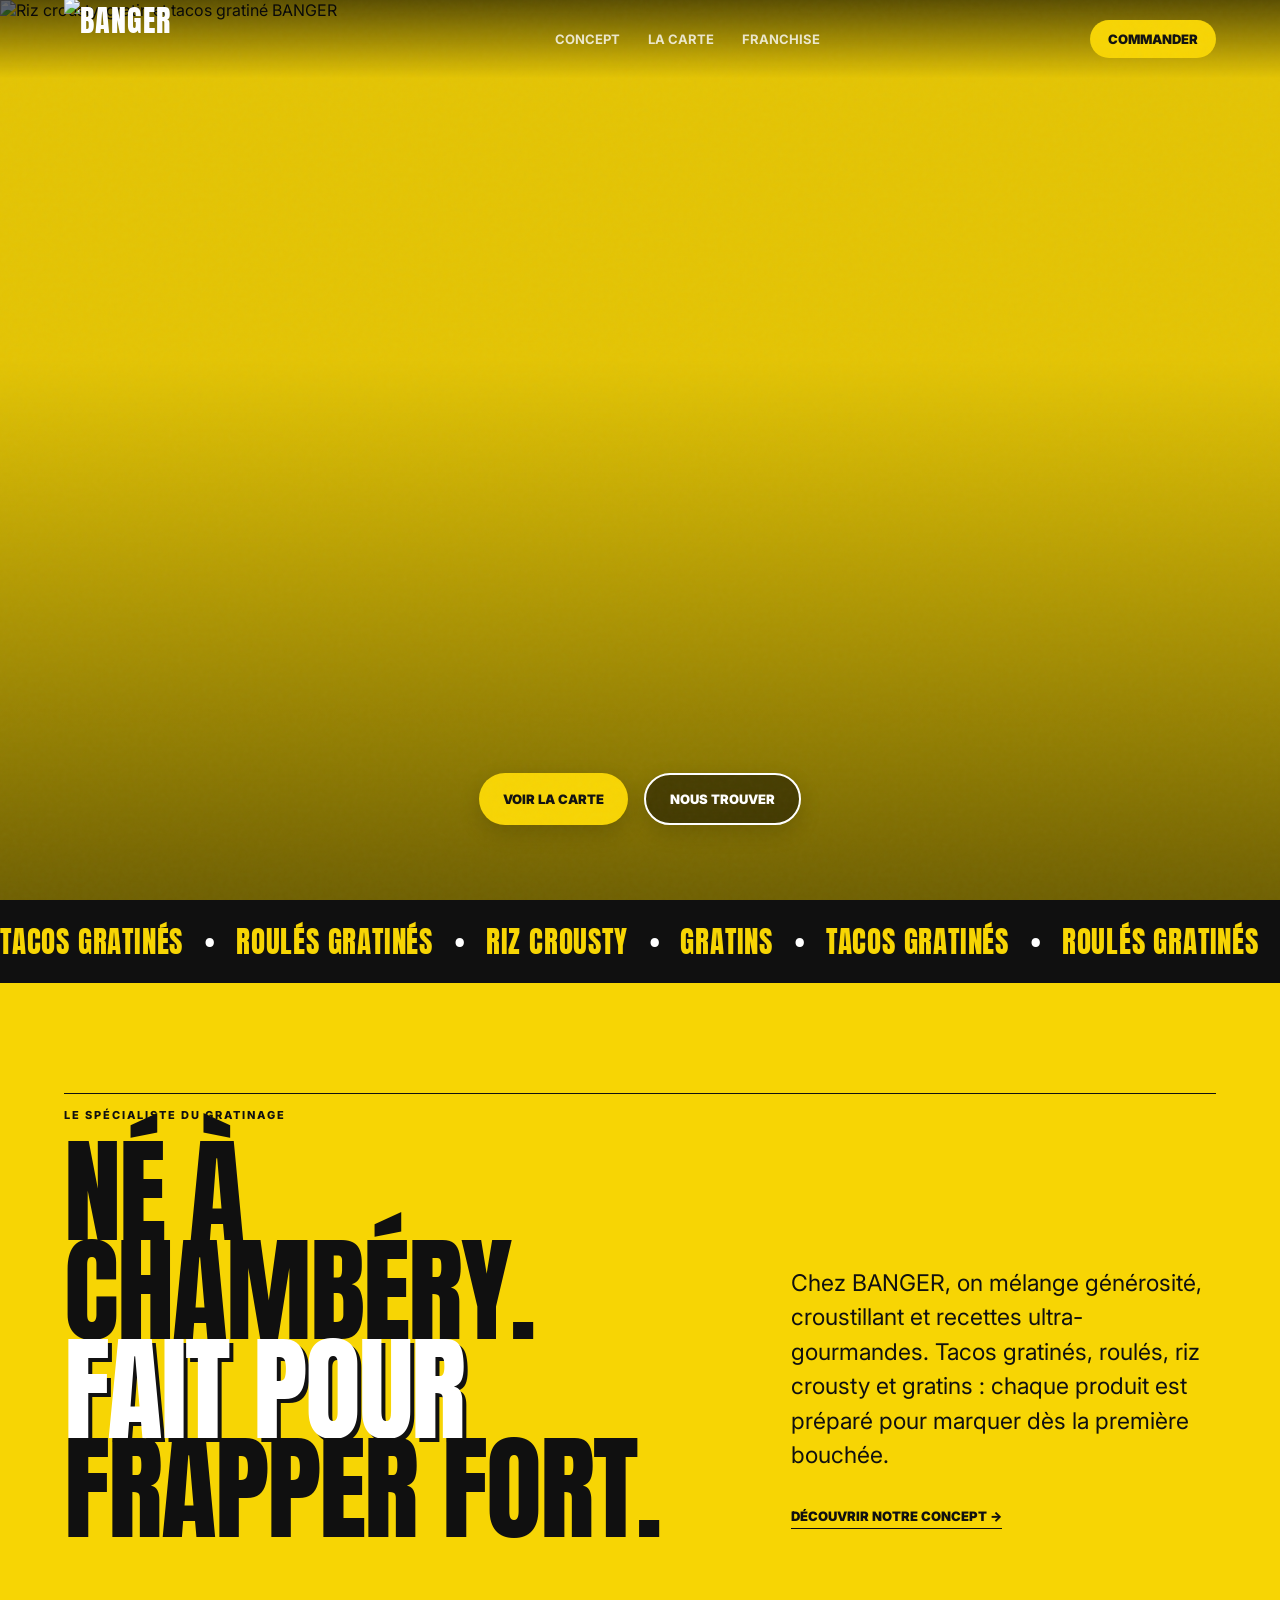
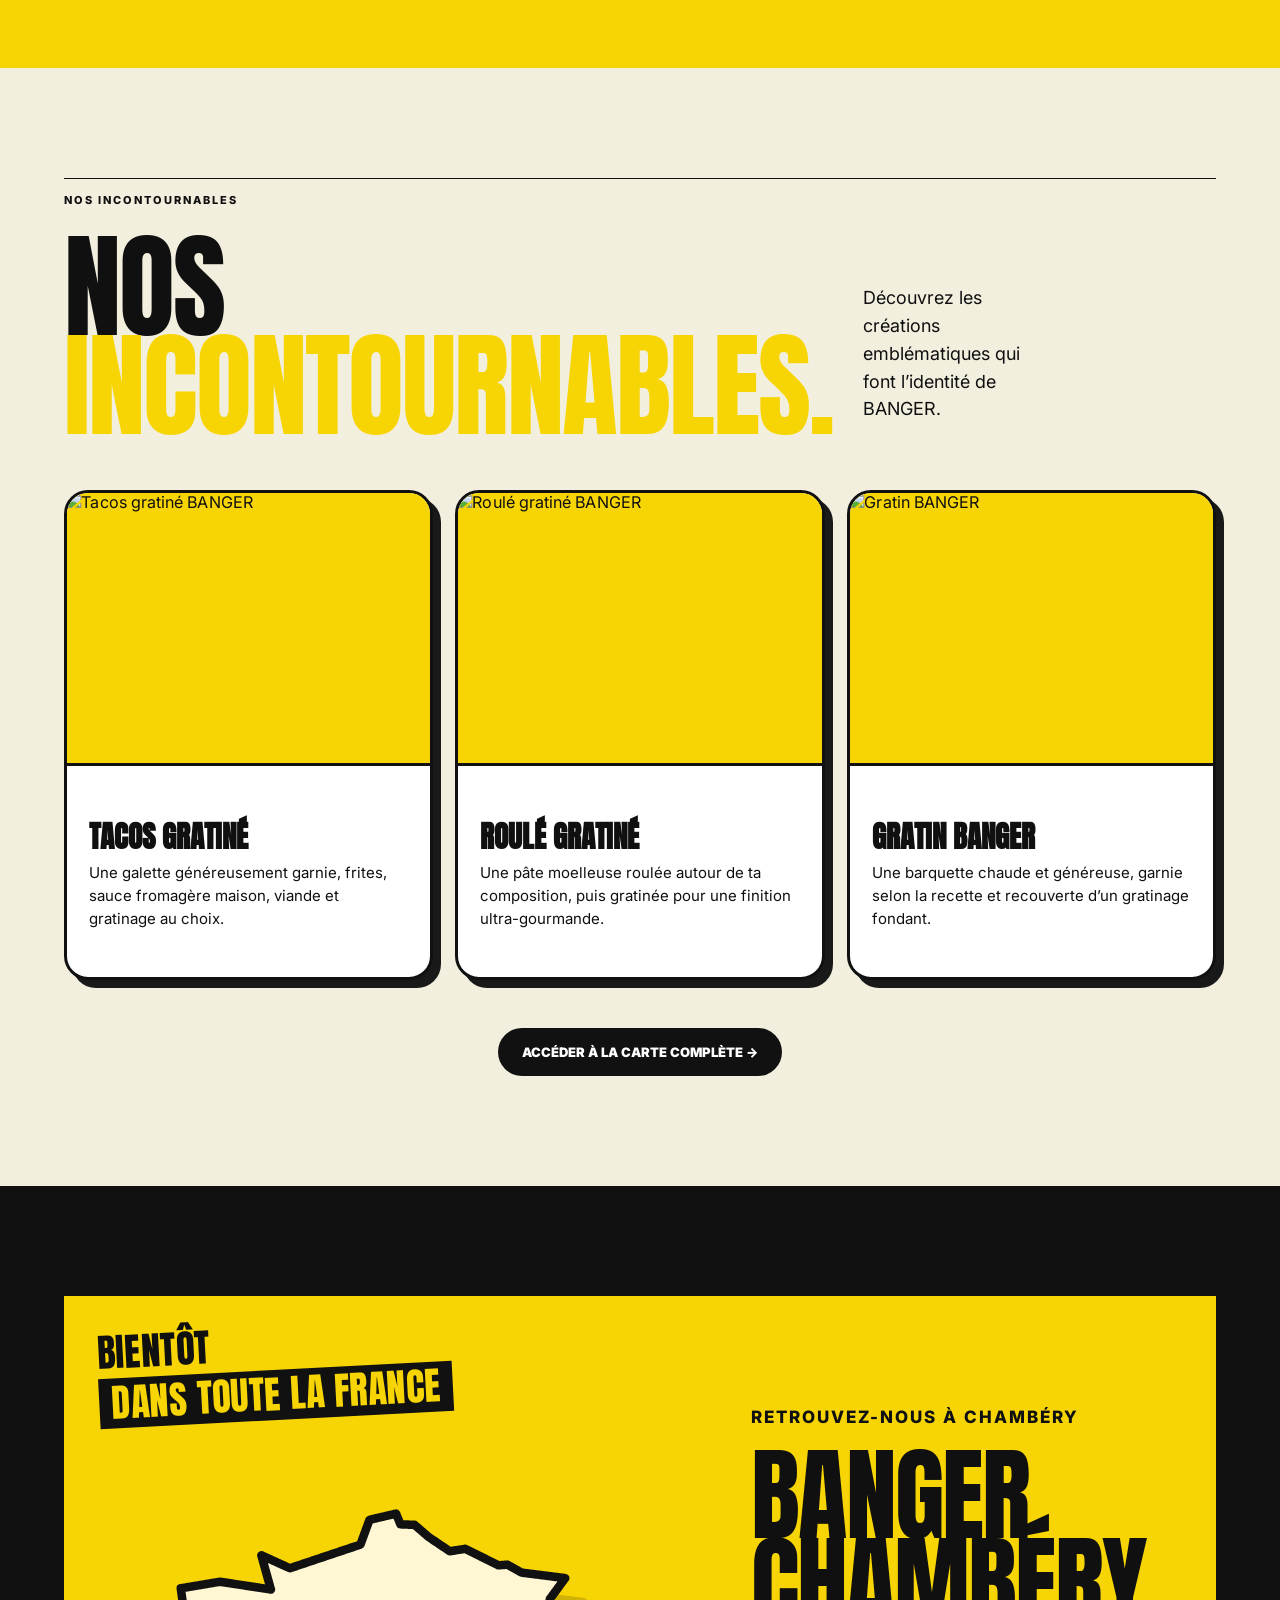
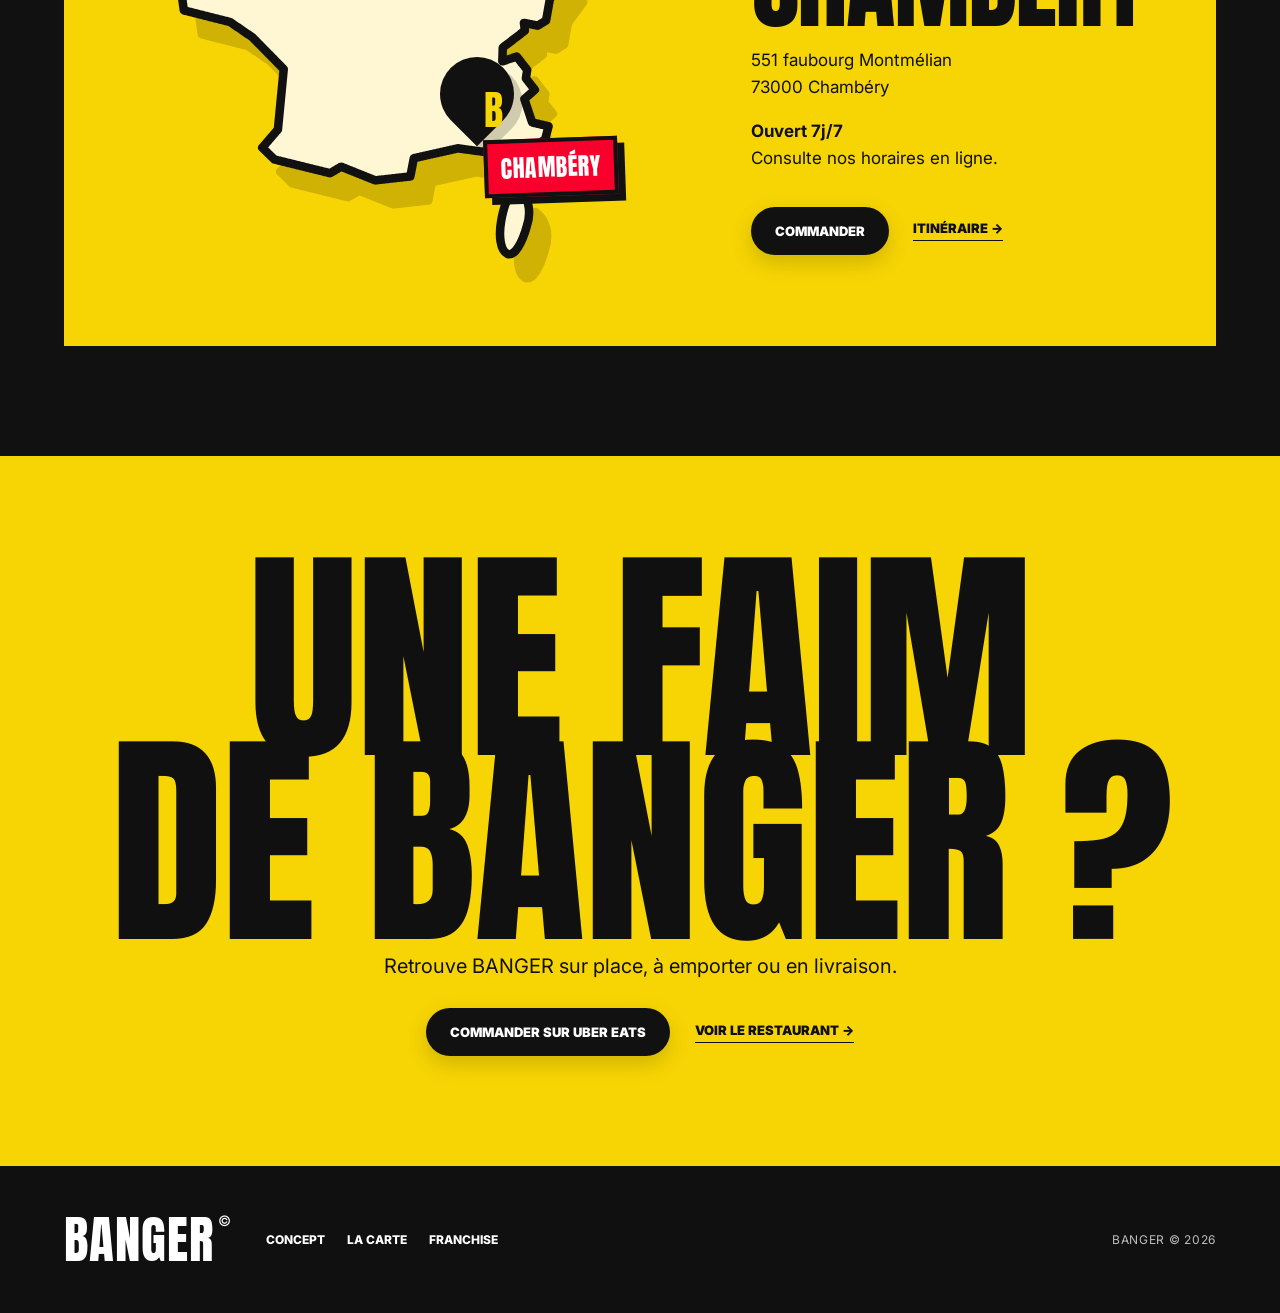
==== index.html @ 06ab51a7 "Add files via upload" ====
<!doctype html>
<html lang="fr">

<!-- Mirrored from https://banger-site-v7-3.vercel.app/ by HTTrack Website Copier/3.x [XR&CO], Sun, 22 Nov 2026 17:21:28 GMT -->
<!-- Added by HTTrack --><meta http-equiv="content-type" content="text/html;charset=utf-8" /><!-- /Added by HTTrack -->
<head>
  <meta charset="utf-8" />
  <meta name="viewport" content="width=device-width, initial-scale=1" />
  <meta name="description" content="BANGER Chambéry — tacos gratinés, roulés, riz crousty et gratins." />
  <title>BANGER — Ça va être Banger</title>
  <link rel="preconnect" href="https://fonts.googleapis.com/">
  <link rel="preconnect" href="https://fonts.gstatic.com/" crossorigin>
  <link href="https://fonts.googleapis.com/css2?family=Anton&amp;family=Inter:wght@400;500;600;700;800;900&amp;display=swap" rel="stylesheet">
  <link rel="stylesheet" href="styles.css" />
</head>
<body>
  <div class="noise" aria-hidden="true"></div>
  <header class="site-header">
    <a class="brand brand-logo" href="index.html" aria-label="Accueil BANGER"><img src="assets/logo-banger.png" alt="BANGER"></a>
    <nav class="desktop-nav" aria-label="Navigation principale">
      <a href="concept">Concept</a>
      <a href="carte">La carte</a>
      <a href="franchise">Franchise</a>
    </nav>
    <a class="pill pill-small" target="_blank" rel="noreferrer" href="https://www.ubereats.com/fr/store/banger/QmKdcxdpXiG3UM4ic0lPdQ">Commander</a>
  </header>

  <main>
    <section class="home-banner" aria-label="Les produits BANGER">
      <img src="assets/hero-banger.png" alt="Riz crousty, gratin et tacos gratiné BANGER">
      <div class="home-banner-shade"></div>
      <div class="home-banner-actions reveal">
        <a class="pill" href="carte">Voir la carte</a>
        <a class="pill pill-outline" href="#restaurant">Nous trouver</a>
      </div>
    </section>

    <div class="brand-marquee" aria-label="Les spécialités BANGER">
      <div class="brand-marquee-track">
        <span>TACOS GRATINÉS</span><b>•</b><span>ROULÉS GRATINÉS</span><b>•</b><span>RIZ CROUSTY</span><b>•</b><span>GRATINS</span><b>•</b>
        <span>TACOS GRATINÉS</span><b>•</b><span>ROULÉS GRATINÉS</span><b>•</b><span>RIZ CROUSTY</span><b>•</b><span>GRATINS</span><b>•</b>
      </div>
    </div>

    <section class="concept section" id="concept">
      <div class="section-label">Le spécialiste du gratinage</div>
      <div class="concept-grid">
        <h2 class="reveal">NÉ À<br>CHAMBÉRY.<br><span>FAIT POUR</span><br>FRAPPER FORT.</h2>
        <div class="concept-copy reveal delay-1">
          <p>Chez BANGER, on mélange générosité, croustillant et recettes ultra-gourmandes. Tacos gratinés, roulés, riz crousty et gratins : chaque produit est préparé pour marquer dès la première bouchée.</p>
          <a class="text-link dark" href="concept">Découvrir notre concept →</a>
        </div>
      </div>
    </section>

    <section class="home-products section" id="incontournables">
      <div class="section-label">Nos incontournables</div>
      <header class="home-products-heading reveal">
        
        <h2>NOS<br><span>INCONTOURNABLES.</span></h2>
        <p>Découvrez les créations emblématiques qui font l’identité de BANGER.</p>
      </header>

      <div class="menu-products-grid home-products-grid">
        <article class="menu-product reveal">
          <div class="menu-product-image"><img src="assets/home-tacos.png" alt="Tacos gratiné BANGER"></div>
          <div class="menu-product-copy"><h3>Tacos gratiné</h3><p>Une galette généreusement garnie, frites, sauce fromagère maison, viande et gratinage au choix.</p></div>
        </article>
        <article class="menu-product reveal">
          <div class="menu-product-image"><img src="assets/home-roule.png" alt="Roulé gratiné BANGER"></div>
          <div class="menu-product-copy"><h3>Roulé gratiné</h3><p>Une pâte moelleuse roulée autour de ta composition, puis gratinée pour une finition ultra-gourmande.</p></div>
        </article>
        <article class="menu-product reveal">
          <div class="menu-product-image"><img src="assets/home-gratin.png" alt="Gratin BANGER"></div>
          <div class="menu-product-copy"><h3>Gratin BANGER</h3><p>Une barquette chaude et généreuse, garnie selon la recette et recouverte d’un gratinage fondant.</p></div>
        </article>
      </div>
      <div class="home-products-cta reveal"><a class="pill pill-black" href="carte">Accéder à la carte complète →</a></div>
    </section>

    <section class="restaurant section" id="restaurant">
      <div class="restaurant-panel reveal">
        <div class="map-art france-map" aria-label="Carte de France avec BANGER situé à Chambéry">
          <div class="france-availability">BIENTÔT<br><strong>DANS TOUTE LA FRANCE</strong></div>
          <svg class="france-shape" viewBox="0 0 520 560" role="img" aria-labelledby="france-map-title france-map-desc">
            <title id="france-map-title">Implantation BANGER en France</title>
            <desc id="france-map-desc">Carte stylisée de la France avec un repère B sur Chambéry.</desc>
            <path class="france-main" d="M 417.2 183.6 L 433.9 192.9 L 485.0 199.4 L 467.1 223.7 L 462.6 249.0 L 452.8 255.0 L 436.7 251.8 L 437.8 260.8 L 411.9 280.7 L 411.4 296.8 L 428.3 291.2 L 440.5 306.8 L 439.0 316.8 L 449.5 330.1 L 437.2 340.9 L 446.3 368.3 L 465.5 372.8 L 461.5 388.2 L 429.3 408.2 L 359.4 398.6 L 307.8 410.2 L 303.7 431.5 L 262.6 436.1 L 222.7 420.1 L 209.8 427.7 L 144.5 411.6 L 130.4 397.8 L 148.7 376.6 L 155.5 305.9 L 118.9 268.7 L 92.8 250.8 L 38.6 237.1 L 35.0 211.3 L 81.0 203.6 L 140.5 212.7 L 129.3 172.6 L 162.7 187.8 L 245.3 160.1 L 255.9 131.1 L 287.0 123.9 L 292.1 136.4 L 308.6 137.0 L 325.1 151.2 L 349.8 167.9 L 368.0 165.1 L 406.9 184.4 L 417.2 183.6 Z"/>
            <path class="france-corsica" d="M429 445 C442 454 446 472 440 490 C435 508 426 526 417 522 C409 518 407 501 410 484 C413 466 418 451 429 445 Z"/>
          </svg>
          <div class="chambery-marker" aria-hidden="true"><span>B</span></div>
          <div class="chambery-label">CHAMBÉRY</div>
        </div>
        <div class="restaurant-info">
          <p class="eyebrow dark">Retrouvez-nous à Chambéry</p>
          <h2>BANGER<br>CHAMBÉRY</h2>
          <p>551 faubourg Montmélian<br>73000 Chambéry</p>
          <p><b>Ouvert 7j/7</b><br>Consulte nos horaires en ligne.</p>
          <div class="restaurant-actions">
            <a class="pill pill-black" target="_blank" rel="noreferrer" href="https://www.ubereats.com/fr/store/banger/QmKdcxdpXiG3UM4ic0lPdQ">Commander</a>
            <a class="text-link dark" target="_blank" rel="noreferrer" href="https://maps.google.com/?q=551+faubourg+Montmelian+73000+Chambery">Itinéraire →</a>
          </div>
        </div>
      </div>
    </section>

    <section class="order section" id="commander">
      <h2>UNE FAIM<br>DE BANGER ?</h2>
      <p>Retrouve BANGER sur place, à emporter ou en livraison.</p>
      <div>
        <a class="pill pill-black" target="_blank" rel="noreferrer" href="https://www.ubereats.com/fr/store/banger/QmKdcxdpXiG3UM4ic0lPdQ">Commander sur Uber Eats</a>
        <a class="text-link dark" href="#restaurant">Voir le restaurant →</a>
      </div>
    </section>
  </main>

  <footer class="site-footer"><a class="footer-wordmark" href="index.html" aria-label="Accueil BANGER">BANGER<span>©</span></a><div><a href="concept">Concept</a><a href="carte">La carte</a><a href="franchise">Franchise</a></div><small>BANGER © 2026</small></footer>
  <script src="script.js"></script>
</body>

<!-- Mirrored from https://banger-site-v7-3.vercel.app/ by HTTrack Website Copier/3.x [XR&CO], Sun, 22 Nov 2026 17:21:33 GMT -->
</html>
---- styles.css ----
:root{--yellow:#f7d504;--black:#101010;--cream:#f3efdf;--red:#f8002b;--white:#fff;--pad:clamp(22px,5vw,80px)}
*{box-sizing:border-box}html{scroll-behavior:smooth}body{margin:0;background:var(--cream);color:var(--black);font-family:Inter,Arial,sans-serif;overflow-x:hidden}a{color:inherit;text-decoration:none}.noise{position:fixed;inset:0;pointer-events:none;opacity:.07;z-index:30;background-image:url("data:image/svg+xml,%3Csvg viewBox='0 0 200 200' xmlns='http://www.w3.org/2000/svg'%3E%3Cfilter id='n'%3E%3CfeTurbulence type='fractalNoise' baseFrequency='.9' numOctaves='3' stitchTiles='stitch'/%3E%3C/filter%3E%3Crect width='100%25' height='100%25' filter='url(%23n)' opacity='.5'/%3E%3C/svg%3E")}.site-header{position:fixed;z-index:20;top:0;left:0;right:0;height:78px;padding:0 var(--pad);display:flex;align-items:center;justify-content:space-between;color:white;background:linear-gradient(#0009,transparent)}.brand{font-family:Anton,sans-serif;font-size:30px;letter-spacing:1px}.brand span{font:700 10px Inter;vertical-align:top}.desktop-nav{display:flex;gap:28px;font-size:13px;font-weight:700;text-transform:uppercase}.desktop-nav a{opacity:.8}.desktop-nav a:hover{opacity:1}.pill{display:inline-flex;align-items:center;justify-content:center;background:var(--yellow);color:var(--black);padding:16px 24px;border-radius:100px;text-transform:uppercase;font-weight:900;font-size:13px;transition:.25s transform}.pill:hover{transform:translateY(-3px)}.pill-small{padding:11px 18px}.hero{min-height:100vh;background:var(--black);color:white;position:relative;display:grid;grid-template-columns:1.1fr .9fr;align-items:center;padding:110px var(--pad) 70px;overflow:hidden}.hero-rings{position:absolute;width:70vw;height:70vw;border:2px solid #ffffff18;border-radius:50%;right:-20vw;top:-22vw;box-shadow:0 0 0 8vw #ffffff08,0 0 0 16vw #ffffff05}.eyebrow{text-transform:uppercase;letter-spacing:2px;font-size:11px;font-weight:800}.hero h1,.section h2{font-family:Anton,sans-serif;font-weight:400;line-height:.86;margin:20px 0;font-size:clamp(70px,11vw,170px);letter-spacing:-2px}.hero h1 span,.section h2 span{color:var(--yellow)}.hero-text{max-width:520px;font-size:clamp(16px,2vw,22px);line-height:1.4}.hero-actions,.restaurant-actions{display:flex;align-items:center;gap:24px;margin-top:34px}.text-link{font-size:13px;text-transform:uppercase;font-weight:900;border-bottom:1px solid currentColor;padding-bottom:4px}.hero-product{height:min(66vw,720px);position:relative;display:grid;place-items:center;transform:rotate(-8deg)}.product-glow{position:absolute;width:70%;height:70%;border-radius:50%;background:var(--yellow);filter:blur(80px);opacity:.28}.taco-shell{position:relative;width:min(42vw,540px);height:min(26vw,340px);border-radius:50% 50% 18% 18%;background:linear-gradient(150deg,#f2c866,#c98b23);box-shadow:inset -30px -40px 60px #7b421e55,0 35px 80px #000;overflow:hidden;border:7px solid #e5ad42}.taco-shell:before{content:"";position:absolute;left:7%;right:7%;top:9%;height:35%;background:radial-gradient(circle at 20% 60%,#7c3f1e 0 8%,transparent 9%),radial-gradient(circle at 40% 40%,#ec3f2c 0 8%,transparent 9%),radial-gradient(circle at 65% 50%,#6b9d36 0 8%,transparent 9%),radial-gradient(circle at 82% 30%,#f6efc8 0 9%,transparent 10%),linear-gradient(#ffe36d,#d98626);border-radius:50%;box-shadow:0 12px 20px #0005}.taco-shell span{position:absolute;width:45%;height:10px;background:#9c652e44;transform:rotate(-18deg);left:30%;top:55%;border-radius:50%}.taco-shell span:nth-child(2){top:66%;left:10%}.taco-shell span:nth-child(3){top:75%;left:42%}.taco-shell span:nth-child(4){top:43%;left:50%}.badge{position:absolute;right:4%;bottom:12%;background:var(--red);width:115px;height:115px;border-radius:50%;display:grid;place-content:center;text-align:center;font-weight:800;transform:rotate(12deg);border:3px dashed white}.ticker{position:absolute;bottom:0;left:0;right:0;background:var(--yellow);color:var(--black);font-family:Anton;font-size:24px;white-space:nowrap;overflow:hidden;padding:10px 0;transform:rotate(-1deg) scale(1.02)}.ticker div{display:inline-block;animation:marquee 25s linear infinite}@keyframes marquee{to{transform:translateX(-50%)}}.section{padding:110px var(--pad)}.section-label{text-transform:uppercase;font-weight:800;font-size:11px;letter-spacing:2px;border-top:1px solid #111;padding-top:14px}.section-label.light{border-color:#fff6;color:white}.concept{background:var(--yellow)}.concept-grid{display:grid;grid-template-columns:1.2fr .8fr;gap:7vw;align-items:end}.concept h2{font-size:clamp(60px,9vw,130px)}.concept h2 span{color:white;text-shadow:4px 4px 0 #111}.concept-copy{font-size:clamp(17px,2vw,23px);line-height:1.5;padding-bottom:28px}.dark{color:var(--black)}.photo-strip{display:grid;grid-template-columns:repeat(4,1fr);gap:14px;margin-top:70px}.food-card{height:360px;position:relative;overflow:hidden;padding:20px;font-family:Anton;font-size:38px}.card-yellow{background:#ffd814}.card-black{background:#111;color:white}.card-red{background:var(--red);color:white}.card-cream{background:#f6f0d8}.mini-food{position:absolute;left:12%;right:12%;bottom:8%;height:58%;filter:drop-shadow(0 30px 22px #0005)}.taco-mini{background:#d99732;border-radius:50% 50% 16% 16%;transform:rotate(-9deg)}.bowl-mini{background:radial-gradient(circle at 30% 30%,#f7cf45 0 8%,transparent 9%),radial-gradient(circle at 60% 44%,#b65b25 0 10%,transparent 11%),radial-gradient(circle at 50% 50%,#f1b928,#d77820 70%);border-radius:50% 50% 25% 25%;border:12px solid #ddd}.burger-mini{background:linear-gradient(#f1b83e 0 25%,#74a52d 26% 32%,#612313 33% 53%,#f5c72d 54% 61%,#5a2415 62% 75%,#d9962f 76%);border-radius:45% 45% 20% 20%}.roll-mini{background:linear-gradient(150deg,#efc66a,#a76c26);border-radius:20px;transform:rotate(8deg)}.compo{background:#111;color:white}.compo-head{display:flex;justify-content:space-between;align-items:end}.compo-head h2{font-size:clamp(72px,10vw,145px)}.compo-head p{max-width:300px;font-size:18px}.steps{display:grid;grid-template-columns:repeat(4,1fr);border-top:1px solid #ffffff33;margin:50px 0 30px}.step{padding:22px 20px;border-right:1px solid #ffffff22;cursor:pointer;opacity:.45;transition:.25s}.step.active,.step:hover{opacity:1;background:#ffffff0b}.step b{color:var(--yellow)}.step h3{font-family:Anton;font-size:30px;margin:30px 0 4px}.step p{font-size:13px;line-height:1.4}.compo-stage{min-height:540px;background:var(--yellow);color:#111;display:grid;grid-template-columns:.8fr 1.2fr;align-items:center;padding:40px 6vw;overflow:hidden}.stage-copy span{font-size:12px;font-weight:800;letter-spacing:2px}.stage-copy h3{font-family:Anton;font-size:clamp(64px,8vw,120px);line-height:.9;margin:30px 0 15px}.stage-visual{height:100%;position:relative;display:grid;place-items:center}.orbit{width:420px;height:420px;border:2px dashed #1118;border-radius:50%;position:absolute;animation:spin 20s linear infinite}@keyframes spin{to{transform:rotate(360deg)}}.stack-food{width:min(42vw,480px);height:330px;position:relative;filter:drop-shadow(0 40px 35px #0005)}.stack-food i{position:absolute;left:12%;right:12%;height:70px;border-radius:50%;background:#d88e28}.stack-food i:nth-child(1){top:20%;background:#e6b04f}.stack-food i:nth-child(2){top:38%;left:8%;right:8%;background:#5f2517}.stack-food i:nth-child(3){top:52%;left:10%;right:10%;background:#f4d441}.stack-food i:nth-child(4){top:66%;background:#d79935}.menu{background:var(--cream)}.menu-title{display:grid;grid-template-columns:.35fr .65fr;align-items:start}.menu-title h2{font-size:clamp(68px,9vw,135px)}.featured{background:var(--yellow);display:grid;grid-template-columns:1.1fr .9fr;min-height:600px}.featured-visual{position:relative;display:grid;place-items:center;overflow:hidden}.featured-copy{padding:70px;align-self:center}.featured-copy h3{font-family:Anton;font-size:70px;margin:20px 0}.featured-copy>p{font-size:18px;line-height:1.55}.pill-black{background:#111;color:white}.bowl-big{width:min(42vw,520px);height:310px;background:linear-gradient(145deg,#eee,#aaa);border-radius:50% 50% 22% 22%;border:12px solid #ddd;position:relative;overflow:hidden;box-shadow:0 40px 50px #0005}.bowl-big:before{content:"";position:absolute;inset:4% 5% 28%;border-radius:50%;background:radial-gradient(circle at 20% 40%,#fff0a0 0 3%,transparent 4%),radial-gradient(circle at 70% 60%,#d05c21 0 8%,transparent 9%),radial-gradient(circle at 48% 28%,#7a381c 0 9%,transparent 10%),radial-gradient(circle at 35% 65%,#f0c540 0 4%,transparent 5%),#e4b331}.bowl-big i{position:absolute;width:24%;height:17%;background:#a84b1f;border-radius:40%;top:20%;left:15%;transform:rotate(20deg)}.bowl-big i:nth-child(2){left:42%;top:30%;transform:rotate(-12deg)}.bowl-big i:nth-child(3){left:65%;top:18%}.stamp{position:absolute;right:10%;top:12%;font-family:Anton;font-size:25px;border:3px solid #111;border-radius:50%;width:115px;height:115px;display:grid;place-content:center;text-align:center;transform:rotate(12deg)}.menu-cards{display:grid;grid-template-columns:repeat(3,1fr);margin-top:20px}.menu-cards article{padding:35px;border:1px solid #1112;min-height:270px;position:relative}.menu-cards h3{font-family:Anton;font-size:38px}.menu-cards b{position:absolute;right:30px;bottom:25px;font-size:30px}.signatures{background:var(--red);color:white}.signatures>h2{font-size:clamp(72px,10vw,145px)}.signature-list article{display:flex;justify-content:space-between;align-items:center;border-top:1px solid #ffffff55;padding:30px 0}.signature-list h3{font-family:Anton;font-size:clamp(40px,5vw,72px);margin:7px 0}.signature-list p{max-width:650px}.signature-list strong{border:2px solid white;border-radius:50%;width:150px;height:150px;display:grid;place-content:center;transform:rotate(-8deg);font-size:14px}.restaurant{background:#111}.restaurant-panel{background:var(--yellow);display:grid;grid-template-columns:1.1fr .9fr;min-height:650px}.map-art{position:relative;display:grid;place-content:center;background:repeating-linear-gradient(35deg,#111 0 2px,transparent 2px 35px),repeating-linear-gradient(125deg,#111 0 2px,transparent 2px 45px);overflow:hidden}.map-art:after{content:"";position:absolute;inset:0;background:var(--yellow);opacity:.75}.pin{z-index:1;background:#111;color:var(--yellow);width:95px;height:95px;border-radius:50% 50% 50% 0;transform:rotate(-45deg);display:grid;place-content:center;font-family:Anton;font-size:50px}.pin::first-letter{transform:rotate(45deg)}.map-art span{z-index:1;font-family:Anton;font-size:50px;margin-top:30px}.restaurant-info{padding:70px;align-self:center}.restaurant-info h2{font-size:clamp(70px,8vw,115px)}.restaurant-info p{font-size:17px;line-height:1.6}.franchise{text-align:center;background:#111;color:white}.franchise h2{font-size:clamp(85px,13vw,190px)}.franchise>p{max-width:700px;margin:20px auto 35px;font-size:18px;line-height:1.5}.order{text-align:center;background:var(--yellow)}.order h2{font-family:Anton;font-size:clamp(110px,18vw,270px);margin:0;line-height:.8}.order p{font-size:20px}.order>div{display:flex;justify-content:center;align-items:center;gap:25px;margin-top:30px}footer{background:#111;color:white;padding:45px var(--pad);display:flex;justify-content:space-between;align-items:center}footer div{display:flex;gap:20px;font-size:13px}.reveal{opacity:0;transform:translateY(30px);transition:.8s ease}.reveal.visible{opacity:1;transform:none}.delay-1{transition-delay:.15s}
@media(max-width:900px){.desktop-nav{display:none}.hero{grid-template-columns:1fr;padding-top:130px}.hero-product{height:430px}.taco-shell{width:82vw;height:50vw}.hero h1{font-size:25vw}.concept-grid,.featured,.restaurant-panel,.compo-stage{grid-template-columns:1fr}.photo-strip{grid-template-columns:1fr 1fr}.food-card{height:300px}.compo-head{display:block}.steps{grid-template-columns:1fr 1fr}.featured-copy{padding:45px 28px}.bowl-big{width:75vw}.menu-title{grid-template-columns:1fr}.menu-cards{grid-template-columns:1fr}.signature-list strong{display:none}.map-art{min-height:380px}.restaurant-info{padding:45px 28px}.order>div,footer{flex-direction:column}.hero-product{order:-1;margin-top:20px}.site-header{height:66px}.badge{width:85px;height:85px;font-size:12px}}
@media(max-width:560px){.section{padding:80px 20px}.site-header{padding:0 18px}.photo-strip,.steps{grid-template-columns:1fr}.food-card{height:250px}.compo-stage{padding:35px 20px}.orbit{width:270px;height:270px}.stack-food{width:80vw}.featured{min-height:auto}.featured-visual{min-height:420px}.signature-list article{align-items:flex-start}.restaurant-actions{align-items:flex-start;flex-direction:column}.hero-actions{align-items:flex-start;flex-direction:column}.hero{padding-left:20px;padding-right:20px}}
.menu-source{margin:30px 0 18px;display:flex;justify-content:space-between;gap:20px;padding:18px 0;border-top:1px solid #111;border-bottom:1px solid #111;font-size:12px;font-weight:900;letter-spacing:1px}.menu-source a{text-decoration:underline}.menu-grid{display:grid;grid-template-columns:repeat(4,1fr);margin-top:22px}.menu-grid article{min-height:280px;padding:28px;border:1px solid #1112;display:flex;flex-direction:column}.menu-grid article>span{font-weight:900;color:var(--red)}.menu-grid h3{font-family:Anton;font-size:36px;margin:25px 0 10px}.menu-grid p{line-height:1.5;flex:1}.menu-grid strong{font-size:13px;text-transform:uppercase}.price-note{font-size:11px;opacity:.65;margin-top:18px}.franchise{text-align:left}.franchise-intro{text-align:center;max-width:1100px;margin:0 auto}.franchise-intro h2{font-size:clamp(85px,13vw,190px)}.franchise-intro>p:last-child{max-width:760px;margin:20px auto 55px;font-size:18px;line-height:1.6}.franchise-benefits{display:grid;grid-template-columns:repeat(4,1fr);border-top:1px solid #ffffff44;border-bottom:1px solid #ffffff44}.franchise-benefits article{padding:35px 25px;border-right:1px solid #ffffff33;min-height:270px}.franchise-benefits article:last-child{border-right:0}.franchise-benefits b{color:var(--yellow)}.franchise-benefits h3,.franchise-process h3{font-family:Anton;font-size:34px}.franchise-benefits p{line-height:1.55;opacity:.8}.franchise-process{padding:70px 0;display:grid;grid-template-columns:1.2fr repeat(3,1fr);gap:28px;align-items:start}.franchise-process>h3{font-size:55px;margin:0}.franchise-process>div{display:flex;gap:14px}.franchise-process span{background:var(--yellow);color:#111;border-radius:50%;width:38px;height:38px;display:grid;place-content:center;font-weight:900;flex:0 0 auto}.franchise-process p{margin:0;line-height:1.55}.franchise-form{background:var(--yellow);color:#111;display:grid;grid-template-columns:.8fr 1.2fr;gap:60px;padding:clamp(35px,6vw,80px)}.form-heading h3{font-family:Anton;font-size:clamp(55px,7vw,100px);line-height:.9;margin:25px 0}.form-heading>p:last-child{line-height:1.6}.form-fields{display:grid;grid-template-columns:1fr 1fr;gap:20px}.form-fields label{font-size:12px;font-weight:900;text-transform:uppercase;letter-spacing:.5px}.form-fields input,.form-fields select,.form-fields textarea{width:100%;margin-top:8px;border:0;border-bottom:2px solid #111;background:#fff;padding:15px;font:inherit;outline:none}.form-fields textarea{resize:vertical}.form-fields .full{grid-column:1/-1}.consent{display:flex;align-items:center;gap:10px;text-transform:none!important;font-weight:600!important}.consent input{width:auto;margin:0}.form-fields button{border:0;cursor:pointer}.form-status{margin:0;font-weight:800}.form-status.success{color:#156b36}
@media(max-width:1000px){.menu-grid,.franchise-benefits{grid-template-columns:1fr 1fr}.franchise-process{grid-template-columns:1fr}.franchise-form{grid-template-columns:1fr}}
@media(max-width:560px){.menu-grid,.franchise-benefits,.form-fields{grid-template-columns:1fr}.menu-source{flex-direction:column}.franchise-benefits article{border-right:0;border-bottom:1px solid #ffffff33}.form-fields .full{grid-column:auto}.franchise-form{padding:35px 20px}.franchise-process>h3{font-size:42px}}

/* Multi-page menu */
.inner-page{padding-top:76px}.page-hero{padding:clamp(90px,12vw,170px) var(--pad);min-height:72vh;display:flex;flex-direction:column;justify-content:flex-end}.page-hero.yellow{background:var(--yellow)}.page-hero.cream{background:var(--cream)}.page-hero h1{font-family:Anton;font-size:clamp(72px,12vw,180px);line-height:.82;margin:25px 0}.page-hero h1 span{color:var(--red)}.page-hero>p:last-child{max-width:720px;font-size:20px;line-height:1.55}.story-grid{background:#111;color:#fff;display:grid;grid-template-columns:repeat(3,1fr)}.story-grid article{padding:55px 35px;border-right:1px solid #ffffff33}.story-grid span{color:var(--yellow);font-weight:900}.story-grid h2{font-family:Anton;font-size:58px}.story-grid p{line-height:1.6;opacity:.8}.category-grid{background:var(--cream);display:grid;grid-template-columns:1fr 1fr;gap:20px}.category-card{background:#fff;border:2px solid #111;display:grid;grid-template-columns:.9fr 1.1fr;min-height:360px;overflow:hidden;transition:.25s}.category-card:hover{transform:translateY(-6px);box-shadow:12px 12px 0 #111}.category-art{background:var(--card-bg);display:grid;place-items:center;position:relative;overflow:hidden}.category-art:before,.category-art:after{content:"";position:absolute;border-radius:50%;background:#fff4;width:260px;height:260px}.category-art:before{left:-90px;top:-90px}.category-art:after{right:-110px;bottom:-110px;background:#1112}.category-art span{font-family:Anton;font-size:58px;transform:rotate(-10deg);z-index:1}.category-card>div:last-child{padding:38px;display:flex;flex-direction:column;justify-content:center}.category-card small{font-weight:900;text-transform:uppercase;letter-spacing:1px}.category-card h2{font-family:Anton;font-size:50px;margin:12px 0}.category-card p{line-height:1.5}.category-card b{margin-top:auto;text-transform:uppercase;font-size:13px}.category-hero{min-height:64vh;background:var(--hero-bg);padding:120px var(--pad) 70px;display:flex;flex-direction:column;justify-content:flex-end;position:relative;overflow:hidden}.category-hero:after{content:"BANGER";position:absolute;right:-2vw;top:5vw;font-family:Anton;font-size:20vw;opacity:.06}.category-hero>a{position:absolute;top:120px;font-weight:900}.category-hero>p{font-weight:900;letter-spacing:3px}.category-hero h1{font-family:Anton;font-size:clamp(82px,14vw,210px);line-height:.85;margin:20px 0;max-width:1200px}.category-hero>span{font-size:20px;max-width:700px;line-height:1.5}.products-list{background:var(--cream);display:grid;gap:26px}.product-card{background:#fff;border:2px solid #111;display:grid;grid-template-columns:1fr 1fr;min-height:470px}.product-card:nth-child(even){direction:rtl}.product-card:nth-child(even)>*{direction:ltr}.product-image{background:var(--yellow);overflow:hidden}.product-image img{width:100%;height:100%;object-fit:cover;display:block;transition:.4s}.product-card:hover img{transform:scale(1.035)}.product-info{padding:clamp(35px,6vw,80px);display:flex;flex-direction:column;justify-content:center}.product-info small{font-weight:900;color:var(--red)}.product-info h2{font-family:Anton;font-size:clamp(54px,7vw,100px);line-height:.9;margin:20px 0}.product-info p{font-size:18px;line-height:1.6;max-width:630px}.product-info>div{display:flex;justify-content:space-between;gap:20px;border-top:2px solid #111;padding-top:20px;margin-top:28px}.product-info strong{font-size:22px}.product-info a{font-weight:900;text-transform:uppercase}.inner-page .franchise{min-height:auto}
@media(max-width:900px){.category-grid,.story-grid{grid-template-columns:1fr}.category-card{grid-template-columns:1fr}.category-art{min-height:240px}.product-card,.product-card:nth-child(even){grid-template-columns:1fr;direction:ltr}.product-image{min-height:330px}.category-hero>a{top:90px}.story-grid article{border-right:0;border-bottom:1px solid #ffffff33}}
@media(max-width:560px){.category-grid{padding-left:20px;padding-right:20px}.category-card h2{font-size:40px}.category-art span{font-size:46px}.product-info{padding:35px 22px}.product-info>div{flex-direction:column}.page-hero{padding-left:20px;padding-right:20px}.category-hero{padding-left:20px;padding-right:20px}}

/* Single-page showcase menu */
.menu-page-hero{min-height:68vh}.menu-anchor-nav{position:sticky;top:76px;z-index:20;display:grid;grid-template-columns:repeat(8,minmax(92px,1fr));gap:12px;overflow-x:auto;padding:18px var(--pad);background:#111;border-bottom:1px solid #ffffff22;scrollbar-width:none}.menu-anchor-nav::-webkit-scrollbar{display:none}.menu-anchor-nav a{min-width:92px;color:#fff;border:1px solid #ffffff35;border-radius:16px;padding:12px 8px 10px;display:flex;flex-direction:column;align-items:center;justify-content:center;gap:8px;font-size:10px;font-weight:900;letter-spacing:.5px;text-align:center;text-transform:uppercase;transition:.2s}.menu-anchor-nav a:hover{background:var(--yellow);color:#111;border-color:var(--yellow);transform:translateY(-3px)}.menu-icon{width:48px;height:48px;display:grid;place-items:center;border-radius:50%;background:#fff;color:#111;font-size:26px;line-height:1;box-shadow:0 0 0 3px #ffffff18}.menu-anchor-nav a:hover .menu-icon{background:#111;color:#fff}.menu-category{background:var(--cream);scroll-margin-top:190px}.menu-category:nth-of-type(even){background:#f7d504}.menu-category-heading{display:grid;grid-template-columns:1.2fr .8fr;align-items:end;gap:30px;border-bottom:3px solid #111;padding-bottom:28px;margin-bottom:34px}.menu-category-heading .eyebrow{grid-column:1/-1;margin:0}.menu-category-heading h2{font-family:Anton;font-size:clamp(62px,9vw,132px);line-height:.82;margin:0}.menu-category-heading>p:last-child{font-size:17px;line-height:1.55;max-width:520px;margin:0}.menu-products-grid{display:grid;grid-template-columns:repeat(3,minmax(0,1fr));gap:22px}.menu-product{background:#fff;border:2px solid #111;overflow:hidden;display:grid;grid-template-rows:clamp(230px,24vw,390px) auto;min-width:0}.menu-product-image{background:#111;overflow:hidden}.menu-product-image img{width:100%;height:100%;display:block;object-fit:cover;transition:transform .45s ease}.menu-product:hover .menu-product-image img{transform:scale(1.035)}.menu-product-copy{padding:24px 24px 30px}.menu-product-copy h3{font-family:Anton;font-size:clamp(34px,3vw,54px);line-height:.95;margin:0 0 14px}.menu-product-copy p{font-size:15px;line-height:1.6;margin:0;max-width:620px}.menu-category:nth-of-type(even) .menu-product{box-shadow:8px 8px 0 #111}.single-menu-page .order{border-top:3px solid #111}
@media(max-width:1100px){.menu-anchor-nav{grid-template-columns:repeat(8,110px)}.menu-products-grid{grid-template-columns:repeat(2,minmax(0,1fr))}.menu-product{grid-template-rows:minmax(260px,38vw) auto}}
@media(max-width:800px){.menu-anchor-nav{top:66px;grid-template-columns:repeat(8,96px);padding-left:18px;padding-right:18px}.menu-category-heading{grid-template-columns:1fr}.menu-category-heading .eyebrow{grid-column:auto}.menu-category{scroll-margin-top:175px}.menu-products-grid{grid-template-columns:1fr}.menu-product{grid-template-rows:minmax(260px,75vw) auto}}
@media(max-width:560px){.menu-product-copy{padding:24px 22px 28px}.menu-category{scroll-margin-top:165px}.menu-icon{width:44px;height:44px;font-size:23px}.menu-anchor-nav a{font-size:9px}}


/* Accueil épuré — bannière fournie par BANGER */
.home-banner{position:relative;min-height:100vh;background:#f7d504;overflow:hidden;display:flex;align-items:flex-end;justify-content:center}
.home-banner>img{position:absolute;inset:0;width:100%;height:100%;object-fit:cover;object-position:center}
.home-banner-shade{position:absolute;inset:0;background:linear-gradient(to bottom,rgba(0,0,0,.08) 40%,rgba(0,0,0,.55) 100%)}
.home-banner-actions{position:relative;z-index:2;display:flex;gap:16px;padding:0 24px 75px}
.pill-outline{background:rgba(0,0,0,.48);color:#fff;border:2px solid #fff;backdrop-filter:blur(8px)}
.home-products{background:var(--cream)}
.home-products-heading{display:grid;grid-template-columns:.28fr .52fr .2fr;gap:30px;align-items:end;margin:30px 0 55px}
.home-products-heading h2{font-size:clamp(68px,9vw,135px);margin:0}
.home-products-heading>p:last-child{font-size:18px;line-height:1.55;margin:0 0 12px}
.home-products-grid{margin-top:0}
.home-products-cta{display:flex;justify-content:center;margin-top:48px}
@media(max-width:900px){
  .home-banner{min-height:78vh}
  .home-banner>img{object-position:center center}
  .home-products-heading{grid-template-columns:1fr}
  .home-products-heading>p:last-child{max-width:560px}
}
@media(max-width:560px){
  .home-banner{min-height:68vh;margin-top:0}
  .home-banner-actions{width:100%;flex-direction:column;padding:0 20px 34px}
  .home-banner-actions .pill{width:100%}
}

/* Carte de France — bloc restaurant */
.france-map{background:var(--yellow);isolation:isolate;min-height:650px;place-content:initial}
.france-map:after{display:none}
.france-shape{position:absolute;left:50%;top:54%;width:min(72%,470px);height:auto;transform:translate(-50%,-50%);overflow:visible;z-index:1;filter:drop-shadow(18px 24px 0 rgba(0,0,0,.16))}
.france-main,.france-corsica{fill:#fff7d4;stroke:#111;stroke-width:10;stroke-linejoin:round}
.france-main{stroke-dasharray:1 0}
.france-availability{position:absolute;left:34px;top:32px;z-index:4;font-family:Anton,sans-serif;font-size:clamp(25px,3vw,46px);line-height:.88;letter-spacing:.5px;transform:rotate(-3deg)}
.france-availability strong{display:inline-block;background:#111;color:var(--yellow);padding:8px 12px;margin-top:8px;font-weight:400}
.chambery-marker{position:absolute;left:67%;top:67%;z-index:5;width:74px;height:74px;border-radius:50% 50% 50% 0;background:#111;transform:translate(-50%,-100%) rotate(-45deg);display:grid;place-items:center;box-shadow:0 12px 0 rgba(0,0,0,.18);animation:markerPulse 2.2s ease-in-out infinite}
.chambery-marker span{font-family:Anton,sans-serif;font-size:40px;color:var(--yellow);transform:rotate(45deg)}
.chambery-label{position:absolute;left:68%;top:68%;z-index:5;background:var(--red);color:white;border:4px solid #111;padding:7px 13px;font-family:Anton,sans-serif;font-size:24px;letter-spacing:.5px;transform:rotate(-2deg);box-shadow:7px 7px 0 #111}
@keyframes markerPulse{0%,100%{scale:1}50%{scale:1.08}}
@media(max-width:900px){.france-map{min-height:520px}.france-shape{width:min(78%,390px);top:58%}.france-availability{left:22px;top:24px}.chambery-marker{left:68%;top:71%;width:62px;height:62px}.chambery-marker span{font-size:34px}.chambery-label{left:65%;top:72%;font-size:19px}}
@media(max-width:520px){.france-map{min-height:450px}.france-shape{width:82%;top:61%}.france-availability{font-size:27px}.chambery-marker{left:69%;top:73%;width:54px;height:54px}.chambery-marker span{font-size:29px}.chambery-label{left:56%;top:75%;font-size:17px;padding:5px 9px}}

/* Carte BANGER — grille produit type catalogue */
.menu-anchor-clean {
  display:grid;
  grid-template-columns:repeat(4,minmax(0,1fr));
  gap:14px;
  padding:28px clamp(18px,5vw,74px);
  background:#f7d504;
  border-top:4px solid #111;
  border-bottom:4px solid #111;
}
.menu-anchor-clean a {
  min-height:112px;
  display:flex;
  flex-direction:column;
  align-items:center;
  justify-content:center;
  gap:8px;
  background:#fff7df;
  color:#111;
  border:3px solid #111;
  border-radius:22px;
  text-decoration:none;
  font-family:'Anton',sans-serif;
  text-transform:uppercase;
  letter-spacing:.4px;
  box-shadow:6px 6px 0 #111;
  transition:transform .22s ease,box-shadow .22s ease,background .22s ease;
}
.menu-anchor-clean a:hover { transform:translate(-2px,-4px); box-shadow:9px 10px 0 #111; background:#fff; }
.menu-anchor-clean .menu-icon { font-size:34px; line-height:1; }
.menu-products-three { grid-template-columns:repeat(3,minmax(0,1fr)) !important; gap:26px !important; }
.menu-product {
  overflow:hidden;
  border-radius:24px;
  border:3px solid #111;
  background:#fff;
  box-shadow:8px 8px 0 rgba(17,17,17,.96);
  transition:transform .28s ease,box-shadow .28s ease;
}
.menu-product:hover { transform:translateY(-8px); box-shadow:12px 15px 0 rgba(17,17,17,.96); }
.menu-product-image {
  aspect-ratio:4/3;
  overflow:hidden;
  background:#f7d504;
  border-bottom:3px solid #111;
}
.menu-product-image img {
  width:100%; height:100%; object-fit:cover; display:block;
  transform:scale(1.01) rotate(0deg);
  transition:transform .55s cubic-bezier(.2,.8,.2,1),filter .35s ease;
}
.menu-product:hover .menu-product-image img { transform:scale(1.09) rotate(-1deg); filter:saturate(1.08) contrast(1.03); }
.menu-product-copy { padding:22px 22px 25px; min-height:176px; }
.menu-product-copy h3 { margin:0 0 10px; font-family:'Anton',sans-serif; font-size:clamp(28px,2.3vw,40px); line-height:.95; text-transform:uppercase; }
.menu-product-copy p { margin:0; font-size:15px; line-height:1.55; }
.menu-category { scroll-margin-top:92px; }
.menu-category:nth-of-type(even) { background:#fff7df; }
@media (max-width:980px){
  .menu-anchor-clean{grid-template-columns:repeat(2,minmax(0,1fr));}
  .menu-products-three{grid-template-columns:repeat(2,minmax(0,1fr)) !important;}
}
@media (max-width:620px){
  .menu-anchor-clean{grid-template-columns:repeat(2,minmax(0,1fr));gap:10px;padding:18px 14px;}
  .menu-anchor-clean a{min-height:94px;font-size:13px;box-shadow:4px 4px 0 #111;border-radius:16px;}
  .menu-anchor-clean .menu-icon{font-size:27px;}
  .menu-products-three{grid-template-columns:1fr !important;gap:22px !important;}
  .menu-product-copy{min-height:auto;}
}

/* Refonte carte — navigation type Chamas + cartes plus compactes */
.single-menu-page .menu-anchor-clean{
  position:sticky;
  top:76px;
  z-index:19;
  display:flex;
  align-items:center;
  justify-content:center;
  gap:8px;
  overflow-x:auto;
  padding:14px clamp(18px,4vw,56px);
  background:#fff;
  border-top:1px solid rgba(17,17,17,.12);
  border-bottom:1px solid rgba(17,17,17,.16);
  box-shadow:0 8px 24px rgba(0,0,0,.06);
  scrollbar-width:none;
}
.single-menu-page .menu-anchor-clean::-webkit-scrollbar{display:none}
.single-menu-page .menu-anchor-clean a{
  flex:0 0 auto;
  min-width:auto;
  min-height:auto;
  padding:10px 15px;
  border:0;
  border-radius:999px;
  background:transparent;
  box-shadow:none;
  color:#111;
  font-family:Inter,Arial,sans-serif;
  font-size:12px;
  font-weight:800;
  letter-spacing:.25px;
  line-height:1;
  white-space:nowrap;
  text-transform:uppercase;
  transition:background .2s ease,color .2s ease,transform .2s ease;
}
.single-menu-page .menu-anchor-clean a:hover,
.single-menu-page .menu-anchor-clean a.is-active{
  background:var(--yellow);
  color:#111;
  box-shadow:none;
  transform:none;
}
.single-menu-page .menu-category{
  padding-top:82px;
  padding-bottom:82px;
  scroll-margin-top:142px;
}
.single-menu-page .menu-category:nth-of-type(even){background:#fff7df}
.single-menu-page .menu-category-heading{
  display:block;
  max-width:900px;
  margin:0 auto 38px;
  padding:0 0 22px;
  text-align:center;
  border-bottom:2px solid #111;
}
.single-menu-page .menu-category-heading .eyebrow{margin:0 0 12px}
.single-menu-page .menu-category-heading h2{
  margin:0 0 14px;
  font-size:clamp(48px,6vw,82px);
  line-height:.92;
}
.single-menu-page .menu-category-heading>p:last-child{
  max-width:620px;
  margin:0 auto;
  font-size:15px;
  line-height:1.55;
}
.single-menu-page .menu-products-three{
  grid-template-columns:repeat(4,minmax(0,1fr)) !important;
  gap:20px !important;
}
.single-menu-page .menu-product{
  display:block;
  border:1px solid rgba(17,17,17,.22);
  border-radius:18px;
  box-shadow:none;
  background:#fff;
  transition:transform .25s ease,box-shadow .25s ease,border-color .25s ease;
}
.single-menu-page .menu-product:hover{
  transform:translateY(-6px);
  border-color:#111;
  box-shadow:0 16px 34px rgba(0,0,0,.12);
}
.single-menu-page .menu-product-image{
  aspect-ratio:1/1;
  border-bottom:1px solid rgba(17,17,17,.16);
  background:#f7d504;
}
.single-menu-page .menu-product-image img{
  object-fit:cover;
  transform:scale(1);
  transition:transform .42s cubic-bezier(.2,.8,.2,1),filter .3s ease;
}
.single-menu-page .menu-product:hover .menu-product-image img{
  transform:scale(1.055);
  filter:saturate(1.05) contrast(1.02);
}
.single-menu-page .menu-product-copy{
  min-height:154px;
  padding:18px 18px 20px;
}
.single-menu-page .menu-product-copy h3{
  margin:0 0 9px;
  font-size:clamp(24px,2vw,32px);
  line-height:1;
}
.single-menu-page .menu-product-copy p{
  font-size:13px;
  line-height:1.48;
}
@media(max-width:1180px){
  .single-menu-page .menu-products-three{grid-template-columns:repeat(3,minmax(0,1fr)) !important}
}
@media(max-width:860px){
  .single-menu-page .menu-anchor-clean{top:66px;justify-content:flex-start;padding-left:16px;padding-right:16px}
  .single-menu-page .menu-products-three{grid-template-columns:repeat(2,minmax(0,1fr)) !important}
  .single-menu-page .menu-category{scroll-margin-top:130px}
}
@media(max-width:560px){
  .single-menu-page .menu-anchor-clean{gap:5px;padding-top:10px;padding-bottom:10px}
  .single-menu-page .menu-anchor-clean a{font-size:10px;padding:9px 12px}
  .single-menu-page .menu-category{padding-top:64px;padding-bottom:64px}
  .single-menu-page .menu-products-three{grid-template-columns:repeat(2,minmax(0,1fr)) !important;gap:12px !important}
  .single-menu-page .menu-product{border-radius:14px}
  .single-menu-page .menu-product-copy{min-height:142px;padding:14px 13px 16px}
  .single-menu-page .menu-product-copy h3{font-size:22px}
  .single-menu-page .menu-product-copy p{font-size:12px;line-height:1.42}
}
@media(max-width:390px){
  .single-menu-page .menu-products-three{grid-template-columns:1fr !important}
  .single-menu-page .menu-product-copy{min-height:auto}
}


/* Logo officiel dans le menu principal */
.site-header .brand-logo{display:flex;align-items:center;width:170px;height:66px;overflow:visible;text-decoration:none}
.site-header .brand-logo img{display:block;width:100%;height:100%;object-fit:contain;object-position:left center;filter:none}
@media(max-width:760px){.site-header .brand-logo{width:128px;height:56px}}
@media(max-width:460px){.site-header .brand-logo{width:108px;height:48px}}


/* Finitions premium globales */
.site-header{transition:background .3s ease,box-shadow .3s ease,color .3s ease,backdrop-filter .3s ease}
.site-header.is-scrolled{background:rgba(16,16,16,.94);box-shadow:0 10px 30px rgba(0,0,0,.16);backdrop-filter:blur(12px)}
.site-header .brand-logo{width:220px;height:82px;flex:0 0 auto}
.site-header .brand-logo img{width:100%;height:100%;object-fit:contain;object-position:left center}
.desktop-nav a{position:relative}
.desktop-nav a:after{content:"";position:absolute;left:0;right:100%;bottom:-7px;height:2px;background:var(--yellow);transition:right .25s ease}
.desktop-nav a:hover:after{right:0}
.home-banner-actions .pill,.restaurant-actions .pill,.order .pill{box-shadow:0 8px 22px rgba(0,0,0,.16)}
.home-banner-actions .pill:hover,.restaurant-actions .pill:hover,.order .pill:hover{transform:translateY(-4px) scale(1.02)}
.brand-marquee{overflow:hidden;background:var(--black);color:var(--yellow);border-top:3px solid var(--black);border-bottom:3px solid var(--black)}
.brand-marquee-track{display:flex;width:max-content;align-items:center;gap:22px;padding:16px 0;font-family:Anton,sans-serif;font-size:clamp(22px,2.3vw,38px);letter-spacing:.8px;white-space:nowrap;animation:bangerMarquee 26s linear infinite}
.brand-marquee-track b{color:white;font-size:.8em}
@keyframes bangerMarquee{to{transform:translateX(-50%)}}
.site-footer{background:var(--black);color:white;padding:48px var(--pad);display:grid;grid-template-columns:auto 1fr auto;gap:18px 34px;align-items:center}
.footer-wordmark{font-family:Anton,sans-serif;font-size:clamp(34px,4vw,58px);letter-spacing:1px;line-height:1}
.footer-wordmark span{font-family:Inter,sans-serif;font-size:.28em;vertical-align:top;margin-left:4px}
.site-footer p,.site-footer small{margin:0;opacity:.72;font-size:12px;text-transform:uppercase;letter-spacing:.7px}
.site-footer div{display:flex;gap:22px;font-size:12px;font-weight:800;text-transform:uppercase}
.site-footer div a:hover{color:var(--yellow)}
@media(max-width:760px){.site-header .brand-logo{width:168px;height:68px}.desktop-nav{display:none}.site-footer{grid-template-columns:1fr;align-items:start}.site-footer div{flex-wrap:wrap}.brand-marquee-track{padding:13px 0;gap:16px;animation-duration:20s}}
@media(max-width:460px){.site-header .brand-logo{width:142px;height:60px}.site-header{padding-left:14px;padding-right:14px}.pill-small{padding:10px 13px;font-size:11px}}

/* Page Concept — histoire BANGER */
.concept-page{background:#fff;color:#111}
.concept-hero{min-height:88vh;padding:150px var(--pad) 72px;background:var(--yellow);display:grid;grid-template-columns:.9fr 1.1fr;gap:54px;align-items:center;overflow:hidden}
.concept-hero-copy h1{font-family:Anton,sans-serif;font-size:clamp(68px,9vw,148px);line-height:.84;margin:14px 0 28px;letter-spacing:-1px}
.concept-hero-copy h1 span{color:#fff;-webkit-text-stroke:3px #111;text-shadow:8px 8px 0 #111}
.concept-hero-copy>p:last-child{max-width:610px;font-size:clamp(17px,1.5vw,22px);line-height:1.55;font-weight:600}
.concept-hero-products{position:relative;min-height:540px}
.concept-hero-products img{position:absolute;width:min(55%,430px);filter:drop-shadow(0 28px 28px rgba(0,0,0,.25));transition:transform .4s ease}
.concept-hero-products img:nth-child(1){left:0;top:75px;transform:rotate(-8deg)}
.concept-hero-products img:nth-child(2){right:0;top:10px;transform:rotate(7deg)}
.concept-hero-products img:nth-child(3){left:27%;bottom:0;transform:rotate(2deg)}
.concept-hero-products:hover img:nth-child(1){transform:translateY(-8px) rotate(-8deg)}
.concept-hero-products:hover img:nth-child(2){transform:translateY(-12px) rotate(7deg)}
.concept-hero-products:hover img:nth-child(3){transform:translateY(-10px) rotate(2deg)}
.concept-manifesto{background:#111;color:#fff}
.manifesto-grid{display:grid;grid-template-columns:1fr 1fr;gap:70px;align-items:end}
.manifesto-grid h2{font-size:clamp(56px,7vw,112px);line-height:.9;margin:0}
.manifesto-grid h2 span{color:var(--yellow)}
.manifesto-copy{font-size:clamp(17px,1.4vw,21px);line-height:1.7;max-width:660px}
.manifesto-copy p+p{margin-top:26px}
.history{background:#f7d504}
.history-heading{text-align:center;max-width:900px;margin:0 auto 80px}
.history-heading h2{font-size:clamp(64px,8vw,130px);line-height:.9;margin:12px 0 22px}
.history-heading>p:last-child{font-size:18px;font-weight:600}
.timeline{position:relative;max-width:1180px;margin:0 auto}
.timeline:before{content:"";position:absolute;top:0;bottom:0;left:50%;width:4px;background:#111;transform:translateX(-50%)}
.timeline-item{display:grid;grid-template-columns:1fr 80px 1fr;align-items:center;min-height:430px;margin-bottom:54px}
.timeline-dot{width:24px;height:24px;border-radius:50%;background:#111;border:7px solid var(--yellow);box-shadow:0 0 0 4px #111;justify-self:center;z-index:2}
.timeline-copy{padding:38px;background:#fff;border:3px solid #111;border-radius:24px;box-shadow:12px 12px 0 #111}
.timeline-copy h3{font-family:Anton,sans-serif;font-size:clamp(40px,4vw,66px);line-height:.95;margin:8px 0 18px}
.timeline-copy p{font-size:15px;line-height:1.7;margin:0}
.timeline-date{font-size:13px;font-weight:900;letter-spacing:1.3px;color:#8a6e00}
.timeline-visual{height:360px;border:3px solid #111;border-radius:24px;overflow:hidden;background:#111;box-shadow:12px 12px 0 rgba(17,17,17,.22)}
.timeline-visual img{width:100%;height:100%;object-fit:cover}
.timeline-visual-graphic{display:flex;flex-direction:column;justify-content:center;align-items:center;background:#111;color:var(--yellow);text-align:center}
.timeline-visual-graphic span{font-family:Anton,sans-serif;font-size:clamp(90px,10vw,150px);line-height:.8}
.timeline-visual-graphic strong{font-family:Anton,sans-serif;font-size:36px;color:#fff;margin-top:30px}
.timeline-products{display:grid;grid-template-columns:1fr 1fr;background:#fff;padding:24px;gap:12px}
.timeline-products img{object-fit:contain;background:var(--yellow);border-radius:16px}
.timeline-products-four{grid-template-columns:1fr 1fr}
.timeline-photo img{object-position:center}
.timeline-france{position:relative;background:#111;display:flex;align-items:center;justify-content:center;padding:28px}
.timeline-france svg{height:100%;width:100%}
.timeline-france path{fill:var(--yellow);stroke:#fff;stroke-width:5}
.timeline-pin{position:absolute;right:25%;bottom:27%;width:54px;height:54px;border-radius:50%;display:grid;place-items:center;background:#fff;color:#111;font-family:Anton,sans-serif;font-size:30px;border:5px solid #111;box-shadow:0 0 0 8px rgba(247,213,4,.45)}
.next-chapter{padding:110px var(--pad);text-align:center;background:#fff}
.next-chapter h2{font-size:clamp(70px,10vw,160px);line-height:.82;margin:18px 0 26px}
.next-chapter>p:not(.eyebrow){font-size:24px;font-weight:800;margin-bottom:32px}
@media(max-width:900px){
  .concept-hero{grid-template-columns:1fr;padding-top:120px}.concept-hero-products{min-height:470px}.manifesto-grid{grid-template-columns:1fr;gap:40px}
  .timeline:before{left:24px}.timeline-item{grid-template-columns:48px 1fr;gap:20px;margin-bottom:60px}.timeline-dot{grid-column:1;grid-row:1;align-self:start;margin-top:42px}.timeline-copy{grid-column:2;grid-row:1}.timeline-visual{grid-column:2;grid-row:2;height:320px;margin-top:20px}.timeline-right .timeline-copy{grid-column:2}.timeline-right .timeline-dot{grid-column:1}.timeline-right .timeline-visual{grid-column:2}
}
@media(max-width:560px){
  .concept-hero{padding-left:18px;padding-right:18px}.concept-hero-copy h1 span{-webkit-text-stroke:2px #111;text-shadow:5px 5px 0 #111}.concept-hero-products{min-height:340px}.concept-hero-products img{width:58%}.concept-hero-products img:nth-child(1){top:55px}.concept-hero-products img:nth-child(2){top:0}.concept-hero-products img:nth-child(3){left:23%}.timeline-copy{padding:24px;border-radius:18px;box-shadow:7px 7px 0 #111}.timeline-visual{height:250px;border-radius:18px;box-shadow:7px 7px 0 rgba(17,17,17,.22)}.timeline-item{grid-template-columns:34px 1fr;gap:10px}.timeline:before{left:17px}.timeline-dot{width:18px;height:18px;border-width:5px}.next-chapter{padding-left:18px;padding-right:18px}
}


/* Page Franchise V2 */
.franchise-page{background:#f6f0dc}
.franchise-page .site-header{background:linear-gradient(#000b,transparent)}
.franchise-hero{position:relative;min-height:100vh;display:flex;align-items:flex-end;padding:150px var(--pad) 90px;color:#fff;overflow:hidden}
.franchise-hero-photo,.franchise-closing>img{position:absolute;inset:0;width:100%;height:100%;object-fit:cover}
.franchise-hero-overlay,.franchise-closing-overlay{position:absolute;inset:0;background:linear-gradient(90deg,rgba(0,0,0,.9) 0%,rgba(0,0,0,.62) 50%,rgba(0,0,0,.18) 100%),linear-gradient(0deg,rgba(0,0,0,.6),transparent 55%)}
.franchise-hero-content{position:relative;z-index:1;max-width:850px}
.franchise-hero h1{font-family:Anton,sans-serif;font-size:clamp(84px,12vw,185px);line-height:.82;margin:16px 0 30px;letter-spacing:-2px}
.franchise-hero h1 span,.franchise-section-heading h2 span,.franchise-story h2 span,.franchise-france h2 span,.application-intro h2 span,.franchise-closing h2 span{color:var(--yellow)}
.franchise-hero-content>p:not(.eyebrow){font-size:clamp(18px,2vw,26px);line-height:1.45;max-width:720px;margin-bottom:34px}
.franchise-story{background:var(--yellow)}
.franchise-story-grid{display:grid;grid-template-columns:1fr 1fr;gap:7vw;align-items:end}
.franchise-story h2,.franchise-section-heading h2,.application-intro h2{font-family:Anton,sans-serif;font-size:clamp(62px,8vw,128px);line-height:.86;margin:16px 0 0;letter-spacing:-1px}
.franchise-story h2 span{color:#fff;text-shadow:5px 5px 0 #111}
.franchise-story-copy{font-size:clamp(17px,1.45vw,22px);line-height:1.65}
.franchise-story-copy p{margin:0 0 22px}
.franchise-advantages{display:grid;grid-template-columns:repeat(3,1fr);gap:16px;margin-top:78px}
.franchise-advantages article{background:#fff;border:3px solid #111;padding:32px;min-height:290px;box-shadow:8px 8px 0 #111;transition:.25s transform}
.franchise-advantages article:hover{transform:translate(-4px,-4px)}
.franchise-advantages span{font-size:38px}
.franchise-advantages h3{font-family:Anton,sans-serif;font-size:31px;line-height:1;margin:24px 0 14px}
.franchise-advantages p{font-size:14px;line-height:1.6;margin:0}
.franchise-journey{background:#111;color:#fff}
.franchise-section-heading{max-width:850px;margin-bottom:65px}
.franchise-section-heading h2{color:inherit}
.journey-line{display:grid;grid-template-columns:repeat(6,1fr);position:relative;gap:16px}
.journey-line:before{content:"";position:absolute;left:5%;right:5%;top:38px;height:4px;background:var(--yellow)}
.journey-line article{position:relative;padding-top:85px}
.journey-line i{position:absolute;top:0;left:0;width:76px;height:76px;border-radius:50%;display:grid;place-items:center;background:var(--yellow);color:#111;border:5px solid #111;box-shadow:0 0 0 3px var(--yellow);font-style:normal;font-size:28px;font-weight:900;z-index:1}
.journey-line h3{font-family:Anton,sans-serif;font-size:27px;line-height:1;margin:18px 0 12px}
.journey-line p{font-size:13px;line-height:1.55;color:#ffffffb5;margin:0}
.franchise-numbers{background:#fff}
.numbers-grid{display:grid;grid-template-columns:repeat(4,1fr);border:3px solid #111}
.numbers-grid article{padding:42px 24px;text-align:center;border-right:3px solid #111;background:var(--yellow)}
.numbers-grid article:last-child{border-right:0}
.numbers-grid strong{display:block;font-family:Anton,sans-serif;font-size:clamp(64px,7vw,110px);line-height:1}
.numbers-grid p{font-weight:900;text-transform:uppercase;font-size:12px;letter-spacing:1px;margin:15px 0 0}
.franchise-france{background:var(--yellow);display:grid;grid-template-columns:1fr 1fr;gap:7vw;align-items:center}
.franchise-france-map{position:relative;min-height:600px;display:grid;place-items:center;background:#111;border-radius:30px;overflow:hidden}
.franchise-france-map svg{width:82%;height:82%}
.franchise-france-map path{fill:var(--yellow);stroke:#fff;stroke-width:6;stroke-linejoin:round}
.france-b-pin{position:absolute;right:23%;bottom:27%;width:66px;height:66px;border-radius:50%;display:grid;place-items:center;background:#fff;color:#111;border:6px solid #111;font-family:Anton,sans-serif;font-size:35px;box-shadow:0 0 0 10px rgba(247,213,4,.4);animation:franchisePulse 2s infinite}
.france-city{position:absolute;right:8%;bottom:20%;background:#fff;color:#111;padding:9px 15px;font-weight:900;text-transform:uppercase;font-size:12px;border:3px solid #111}
@keyframes franchisePulse{50%{box-shadow:0 0 0 18px rgba(247,213,4,.12)}}
.franchise-france h2{font-family:Anton,sans-serif;font-size:clamp(64px,8vw,128px);line-height:.85;margin:18px 0 28px}
.franchise-france h2 span{color:#fff;text-shadow:5px 5px 0 #111}
.franchise-france-copy>p:not(.eyebrow){font-size:20px;line-height:1.6;max-width:620px;margin-bottom:30px}
.franchise-faq{background:#f6f0dc}
.faq-list{max-width:1000px;margin-left:auto}
.faq-list details{border-top:2px solid #111;padding:24px 0}
.faq-list details:last-child{border-bottom:2px solid #111}
.faq-list summary{font-family:Anton,sans-serif;font-size:clamp(25px,3vw,40px);cursor:pointer;list-style:none;display:flex;justify-content:space-between;gap:20px}
.faq-list summary:after{content:"+";color:#111}
.faq-list details[open] summary:after{content:"–"}
.faq-list details p{max-width:800px;font-size:16px;line-height:1.65;margin:18px 0 0}
.franchise-application{background:#111;color:#fff;display:grid;grid-template-columns:.75fr 1.25fr;gap:6vw;align-items:start}
.application-intro{position:sticky;top:120px}
.application-intro>p:not(.eyebrow){font-size:18px;line-height:1.6;max-width:500px}
.franchise-form-v2{margin:0;background:var(--yellow);color:#111;padding:44px;border-radius:28px}
.franchise-form-v2 .form-fields{display:grid;grid-template-columns:1fr 1fr;gap:18px}
.franchise-form-v2 label{display:flex;flex-direction:column;gap:8px;font-size:12px;font-weight:900;text-transform:uppercase;letter-spacing:.7px}
.franchise-form-v2 input,.franchise-form-v2 select,.franchise-form-v2 textarea{width:100%;border:2px solid #111;background:#fff;padding:15px 16px;font:inherit;border-radius:10px;color:#111}
.franchise-form-v2 textarea{resize:vertical}
.franchise-form-v2 .full{grid-column:1/-1}
.franchise-form-v2 .consent{flex-direction:row;align-items:flex-start;text-transform:none;letter-spacing:0;font-weight:600;line-height:1.4}
.franchise-form-v2 .consent input{width:auto;margin-top:2px}
.franchise-closing{position:relative;min-height:78vh;color:#fff;display:flex;align-items:center;justify-content:center;text-align:center;padding:100px var(--pad);overflow:hidden}
.franchise-closing-overlay{background:rgba(0,0,0,.72)}
.franchise-closing-copy{position:relative;z-index:1;max-width:1100px}
.franchise-closing-copy>p{font-size:18px;font-weight:800;text-transform:uppercase;letter-spacing:1.5px}
.franchise-closing h2{font-family:Anton,sans-serif;font-size:clamp(66px,9vw,145px);line-height:.86;margin:22px 0 38px}
@media(max-width:1050px){.franchise-advantages{grid-template-columns:repeat(2,1fr)}.journey-line{grid-template-columns:repeat(3,1fr);row-gap:50px}.journey-line:before{display:none}.franchise-application{grid-template-columns:1fr}.application-intro{position:static}.franchise-france{grid-template-columns:1fr}.franchise-france-map{min-height:500px}}
@media(max-width:700px){.franchise-hero{padding-left:18px;padding-right:18px}.franchise-story-grid{grid-template-columns:1fr;gap:36px}.franchise-advantages{grid-template-columns:1fr}.journey-line{grid-template-columns:1fr 1fr}.numbers-grid{grid-template-columns:1fr 1fr}.numbers-grid article:nth-child(2){border-right:0}.numbers-grid article:nth-child(-n+2){border-bottom:3px solid #111}.franchise-france-map{min-height:390px}.franchise-form-v2{padding:24px}.franchise-form-v2 .form-fields{grid-template-columns:1fr}.franchise-form-v2 .full{grid-column:1}.franchise-closing{min-height:70vh}}
@media(max-width:450px){.journey-line{grid-template-columns:1fr}.numbers-grid{grid-template-columns:1fr}.numbers-grid article{border-right:0;border-bottom:3px solid #111!important}.numbers-grid article:last-child{border-bottom:0!important}.franchise-france-map{min-height:320px}.france-b-pin{width:52px;height:52px;font-size:27px;right:20%;bottom:26%}.france-city{right:4%;bottom:15%}}


/* Franchise V3 — équipe et accompagnement */
.franchise-hero-photo{object-position:center 42%}
.franchise-story-copy .franchise-lead{font-size:clamp(22px,2.2vw,34px);line-height:1.25}
.franchise-toolkit{background:#f6f0dc}
.franchise-toolkit .franchise-section-heading h2 span{color:var(--yellow);text-shadow:3px 3px 0 #111}
.toolkit-grid{display:grid;grid-template-columns:repeat(3,1fr);gap:22px}
.toolkit-grid article{background:#111;color:#fff;border:3px solid #111;overflow:hidden;box-shadow:8px 8px 0 var(--yellow);transition:transform .25s ease,box-shadow .25s ease}
.toolkit-grid article:hover{transform:translateY(-7px);box-shadow:12px 14px 0 var(--yellow)}
.toolkit-photo{height:230px;background:var(--yellow);overflow:hidden}
.toolkit-photo img{width:100%;height:100%;object-fit:cover;transition:transform .45s ease}
.toolkit-grid article:hover .toolkit-photo img{transform:scale(1.06)}
.toolkit-grid h3{font-family:Anton,sans-serif;color:var(--yellow);font-size:31px;line-height:1;margin:24px 24px 12px}
.toolkit-grid p{font-size:14px;line-height:1.65;color:#ffffffc2;margin:0;padding:0 24px 28px}
.franchise-closing .closing-subtitle{font-size:clamp(17px,2vw,24px);line-height:1.5;text-transform:none;letter-spacing:0;max-width:850px;margin:0 auto 34px}
@media(max-width:1000px){.toolkit-grid{grid-template-columns:repeat(2,1fr)}}
@media(max-width:650px){.toolkit-grid{grid-template-columns:1fr}.toolkit-photo{height:220px}.franchise-hero-photo{object-position:center center}}

/* Franchise V5 corrections */
.franchise-application{background:var(--yellow);display:block;padding:clamp(48px,7vw,100px) var(--pad)}
.franchise-form-v2{width:100%;max-width:1320px;margin:0 auto;background:transparent;border-radius:0;padding:0;color:#111}
.form-heading-full{max-width:980px;margin-bottom:48px}
.form-heading-full h2{font-family:Anton,sans-serif;font-size:clamp(66px,9vw,138px);line-height:.86;margin:14px 0 24px}
.form-heading-full h2 span{color:#fff;text-shadow:5px 5px 0 #111}
.form-heading-full>p:last-child{max-width:720px;font-size:18px;line-height:1.6}
.franchise-form-v2 .form-fields{grid-template-columns:repeat(2,minmax(0,1fr));gap:22px}
.franchise-form-v2 input,.franchise-form-v2 select,.franchise-form-v2 textarea{min-height:58px;border:3px solid #111;border-radius:0;box-shadow:6px 6px 0 #111}
.franchise-form-v2 textarea{min-height:180px}
.franchise-form-v2 .pill-black{min-height:64px;font-size:16px}
.franchise-france-map svg{width:88%;height:88%;overflow:visible}
.franchise-france-map path{fill:var(--yellow);stroke:#fff;stroke-width:5;stroke-linejoin:round}
.france-map-marker text{font-family:Anton,sans-serif;font-size:24px;fill:#111;pointer-events:none}
.france-marker-halo{fill:rgba(247,213,4,.25);stroke:none;animation:franchiseMapPulse 2s ease-in-out infinite;transform-origin:center}
.france-marker-dot{fill:#fff;stroke:#111;stroke-width:5}
.france-city{position:absolute;right:auto;bottom:auto;transform:translateY(-50%);background:#fff;color:#111;padding:8px 13px;font-weight:900;text-transform:uppercase;font-size:12px;border:3px solid #111}
@keyframes franchiseMapPulse{50%{r:38;opacity:.15}}
@media(max-width:700px){.franchise-form-v2 .form-fields{grid-template-columns:1fr}.form-heading-full{margin-bottom:34px}.franchise-application{padding-left:18px;padding-right:18px}.france-city{font-size:10px;padding:6px 9px}}

/* Carte hero photo */
.menu-photo-hero{position:relative;isolation:isolate;background:#111 url("assets/carte-hero.jpg") center 43%/cover no-repeat;color:#fff;overflow:hidden}
.menu-photo-hero:before{content:"";position:absolute;inset:0;background:linear-gradient(90deg,rgba(0,0,0,.78) 0%,rgba(0,0,0,.52) 48%,rgba(0,0,0,.28) 100%);z-index:-1}
.menu-photo-hero:after{content:"";position:absolute;inset:-4%;background:inherit;z-index:-2;animation:menuHeroZoom 14s ease-in-out infinite alternate}
.menu-photo-hero h1 span{color:var(--yellow)}
.menu-photo-hero>p:last-child{color:#fff;max-width:760px}
@keyframes menuHeroZoom{from{transform:scale(1)}to{transform:scale(1.045)}}
@media(max-width:700px){.menu-photo-hero{background-position:center 30%}.menu-photo-hero:before{background:rgba(0,0,0,.6)}}
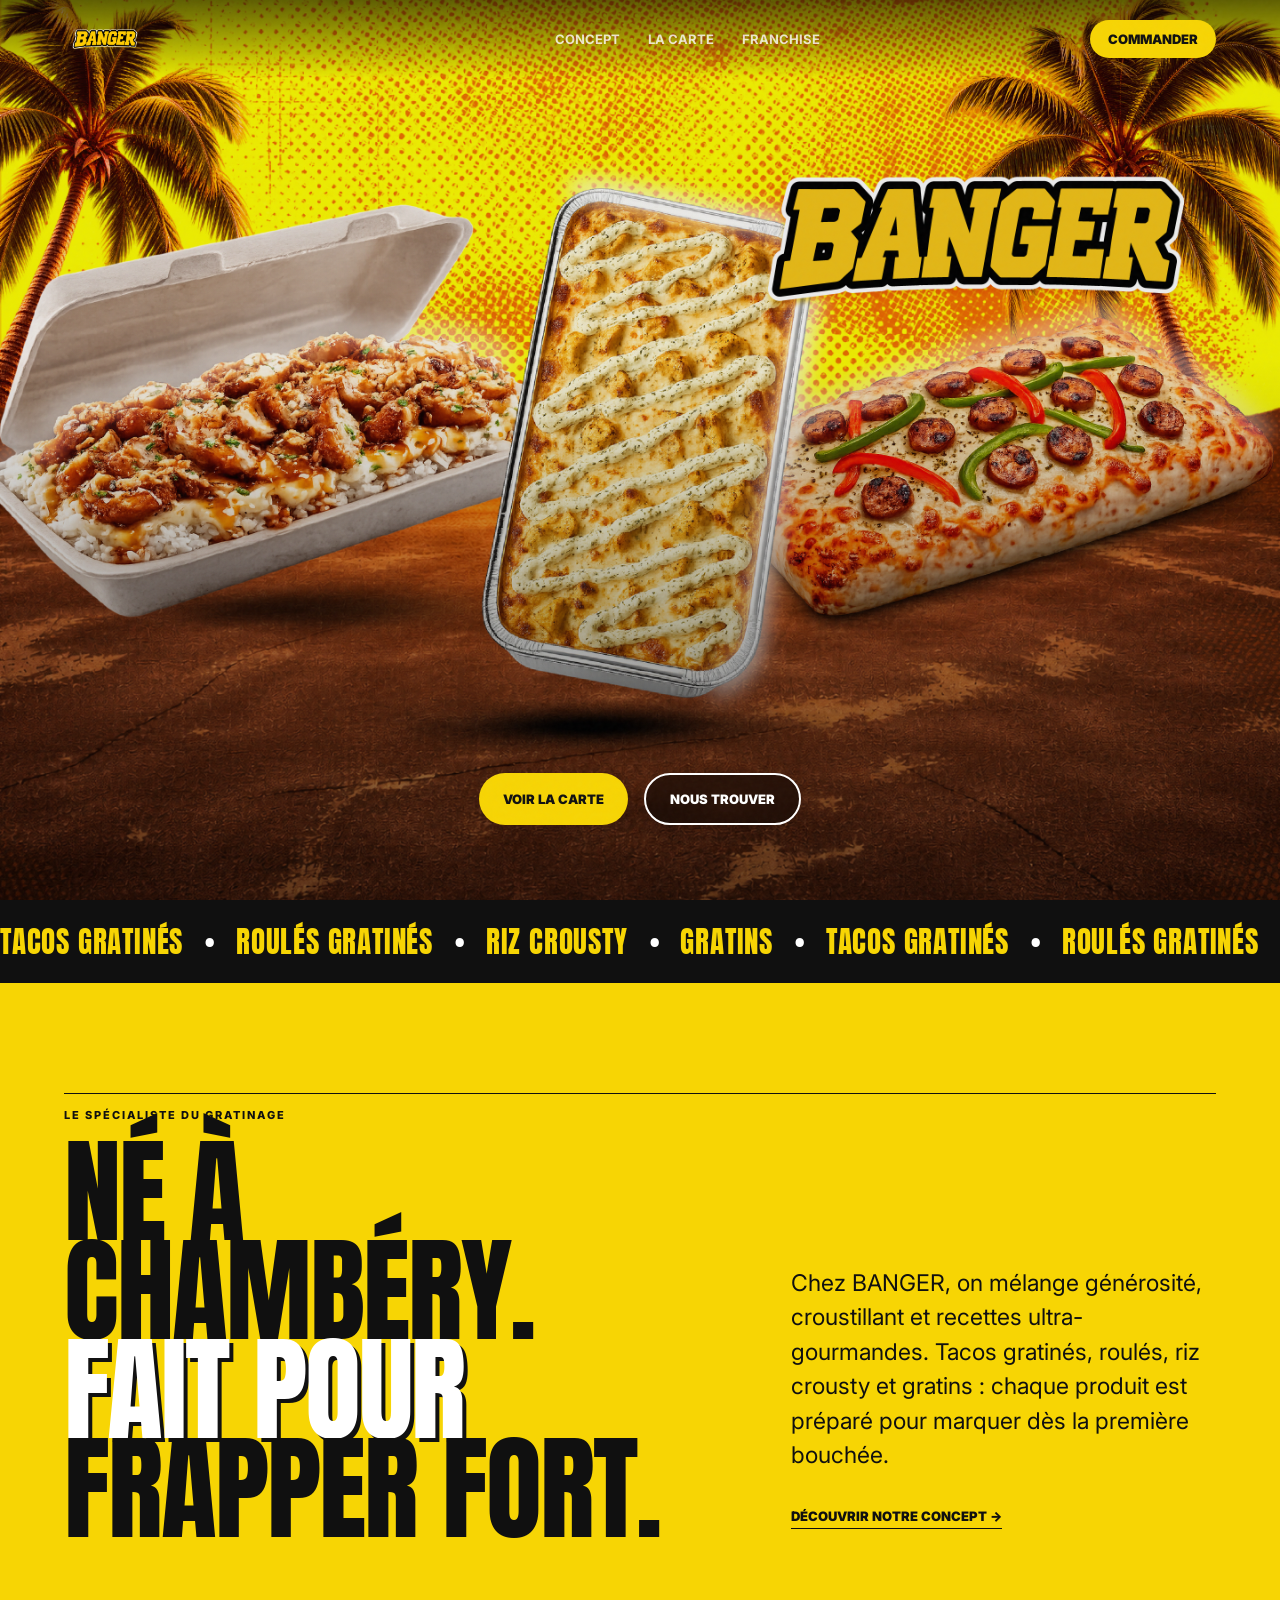
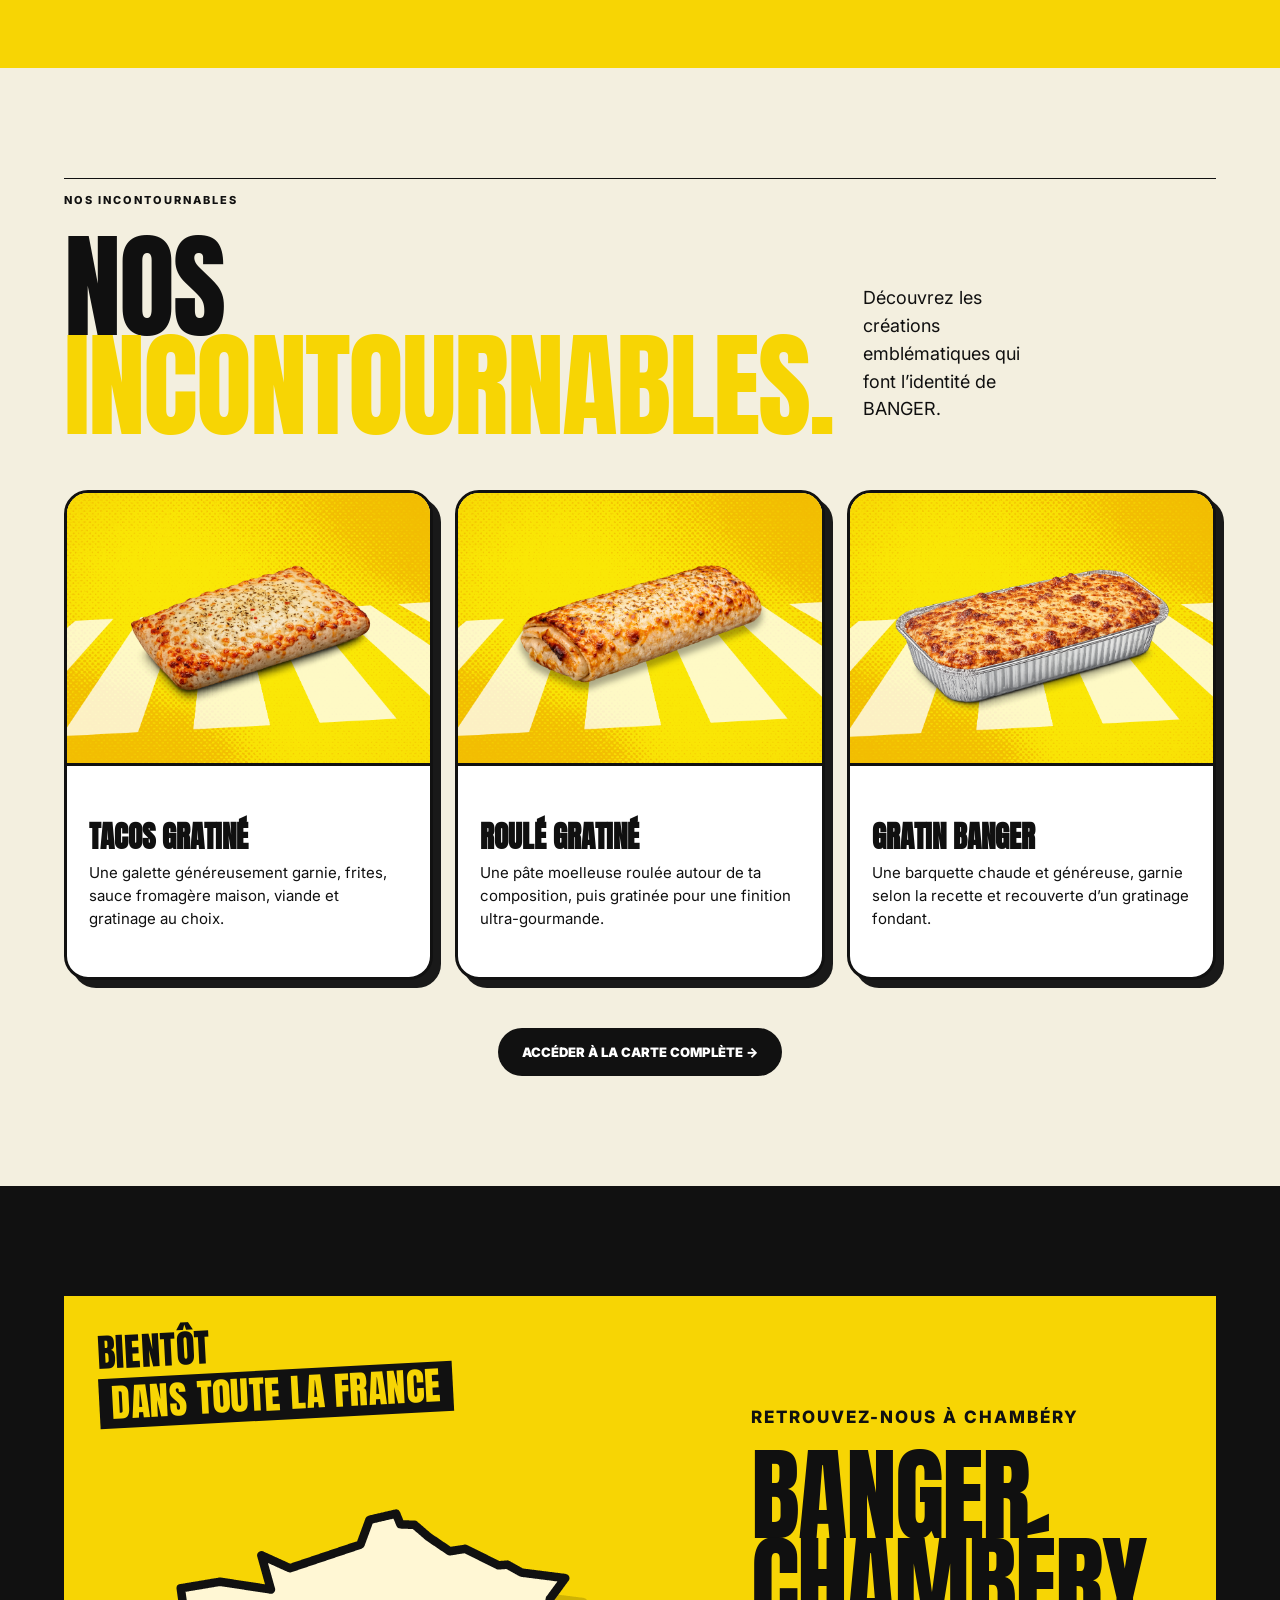
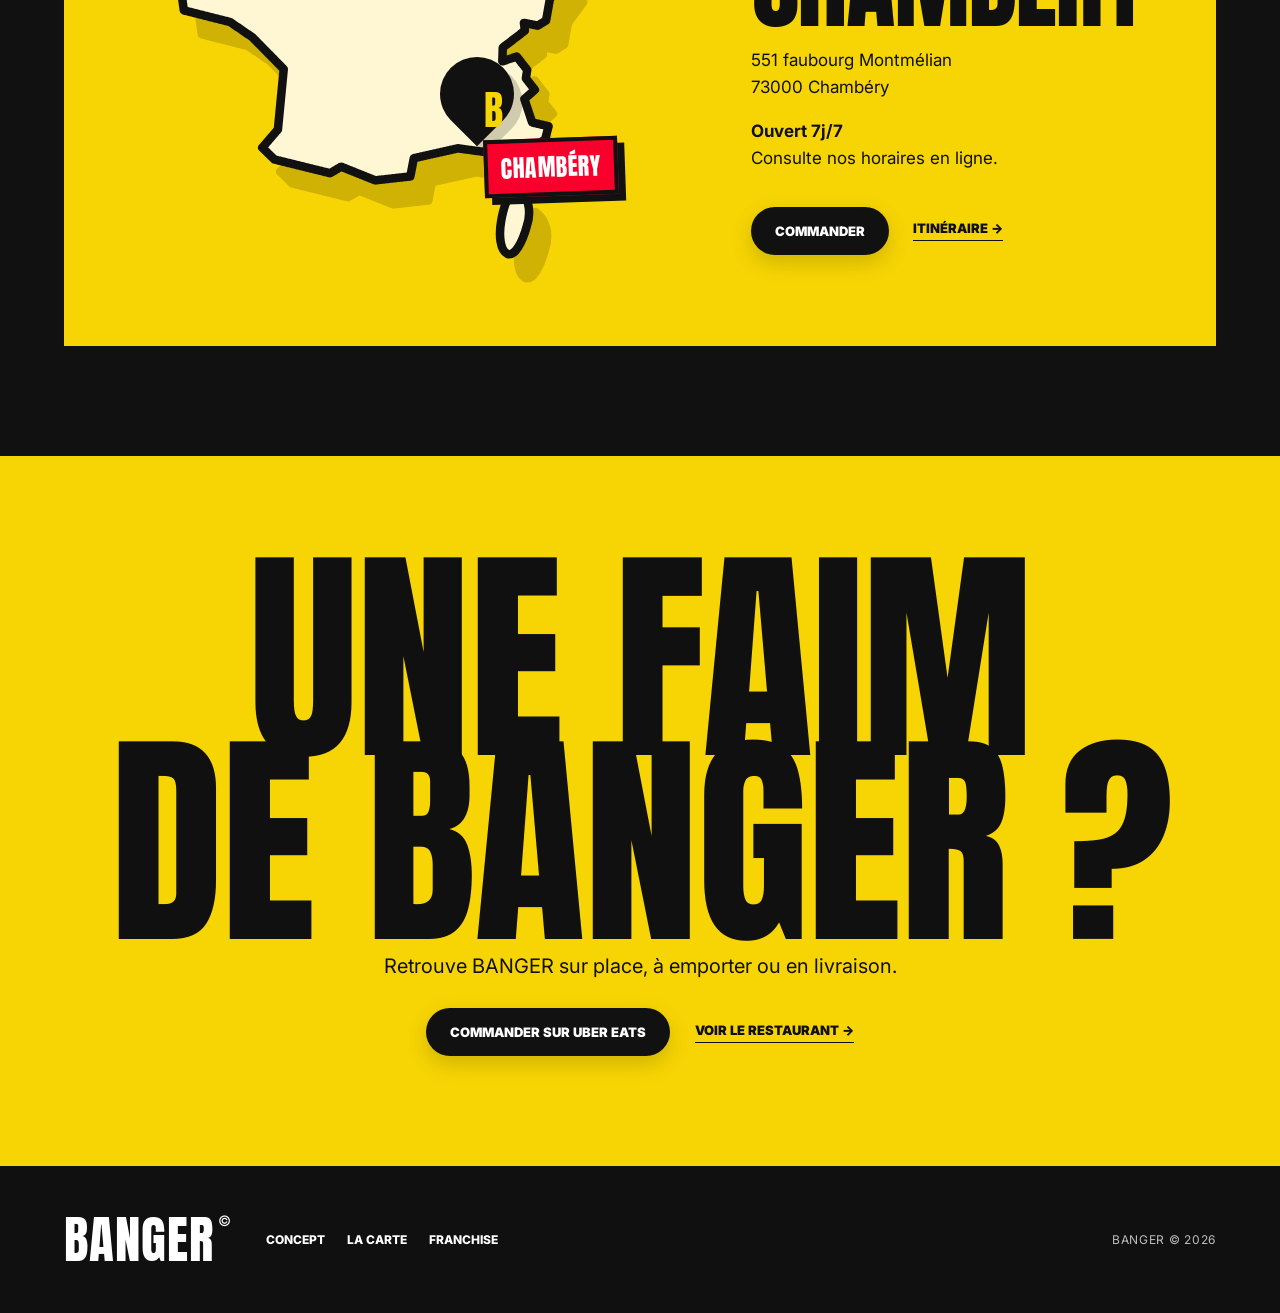
==== commit 1d4451fe: "Update index.html" ====
--- a/index.html
+++ b/index.html
@@ -120,3 +120,4 @@
 
 <!-- Mirrored from https://banger-site-v7-3.vercel.app/ by HTTrack Website Copier/3.x [XR&CO], Sun, 22 Nov 2026 17:21:33 GMT -->
 </html>
+
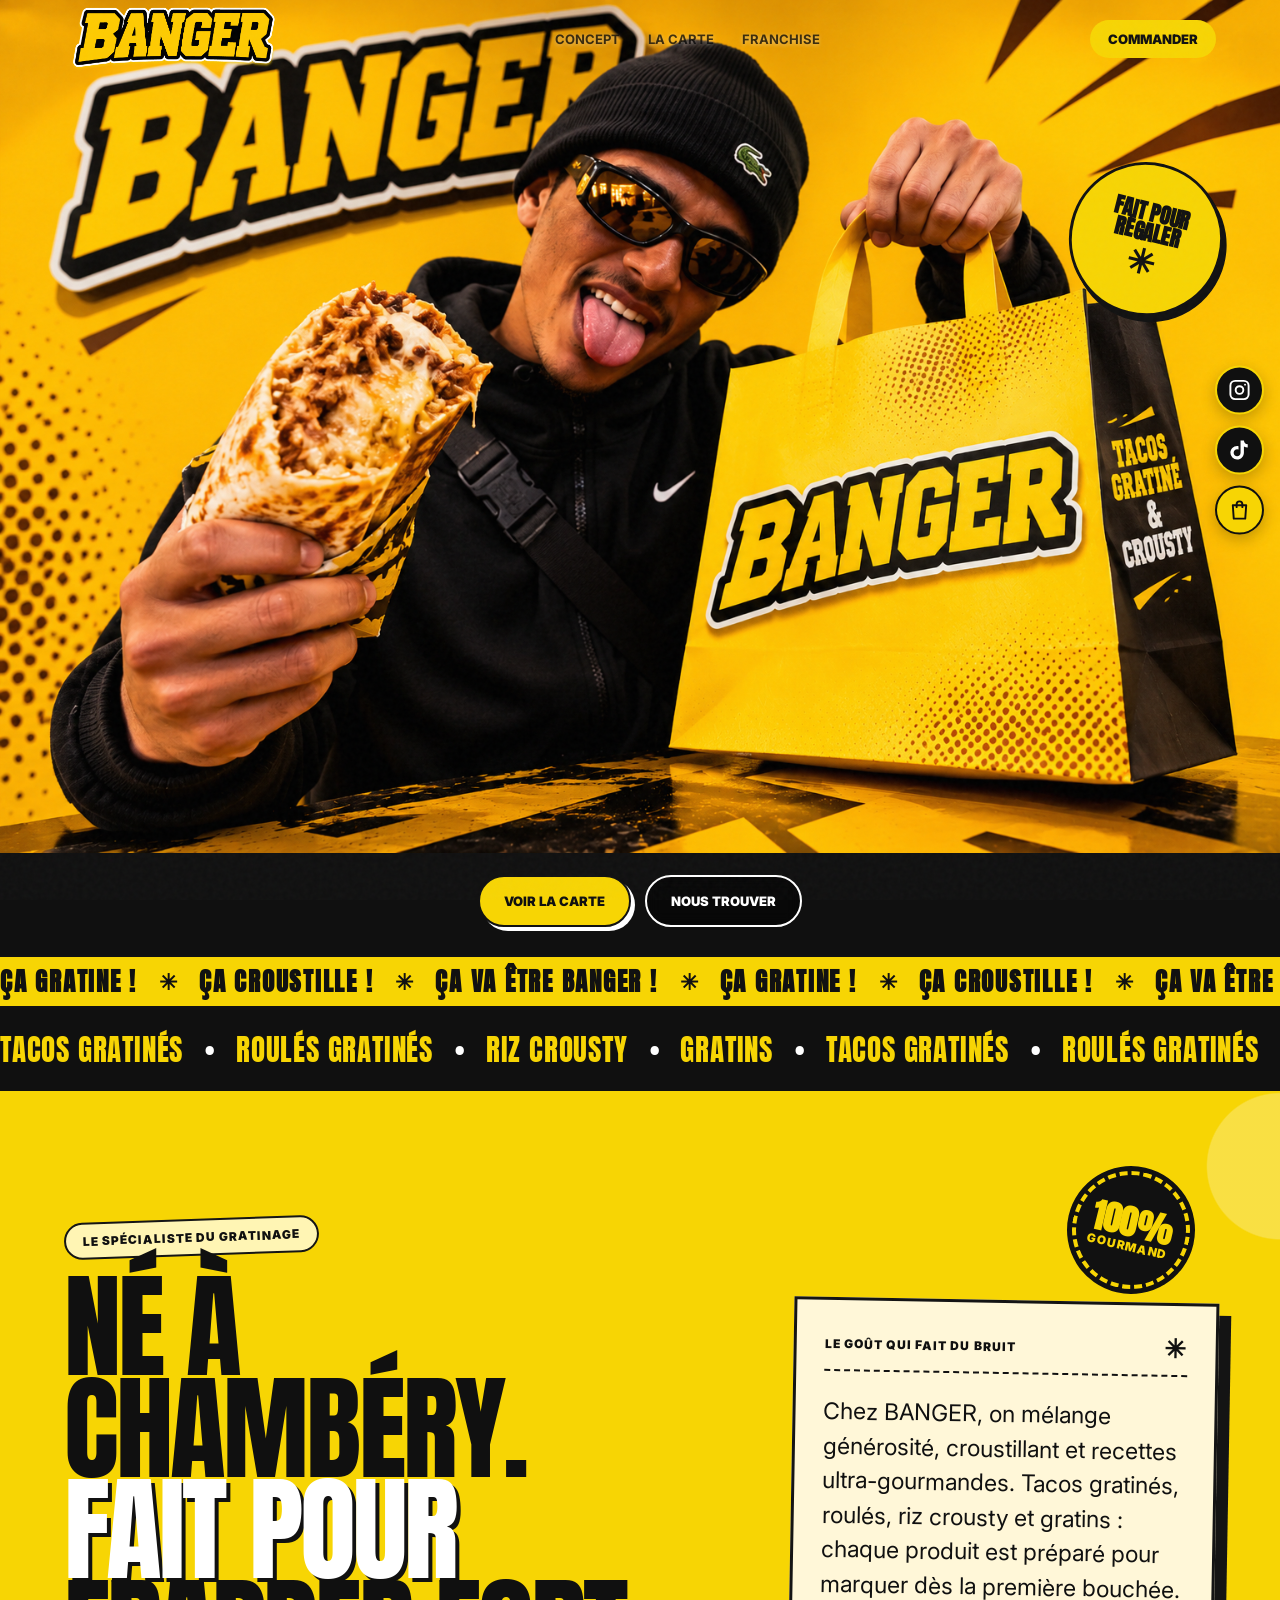
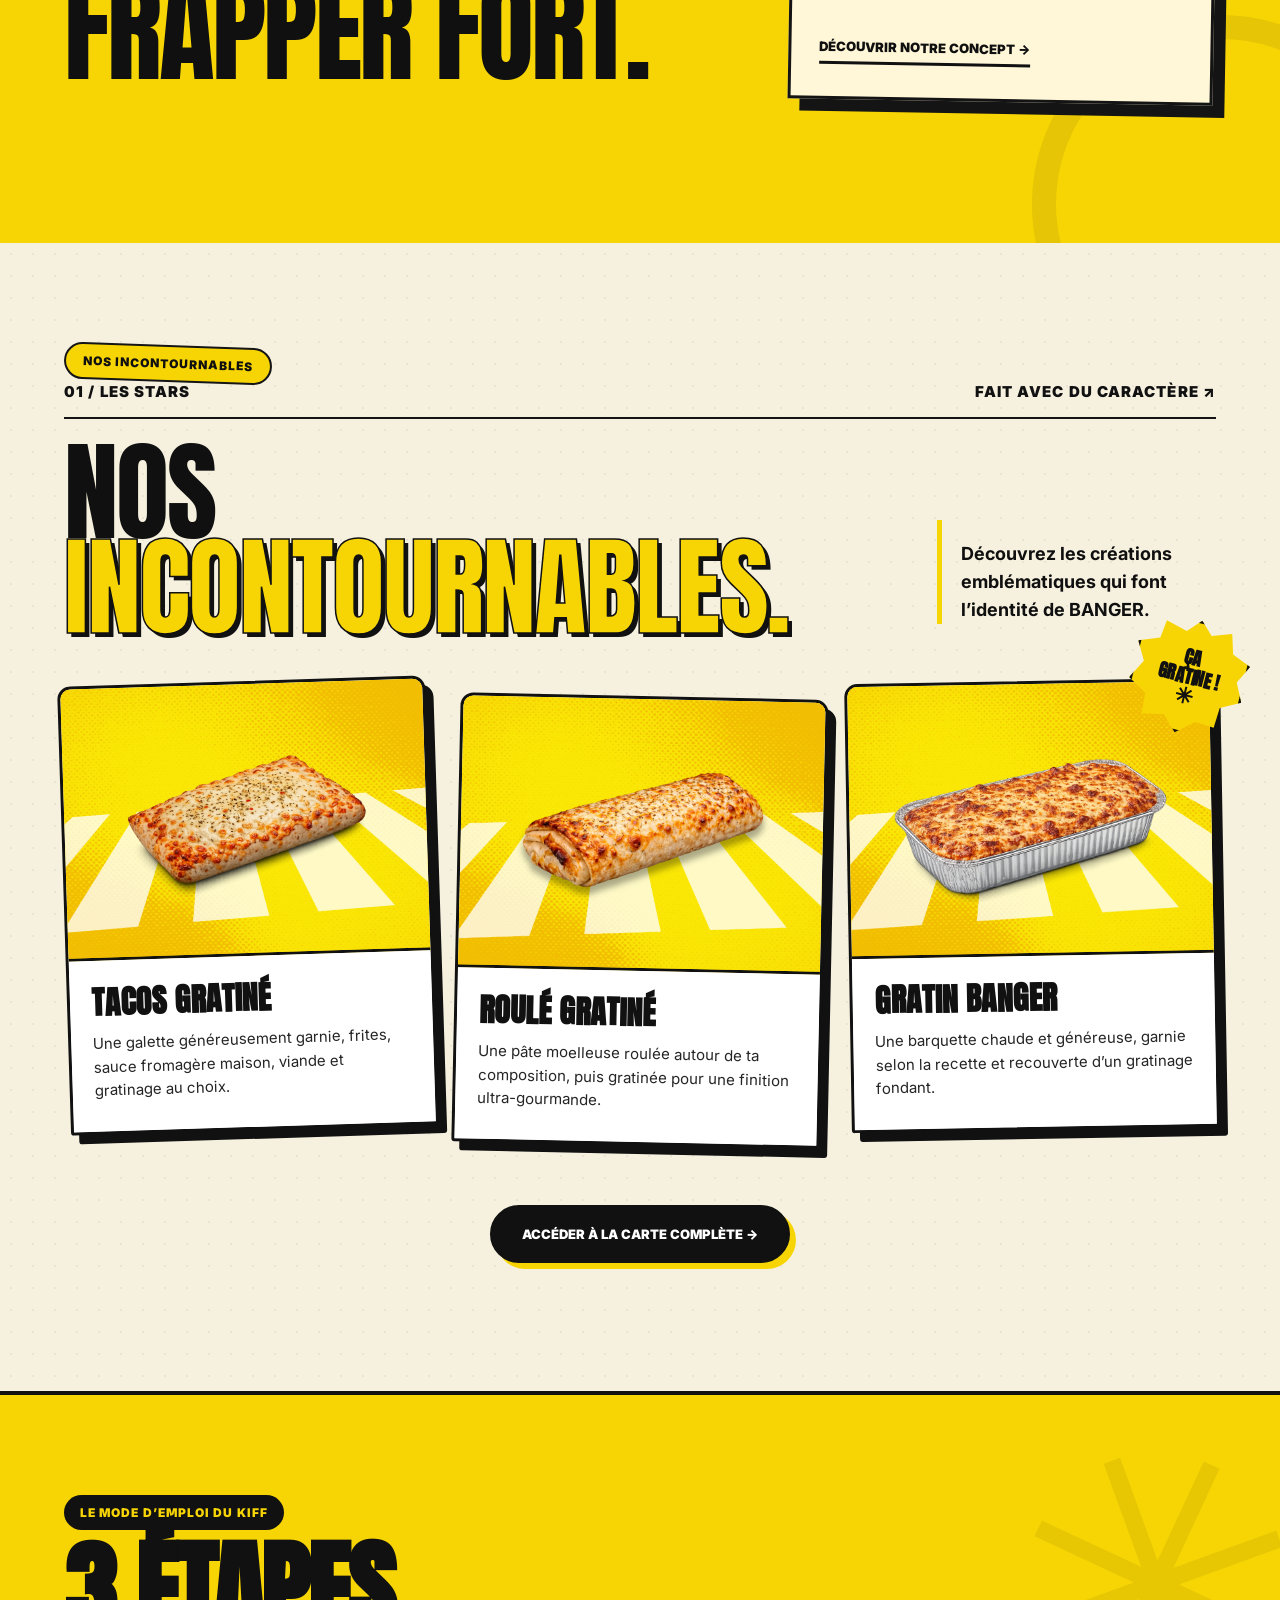
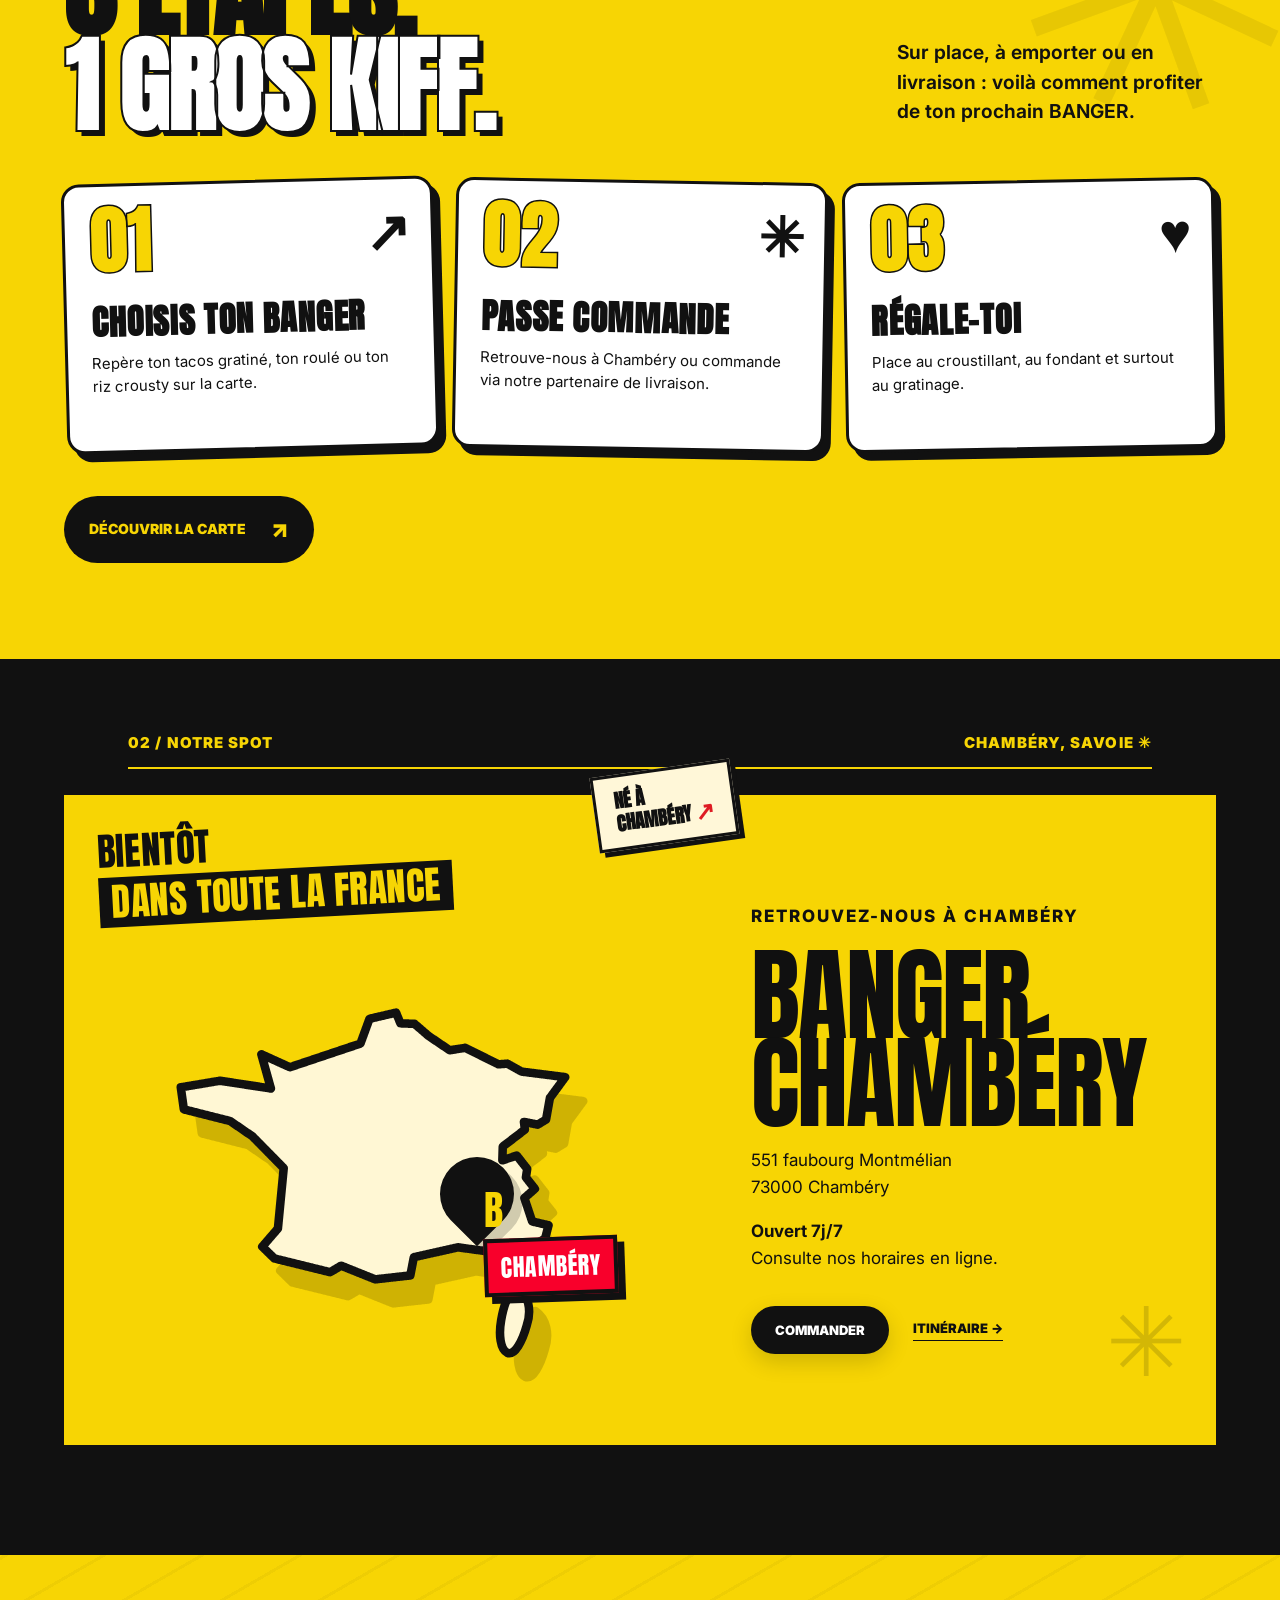
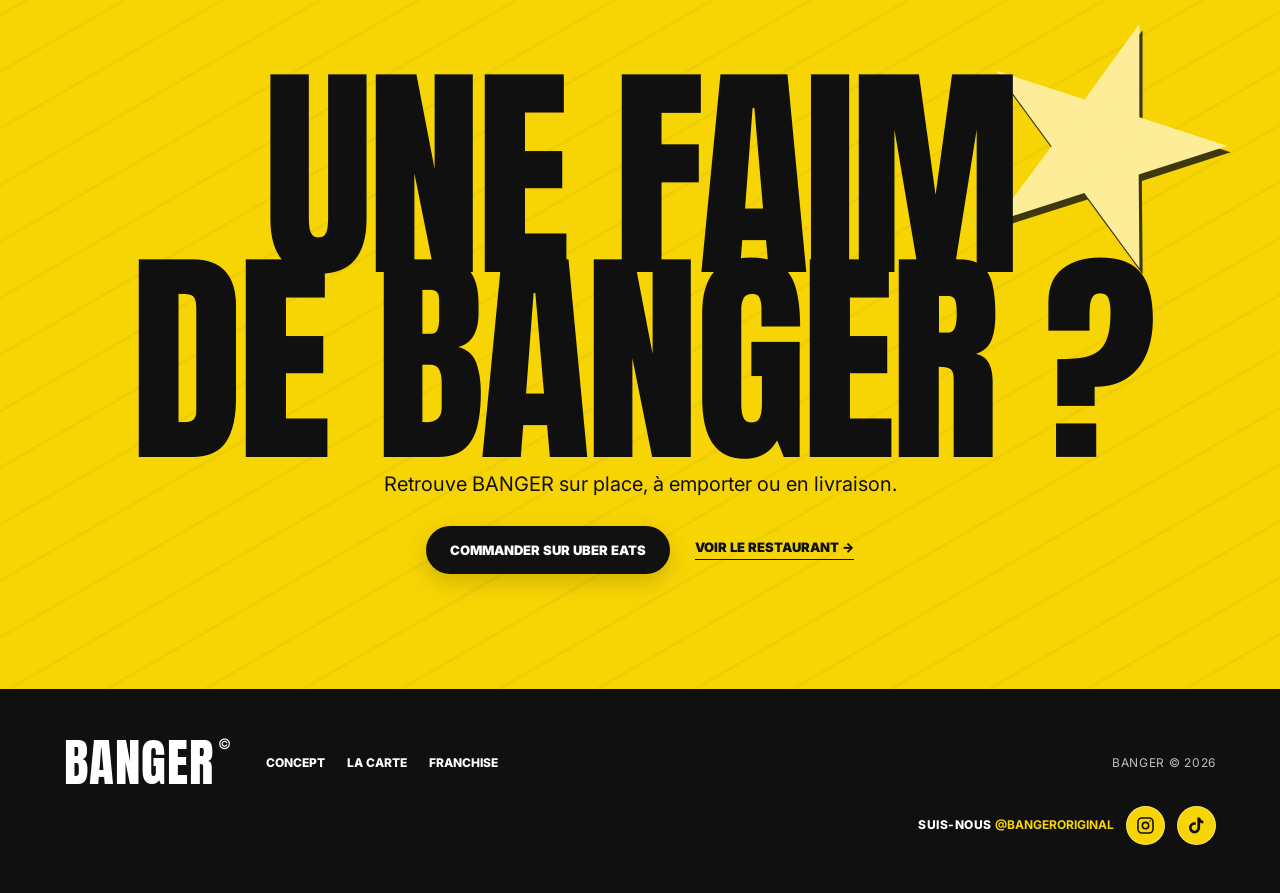
==== commit 2f0d197e: "Add files via upload" ====
--- a/index.html
+++ b/index.html
@@ -13,27 +13,43 @@
   <link href="https://fonts.googleapis.com/css2?family=Anton&amp;family=Inter:wght@400;500;600;700;800;900&amp;display=swap" rel="stylesheet">
   <link rel="stylesheet" href="styles.css" />
 </head>
-<body>
+<body class="banger-home-refresh">
   <div class="noise" aria-hidden="true"></div>
   <header class="site-header">
     <a class="brand brand-logo" href="index.html" aria-label="Accueil BANGER"><img src="assets/logo-banger.png" alt="BANGER"></a>
     <nav class="desktop-nav" aria-label="Navigation principale">
-      <a href="concept">Concept</a>
-      <a href="carte">La carte</a>
-      <a href="franchise">Franchise</a>
+      <a href="concept.html">Concept</a>
+      <a href="carte.html">La carte</a>
+      <a href="franchise.html">Franchise</a>
     </nav>
     <a class="pill pill-small" target="_blank" rel="noreferrer" href="https://www.ubereats.com/fr/store/banger/QmKdcxdpXiG3UM4ic0lPdQ">Commander</a>
-  </header>
+  
+  <button class="mobile-menu-toggle" type="button" aria-label="Ouvrir le menu" aria-controls="mobile-navigation" aria-expanded="false">
+    <span></span><span></span><span></span>
+  </button>
+  <div class="mobile-menu-backdrop" aria-hidden="true"></div>
+  <nav class="mobile-nav" id="mobile-navigation" aria-label="Navigation mobile" inert>
+    <a href="index.html">Accueil</a>
+    <a href="concept.html">Concept</a>
+    <a href="carte.html">La carte</a>
+    <a href="franchise.html">Franchise</a>
+    <a class="mobile-order-link" href="https://www.ubereats.com/fr/store/banger/QmKdcxdpXiG3UM4ic0lPdQ" target="_blank" rel="noopener noreferrer">Commander</a>
+  </nav>
+</header>
+  <aside class="banger-floating-social" aria-label="Suivre BANGER et commander"><a href="https://www.instagram.com/bangeroriginal/" aria-label="Instagram BANGER" title="Instagram @bangeroriginal" target="_blank" rel="noopener noreferrer"><svg viewBox="0 0 24 24" aria-hidden="true" fill="none" stroke="currentColor" stroke-width="2" stroke-linecap="round" stroke-linejoin="round"><rect x="2.5" y="2.5" width="19" height="19" rx="5"/><circle cx="12" cy="12" r="4"/><circle cx="17.8" cy="6.4" r="1" fill="currentColor" stroke="none"/></svg></a><a href="https://www.tiktok.com/@bangeroriginal" aria-label="TikTok BANGER" title="TikTok @bangeroriginal" target="_blank" rel="noopener noreferrer"><svg viewBox="0 0 24 24" aria-hidden="true" fill="currentColor"><path d="M16.6 2c.25 2.35 1.57 3.84 4 4.1v3.4a9.3 9.3 0 0 1-4-1.06v6.21c0 4.2-3.05 7.35-7.1 7.35A7.12 7.12 0 0 1 2.5 14.9c0-3.9 3.1-7.1 7.05-7.1.47 0 .94.05 1.42.16v3.53a3.5 3.5 0 0 0-1.42-.3c-2.04 0-3.65 1.63-3.65 3.7 0 2.08 1.6 3.67 3.63 3.67 2 0 3.58-1.52 3.58-3.66V2h3.5Z"/></svg></a><a class="banger-floating-order" href="https://www.ubereats.com/fr/store/banger/QmKdcxdpXiG3UM4ic0lPdQ" aria-label="Commander chez BANGER" title="Commander sur Uber Eats" target="_blank" rel="noopener noreferrer"><svg viewBox="0 0 24 24" aria-hidden="true" fill="none" stroke="currentColor" stroke-width="2" stroke-linecap="round" stroke-linejoin="round"><path d="M5 7h14l-1 14H6L5 7Z"/><path d="M9 9V6a3 3 0 0 1 6 0v3"/></svg></a></aside>
 
   <main>
     <section class="home-banner" aria-label="Les produits BANGER">
-      <img src="assets/hero-banger.png" alt="Riz crousty, gratin et tacos gratiné BANGER">
+      <img src="assets/hero-banger-fun.png" alt="Un client présente un tacos gratiné et un sac BANGER jaune et noir" fetchpriority="high">
       <div class="home-banner-shade"></div>
+      <div class="fun-hero-stamp" aria-hidden="true">FAIT POUR<br>RÉGALER <span>✳</span></div>
       <div class="home-banner-actions reveal">
-        <a class="pill" href="carte">Voir la carte</a>
+        <a class="pill" href="carte.html">Voir la carte</a>
         <a class="pill pill-outline" href="#restaurant">Nous trouver</a>
       </div>
     </section>
+
+    <div class="fun-ticker" aria-label="Le gratinage, notre spécialité"><div class="fun-ticker-track" aria-hidden="true"><span>ÇA GRATINE !</span><b>✳</b><span>ÇA CROUSTILLE !</span><b>✳</b><span>ÇA VA ÊTRE BANGER !</span><b>✳</b><span>ÇA GRATINE !</span><b>✳</b><span>ÇA CROUSTILLE !</span><b>✳</b><span>ÇA VA ÊTRE BANGER !</span><b>✳</b><span>ÇA GRATINE !</span><b>✳</b><span>ÇA CROUSTILLE !</span><b>✳</b><span>ÇA VA ÊTRE BANGER !</span><b>✳</b><span>ÇA GRATINE !</span><b>✳</b><span>ÇA CROUSTILLE !</span><b>✳</b><span>ÇA VA ÊTRE BANGER !</span><b>✳</b></div></div>
 
     <div class="brand-marquee" aria-label="Les spécialités BANGER">
       <div class="brand-marquee-track">
@@ -43,24 +59,29 @@
     </div>
 
     <section class="concept section" id="concept">
+      <div class="banger-deco banger-deco-concept" aria-hidden="true">100%<small>GOURMAND</small></div>
       <div class="section-label">Le spécialiste du gratinage</div>
       <div class="concept-grid">
         <h2 class="reveal">NÉ À<br>CHAMBÉRY.<br><span>FAIT POUR</span><br>FRAPPER FORT.</h2>
         <div class="concept-copy reveal delay-1">
+          <div class="banger-side-note" aria-hidden="true">LE GOÛT QUI FAIT DU BRUIT <span>✳</span></div>
           <p>Chez BANGER, on mélange générosité, croustillant et recettes ultra-gourmandes. Tacos gratinés, roulés, riz crousty et gratins : chaque produit est préparé pour marquer dès la première bouchée.</p>
-          <a class="text-link dark" href="concept">Découvrir notre concept →</a>
+          <a class="text-link dark" href="concept.html">Découvrir notre concept →</a>
         </div>
       </div>
     </section>
 
     <section class="home-products section" id="incontournables">
       <div class="section-label">Nos incontournables</div>
+      <div class="banger-section-eyebrow" aria-hidden="true"><span>01 / LES STARS</span><span>FAIT AVEC DU CARACTÈRE ↗</span></div>
       <header class="home-products-heading reveal">
         
         <h2>NOS<br><span>INCONTOURNABLES.</span></h2>
         <p>Découvrez les créations emblématiques qui font l’identité de BANGER.</p>
       </header>
 
+      <div class="banger-products-wrap">
+        <div class="banger-sticker banger-sticker-products" aria-hidden="true">ÇA<br>GRATINE ! <span>✳</span></div>
       <div class="menu-products-grid home-products-grid">
         <article class="menu-product reveal">
           <div class="menu-product-image"><img src="assets/home-tacos.png" alt="Tacos gratiné BANGER"></div>
@@ -75,11 +96,28 @@
           <div class="menu-product-copy"><h3>Gratin BANGER</h3><p>Une barquette chaude et généreuse, garnie selon la recette et recouverte d’un gratinage fondant.</p></div>
         </article>
       </div>
-      <div class="home-products-cta reveal"><a class="pill pill-black" href="carte">Accéder à la carte complète →</a></div>
+      </div>
+      <div class="home-products-cta reveal"><a class="pill pill-black" href="carte.html">Accéder à la carte complète →</a></div>
+    </section>
+
+    <section class="fun-how section" aria-labelledby="fun-how-title">
+      <div class="fun-how-intro">
+        <span class="fun-eyebrow">LE MODE D’EMPLOI DU KIFF</span>
+        <h2 id="fun-how-title">3 ÉTAPES.<br><em>1 GROS KIFF.</em></h2>
+        <p>Sur place, à emporter ou en livraison : voilà comment profiter de ton prochain BANGER.</p>
+      </div>
+      <div class="fun-how-cards">
+        <article><span class="fun-how-number">01</span><span class="fun-how-icon" aria-hidden="true">↗</span><h3>CHOISIS TON BANGER</h3><p>Repère ton tacos gratiné, ton roulé ou ton riz crousty sur la carte.</p></article>
+        <article><span class="fun-how-number">02</span><span class="fun-how-icon" aria-hidden="true">✳</span><h3>PASSE COMMANDE</h3><p>Retrouve-nous à Chambéry ou commande via notre partenaire de livraison.</p></article>
+        <article><span class="fun-how-number">03</span><span class="fun-how-icon" aria-hidden="true">♥</span><h3>RÉGALE-TOI</h3><p>Place au croustillant, au fondant et surtout au gratinage.</p></article>
+      </div>
+      <a class="fun-how-cta" href="carte.html">DÉCOUVRIR LA CARTE <span aria-hidden="true">↗</span></a>
     </section>
 
     <section class="restaurant section" id="restaurant">
+      <div class="banger-section-eyebrow banger-on-dark" aria-hidden="true"><span>02 / NOTRE SPOT</span><span>CHAMBÉRY, SAVOIE ✳</span></div>
       <div class="restaurant-panel reveal">
+        <div class="banger-spot-stamp" aria-hidden="true">NÉ À<br>CHAMBÉRY <span>↗</span></div>
         <div class="map-art france-map" aria-label="Carte de France avec BANGER situé à Chambéry">
           <div class="france-availability">BIENTÔT<br><strong>DANS TOUTE LA FRANCE</strong></div>
           <svg class="france-shape" viewBox="0 0 520 560" role="img" aria-labelledby="france-map-title france-map-desc">
@@ -105,6 +143,7 @@
     </section>
 
     <section class="order section" id="commander">
+      <div class="banger-order-star" aria-hidden="true">★</div>
       <h2>UNE FAIM<br>DE BANGER ?</h2>
       <p>Retrouve BANGER sur place, à emporter ou en livraison.</p>
       <div>
@@ -114,10 +153,9 @@
     </section>
   </main>
 
-  <footer class="site-footer"><a class="footer-wordmark" href="index.html" aria-label="Accueil BANGER">BANGER<span>©</span></a><div><a href="concept">Concept</a><a href="carte">La carte</a><a href="franchise">Franchise</a></div><small>BANGER © 2026</small></footer>
+  <footer class="site-footer"><a class="footer-wordmark" href="index.html" aria-label="Accueil BANGER">BANGER<span>©</span></a><div><a href="concept.html">Concept</a><a href="carte.html">La carte</a><a href="franchise.html">Franchise</a></div><small>BANGER © 2026</small><div class="banger-footer-social" aria-label="Réseaux sociaux BANGER"><span>SUIS-NOUS <strong>@bangeroriginal</strong></span><a href="https://www.instagram.com/bangeroriginal/" aria-label="Instagram BANGER : bangeroriginal" target="_blank" rel="noopener noreferrer"><svg viewBox="0 0 24 24" aria-hidden="true" fill="none" stroke="currentColor" stroke-width="2" stroke-linecap="round" stroke-linejoin="round"><rect x="2.5" y="2.5" width="19" height="19" rx="5"/><circle cx="12" cy="12" r="4"/><circle cx="17.8" cy="6.4" r="1" fill="currentColor" stroke="none"/></svg><span>Instagram</span></a><a href="https://www.tiktok.com/@bangeroriginal" aria-label="TikTok BANGER : bangeroriginal" target="_blank" rel="noopener noreferrer"><svg viewBox="0 0 24 24" aria-hidden="true" fill="currentColor"><path d="M16.6 2c.25 2.35 1.57 3.84 4 4.1v3.4a9.3 9.3 0 0 1-4-1.06v6.21c0 4.2-3.05 7.35-7.1 7.35A7.12 7.12 0 0 1 2.5 14.9c0-3.9 3.1-7.1 7.05-7.1.47 0 .94.05 1.42.16v3.53a3.5 3.5 0 0 0-1.42-.3c-2.04 0-3.65 1.63-3.65 3.7 0 2.08 1.6 3.67 3.63 3.67 2 0 3.58-1.52 3.58-3.66V2h3.5Z"/></svg><span>TikTok</span></a></div></footer>
   <script src="script.js"></script>
 </body>
 
 <!-- Mirrored from https://banger-site-v7-3.vercel.app/ by HTTrack Website Copier/3.x [XR&CO], Sun, 22 Nov 2026 17:21:33 GMT -->
 </html>
-
--- a/styles.css
+++ b/styles.css
@@ -472,3 +472,601 @@
 .menu-photo-hero>p:last-child{color:#fff;max-width:760px}
 @keyframes menuHeroZoom{from{transform:scale(1)}to{transform:scale(1.045)}}
 @media(max-width:700px){.menu-photo-hero{background-position:center 30%}.menu-photo-hero:before{background:rgba(0,0,0,.6)}}
+
+
+/* BANGER V7.3 — menu mobile accessible */
+.mobile-menu-toggle,.mobile-nav,.mobile-menu-backdrop{display:none}
+@media(max-width:900px){
+  .site-header{z-index:100}
+  .site-header>.pill-small{display:none}
+  .mobile-menu-toggle{
+    display:flex;flex-direction:column;align-items:center;justify-content:center;gap:6px;
+    margin-left:auto;width:48px;height:48px;padding:10px;border:1px solid rgba(255,255,255,.45);
+    border-radius:12px;background:rgba(16,16,16,.68);color:#fff;cursor:pointer;
+    position:relative;z-index:103;flex-shrink:0
+  }
+  .mobile-menu-toggle span{
+    width:25px;height:2.5px;display:block;border-radius:4px;background:currentColor;
+    transition:transform .2s ease,opacity .2s ease
+  }
+  .mobile-menu-backdrop{
+    display:block;position:fixed;inset:0;background:rgba(0,0,0,.72);
+    opacity:0;visibility:hidden;pointer-events:none;z-index:101;
+    transition:opacity .25s ease,visibility .25s ease
+  }
+  .mobile-nav{
+    display:flex;position:fixed;top:0;right:0;width:min(86vw,370px);
+    height:100vh;height:100dvh;box-sizing:border-box;
+    padding:100px 30px 36px;flex-direction:column;align-items:stretch;gap:8px;
+    overflow-y:auto;background:#101010;color:#fff;z-index:102;
+    transform:translateX(105%);visibility:hidden;pointer-events:none;
+    transition:transform .28s ease,visibility .28s ease;box-shadow:-14px 0 44px rgba(0,0,0,.25)
+  }
+  .mobile-nav a{
+    display:block;padding:16px 8px;border-bottom:1px solid rgba(255,255,255,.16);
+    font-size:22px;line-height:1.25;font-family:Anton,Impact,sans-serif;letter-spacing:.4px;
+    text-transform:uppercase;color:#fff;text-decoration:none
+  }
+  .mobile-nav a[aria-current="page"]{color:#f7d504}
+  .mobile-nav a.mobile-order-link{
+    text-align:center;background:#f7d504;color:#101010;border:0;
+    border-radius:100px;margin-top:25px;padding:16px 20px;font-size:19px
+  }
+  body.mobile-menu-open{overflow:hidden}
+  body.mobile-menu-open .mobile-menu-backdrop{opacity:1;visibility:visible;pointer-events:auto}
+  body.mobile-menu-open .mobile-nav{transform:translateX(0);visibility:visible;pointer-events:auto}
+  body.mobile-menu-open .mobile-menu-toggle span:nth-child(1){transform:translateY(8.5px) rotate(45deg)}
+  body.mobile-menu-open .mobile-menu-toggle span:nth-child(2){opacity:0}
+  body.mobile-menu-open .mobile-menu-toggle span:nth-child(3){transform:translateY(-8.5px) rotate(-45deg)}
+}
+@media(min-width:901px){body.mobile-menu-open{overflow:auto}}
+@media(prefers-reduced-motion:reduce){
+ .mobile-menu-toggle span,.mobile-nav,.mobile-menu-backdrop{transition:none}
+}
+
+/* Logo BANGER bien visible dans l'en-tête mobile */
+@media (max-width:900px){
+  .site-header .brand-logo{display:flex !important;visibility:visible !important;opacity:1 !important;position:relative;z-index:103;width:clamp(118px,34vw,165px);height:54px;min-width:0;flex:0 0 auto;align-items:center;justify-content:flex-start;margin-right:auto}
+  .site-header .brand-logo img{display:block !important;visibility:visible !important;opacity:1 !important;width:100%;height:auto;max-height:54px;object-fit:contain;object-position:left center}
+  .site-header .mobile-menu-toggle{margin-left:auto}
+}
+
+
+/* BANGER V7.3 — ajustements mobile logo et bannière (23 novembre 2026) */
+@media (max-width: 900px) {
+  .site-header {
+    height: 74px;
+    padding: 0 14px;
+    background: rgba(16,16,16,.94);
+    -webkit-backdrop-filter: blur(8px);
+    backdrop-filter: blur(8px);
+  }
+  .site-header .brand-logo {
+    display: flex !important;
+    width: clamp(150px, 46vw, 205px) !important;
+    min-width: 0;
+    height: 65px !important;
+    flex: 0 1 auto;
+    align-items: center;
+    margin-right: 10px;
+    overflow: visible;
+    opacity: 1 !important;
+    visibility: visible !important;
+  }
+  .site-header .brand-logo img {
+    display: block !important;
+    width: 100% !important;
+    height: auto !important;
+    max-height: 65px !important;
+    object-fit: contain;
+    object-position: left center;
+    opacity: 1 !important;
+    visibility: visible !important;
+  }
+  .site-header .mobile-menu-toggle {
+    flex: 0 0 46px;
+    width: 46px;
+    height: 46px;
+  }
+  /* Afficher toute la composition d'origine : plus de recadrage object-fit:cover. */
+  .home-banner {
+    min-height: 0 !important;
+    height: auto !important;
+    margin-top: 74px !important;
+    display: flex;
+    flex-direction: column;
+    align-items: stretch;
+    justify-content: flex-start;
+    overflow: hidden;
+    background: #101010;
+  }
+  .home-banner > img {
+    position: relative !important;
+    inset: auto !important;
+    display: block;
+    width: 100% !important;
+    height: auto !important;
+    object-fit: contain !important;
+    object-position: center center;
+  }
+  .home-banner-shade { display: none !important; }
+  .home-banner-actions {
+    position: relative;
+    display: flex;
+    flex-direction: row;
+    flex-wrap: wrap;
+    align-items: center;
+    justify-content: center;
+    gap: 10px;
+    width: 100%;
+    padding: 15px 14px 18px;
+    background: #101010;
+  }
+  .home-banner-actions .pill {
+    flex: 1 1 130px;
+    min-width: 0;
+    width: auto !important;
+    max-width: 250px;
+    padding: 14px 12px;
+    font-size: 12px;
+    text-align: center;
+  }
+}
+@media (max-width: 360px) {
+  .site-header {padding: 0 10px;}
+  .site-header .brand-logo {width: 145px !important;}
+}
+
+
+/* BANGER — mise en page street-food originale 2026.
+   Portée sur l'accueil exclusivement. Aucun élément du contenu supprimé. */
+.banger-home-refresh{--banger-ink:#16140f;--banger-sun:#f7d504}
+.banger-home-refresh .concept,.banger-home-refresh .home-products,.banger-home-refresh .restaurant,.banger-home-refresh .order{position:relative;isolation:isolate}
+.banger-home-refresh .concept{overflow:hidden;padding-top:clamp(90px,10vw,145px);padding-bottom:clamp(100px,11vw,160px);background:radial-gradient(circle at 100% 10%,rgba(255,255,255,.25) 0 5%,transparent 5.1%),var(--yellow)}
+.banger-home-refresh .concept::before{content:"";position:absolute;width:330px;height:330px;right:-130px;bottom:-150px;border:24px solid #151515;border-radius:50%;opacity:.08;z-index:-1}
+.banger-home-refresh .concept .section-label,.banger-home-refresh .home-products .section-label{display:inline-flex;align-items:center;gap:8px;padding:9px 17px;border:2px solid #151515;border-radius:60px;font-size:12px;font-weight:900;letter-spacing:1px;background:#fff5b4;transform:rotate(-2deg)}
+.banger-home-refresh .concept h2{line-height:.88;letter-spacing:-.025em;position:relative;z-index:1}
+.banger-home-refresh .concept-copy{position:relative;max-width:590px;padding:30px 28px 32px;background:#fff7d8;border:3px solid #141414;box-shadow:12px 12px 0 #141414;transform:rotate(1deg)}
+.banger-home-refresh .concept-copy .text-link{display:inline-flex;margin-top:13px;border-bottom:3px solid #111;font-weight:900}
+.banger-deco-concept{position:absolute;top:80px;right:7vw;width:118px;height:118px;border-radius:50%;display:flex;align-items:center;justify-content:center;flex-direction:column;background:#111;color:#f7d504;border:4px dashed #f7d504;box-shadow:0 0 0 5px #111;transform:rotate(13deg);font:900 34px/1 Anton,Impact,sans-serif;z-index:2;pointer-events:none}
+.banger-deco-concept small{font:900 12px/1.2 Inter,Arial,sans-serif;letter-spacing:1px}
+.banger-side-note{display:flex;justify-content:space-between;align-items:center;gap:12px;border-bottom:2px dashed #111;padding:0 0 13px;margin-bottom:22px;font:900 12px Inter,Arial,sans-serif;letter-spacing:1.1px}
+.banger-side-note span{font-size:26px;line-height:1}
+.banger-home-refresh .home-products{padding-top:clamp(70px,8vw,125px);padding-bottom:clamp(95px,10vw,155px);background-color:#f6f1df;background-image:radial-gradient(#18181810 1px,transparent 1px);background-size:22px 22px}
+.banger-section-eyebrow{display:flex;align-items:center;justify-content:space-between;gap:16px;margin:0 0 26px;border-bottom:2px solid #141414;padding-bottom:15px;color:#111;font:900 clamp(11px,1.2vw,15px)/1.3 Inter,Arial,sans-serif;letter-spacing:1.1px}
+.banger-home-refresh .home-products .section-label{background:#f7d504;transform:rotate(2deg)}
+.banger-home-refresh .home-products-heading{grid-template-columns:minmax(0,1.5fr) minmax(240px,.5fr);gap:35px;align-items:end;margin:24px 0 45px}
+.banger-home-refresh .home-products-heading h2{font-size:clamp(60px,8.5vw,126px);letter-spacing:-.02em;line-height:.88}
+.banger-home-refresh .home-products-heading h2 span{color:#f7d504;-webkit-text-stroke:1.5px #111;text-shadow:4px 4px 0 #111}
+.banger-home-refresh .home-products-heading>p:last-child{max-width:350px;padding:20px 0 0 19px;border-left:5px solid #f7d504;font-weight:700}
+.banger-products-wrap{position:relative}
+.banger-home-refresh .home-products-grid{display:grid;grid-template-columns:repeat(3,minmax(0,1fr));gap:24px;align-items:stretch}
+.banger-home-refresh .home-products-grid .menu-product{border:3px solid #111;border-radius:13px 13px 3px 3px;overflow:hidden;box-shadow:8px 9px 0 #111;transition:transform .2s ease,box-shadow .2s ease;background:#fff;grid-template-rows:clamp(220px,22vw,360px) auto}
+.banger-home-refresh .home-products-grid .menu-product:nth-child(1){transform:rotate(-1.8deg)}
+.banger-home-refresh .home-products-grid .menu-product:nth-child(2){transform:translateY(15px) rotate(1.2deg)}
+.banger-home-refresh .home-products-grid .menu-product:nth-child(3){transform:rotate(-1deg)}
+.banger-home-refresh .home-products-grid .menu-product:hover{transform:translateY(-8px) rotate(0);box-shadow:12px 15px 0 #111}
+.banger-home-refresh .home-products-grid .menu-product-image{background:#f7d504}
+.banger-home-refresh .home-products-grid .menu-product-copy{padding:23px 23px 29px}
+.banger-home-refresh .home-products-grid .menu-product-copy h3{font-size:clamp(23px,2.4vw,33px)}
+.banger-sticker-products{position:absolute;right:-30px;top:-62px;width:115px;height:115px;display:flex;flex-direction:column;justify-content:center;align-items:center;background:#f7d504;color:#111;border:3px solid #111;clip-path:polygon(50% 0%,61% 11%,78% 5%,83% 22%,100% 29%,92% 45%,100% 61%,83% 70%,82% 88%,65% 87%,50% 100%,37% 87%,18% 91%,17% 73%,0% 63%,9% 46%,0% 30%,18% 23%,20% 7%,39% 12%);font:900 18px/1.02 Anton,Impact,sans-serif;transform:rotate(14deg);text-align:center;z-index:3;pointer-events:none}
+.banger-sticker-products span{font-size:22px;line-height:.8}
+.banger-home-refresh .home-products-cta{margin-top:75px}
+.banger-home-refresh .home-products-cta .pill{border:2px solid #111;box-shadow:6px 6px 0 #f7d504;padding:19px 30px}
+.banger-home-refresh .restaurant{padding-top:70px;background:#111;overflow:hidden}
+.banger-on-dark{color:#f7d504;border-color:#f7d504;margin-left:var(--pad);margin-right:var(--pad)}
+.banger-home-refresh .restaurant-panel{position:relative;max-width:1500px;margin:0 auto;box-shadow:0 0 0 2px #111}
+.banger-spot-stamp{position:absolute;top:-27px;left:46%;z-index:5;background:#fff7d8;color:#111;border:3px solid #111;box-shadow:5px 5px 0 #111;padding:14px 18px;font:900 19px/.98 Anton,Impact,sans-serif;transform:rotate(-8deg);pointer-events:none}
+.banger-spot-stamp span{color:#de1b23;font-size:24px}
+.banger-home-refresh .restaurant-info{position:relative}
+.banger-home-refresh .restaurant-info::after{content:"✳";position:absolute;right:30px;bottom:35px;color:#111;opacity:.15;font-size:96px;line-height:1;pointer-events:none}
+.banger-home-refresh .order{overflow:hidden;padding-top:clamp(85px,10vw,145px);padding-bottom:clamp(85px,9vw,130px);background:repeating-linear-gradient(-30deg,transparent 0 46px,rgba(0,0,0,.035) 46px 49px),var(--yellow)}
+.banger-home-refresh .order h2{position:relative;z-index:1;letter-spacing:-.025em}
+.banger-order-star{position:absolute;right:clamp(-40px,3vw,50px);top:20px;font-size:clamp(130px,22vw,320px);line-height:1;color:#fff4be;text-shadow:5px 5px 0 #111;transform:rotate(18deg);opacity:.8;pointer-events:none}
+.banger-home-refresh .order p,.banger-home-refresh .order>div:not(.banger-order-star){position:relative;z-index:2}
+@media(max-width:1100px){.banger-home-refresh .home-products-heading{grid-template-columns:1fr}.banger-home-refresh .home-products-heading>p:last-child{max-width:600px}.banger-deco-concept{right:20px;top:25px;width:94px;height:94px;font-size:27px}.banger-deco-concept small{font-size:10px}}
+@media(max-width:800px){
+ .banger-home-refresh .concept{padding-top:80px;padding-bottom:95px}
+ .banger-home-refresh .concept-grid{display:grid;grid-template-columns:1fr;gap:40px}
+ .banger-home-refresh .concept h2{font-size:clamp(52px,12vw,92px)}
+ .banger-home-refresh .concept-copy{transform:none;box-shadow:7px 8px 0 #111;padding:24px}
+ .banger-deco-concept{top:32px;right:24px;width:77px;height:77px;font-size:22px;border-width:2px;box-shadow:0 0 0 3px #111}
+ .banger-deco-concept small{font-size:8px}
+ .banger-home-refresh .home-products{padding-top:70px;padding-bottom:85px}
+ .banger-home-refresh .home-products-heading h2{font-size:clamp(49px,11vw,82px)}
+ .banger-home-refresh .home-products-grid{grid-template-columns:1fr;gap:25px}
+ .banger-home-refresh .home-products-grid .menu-product,.banger-home-refresh .home-products-grid .menu-product:nth-child(n){transform:none;grid-template-rows: minmax(250px,65vw) auto;box-shadow:5px 6px 0 #111}
+ .banger-home-refresh .home-products-grid .menu-product:hover{transform:none;box-shadow:5px 6px 0 #111}
+ .banger-sticker-products{right:-10px;top:-44px;width:84px;height:84px;font-size:14px}
+ .banger-home-refresh .home-products-cta{margin-top:43px}
+ .banger-home-refresh .restaurant{padding-top:48px}
+ .banger-spot-stamp{left:auto;right:22px;top:-35px;font-size:15px;padding:9px 13px}
+ .banger-section-eyebrow span:last-child{display:none}
+ .banger-home-refresh .order h2{font-size:clamp(75px,16vw,135px)}
+ .banger-order-star{font-size:155px;right:-38px;top:45px}
+}
+@media(max-width:420px){.banger-home-refresh .concept .section-label{max-width:240px;font-size:10px}.banger-deco-concept{right:12px;top:60px}.banger-home-refresh .home-products-heading h2{font-size:clamp(45px,12vw,58px)}.banger-home-refresh .home-products-grid .menu-product{grid-template-rows:250px auto}}
+@media(prefers-reduced-motion:reduce){.banger-home-refresh .home-products-grid .menu-product{transition:none}}
+
+
+/* BANGER V7.3 — correctif visibilité & cohérence pages 2026-11-23 */
+/* Les cartes se dimensionnent selon le contenu : le texte reste toujours en dessous des images. */
+.banger-home-refresh .home-products-grid .menu-product,
+.banger-menu-refresh .menu-products-grid .menu-product{
+ display:flex !important;flex-direction:column !important;grid-template-rows:none !important;
+ height:auto !important;min-height:0 !important;overflow:hidden !important;
+}
+.banger-home-refresh .home-products-grid .menu-product-image,
+.banger-menu-refresh .menu-products-grid .menu-product-image{
+ flex:0 0 auto !important;aspect-ratio:4/3 !important;height:auto !important;
+ min-height:0 !important;max-height:none !important;position:relative;
+ border-bottom:3px solid #111;overflow:hidden;
+}
+.banger-home-refresh .home-products-grid .menu-product-image img,
+.banger-menu-refresh .menu-products-grid .menu-product-image img{
+ display:block;width:100%;height:100%;position:absolute;inset:0;object-fit:cover;
+}
+.banger-home-refresh .home-products-grid .menu-product-copy,
+.banger-menu-refresh .menu-products-grid .menu-product-copy{
+ flex:1 0 auto !important;position:relative;z-index:1;display:block !important;
+ height:auto !important;min-height:135px !important;padding:24px 22px 30px !important;
+ background:#fff;color:#111;overflow:visible !important;
+}
+.banger-home-refresh .home-products-grid .menu-product-copy h3,
+.banger-menu-refresh .menu-products-grid .menu-product-copy h3{
+ display:block !important;position:static !important;line-height:1.12 !important;
+ margin:0 0 12px !important;font-size:clamp(25px,2.5vw,39px) !important;
+ color:#111 !important;overflow-wrap:break-word;
+}
+.banger-home-refresh .home-products-grid .menu-product-copy p,
+.banger-menu-refresh .menu-products-grid .menu-product-copy p{
+ position:static !important;margin:0 !important;line-height:1.55 !important;
+ color:#252525 !important;font-size:15px !important;
+}
+/* Nouvelle DA sur chacune des pages intérieures, sans supprimer textes, images, formulaires */
+.banger-inner-kicker{display:flex;justify-content:space-between;align-items:center;gap:16px;
+ border-bottom:2px solid currentColor;padding:0 0 14px;margin:0 0 32px;
+ font:900 12px/1.3 Inter,Arial,sans-serif;letter-spacing:1.3px;text-transform:uppercase}
+.banger-inner-stamp{position:absolute;z-index:4;pointer-events:none;display:flex;align-items:center;
+ justify-content:center;text-align:center;background:#f7d504;color:#111;
+ border:3px solid #111;box-shadow:6px 7px 0 #111;transform:rotate(9deg);
+ font:900 21px/1.02 Anton,Impact,sans-serif;letter-spacing:.5px;padding:18px}
+.banger-concept-refresh .concept-hero{position:relative}
+.banger-concept-stamp{right:var(--pad);top:110px;width:122px;height:122px;border-radius:50%;background:#111;color:#f7d504;border:3px dashed #f7d504;box-shadow:0 0 0 5px #111;font-size:18px}
+.banger-concept-refresh .concept-manifesto .banger-inner-kicker{color:#f7d504}
+.banger-concept-refresh .history .banger-inner-kicker{color:#111}
+.banger-concept-refresh .timeline-copy{border-radius:5px;transform:rotate(-.7deg)}
+.banger-concept-refresh .timeline-item:nth-child(even) .timeline-copy{transform:rotate(.8deg)}
+.banger-concept-refresh .next-chapter{background-image:radial-gradient(#11111112 1px,transparent 1px);background-size:22px 22px}
+.banger-menu-refresh .menu-page-hero{position:relative}
+.banger-menu-stamp{top:95px;right:var(--pad);width:116px;height:116px;border-radius:50%;background:#f7d504;font-size:20px}
+.banger-menu-refresh .menu-category{position:relative;overflow:hidden;background-image:radial-gradient(#1111110d 1px,transparent 1px);background-size:22px 22px}
+.banger-menu-refresh .menu-category:nth-of-type(even){background-color:#fff2b8}
+.banger-menu-refresh .menu-category-heading{position:relative;z-index:1;border-bottom:3px solid #111}
+.banger-menu-refresh .menu-category-heading h2{letter-spacing:-.018em}
+.banger-menu-refresh .menu-products-grid{position:relative;z-index:1}
+.banger-menu-refresh .menu-product{border-radius:7px;box-shadow:7px 8px 0 #111}
+.banger-menu-refresh .menu-product:hover{transform:translateY(-5px) rotate(.35deg)}
+.banger-menu-spark{position:absolute;right:4%;top:25px;font:110px/1 Anton,Impact,sans-serif;color:#111;opacity:.07;pointer-events:none}
+.banger-menu-refresh .menu-anchor-clean a{border-radius:8px;transform:rotate(-1deg)}
+.banger-menu-refresh .menu-anchor-clean a:nth-child(even){transform:rotate(1deg)}
+.banger-menu-refresh .menu-anchor-clean a:hover{transform:translateY(-3px) rotate(0deg)}
+.banger-franchise-refresh .franchise-hero{position:relative}
+.banger-franchise-stamp{top:130px;right:var(--pad);width:130px;height:130px;border-radius:50%;font-size:18px}
+.banger-franchise-refresh .franchise-story .banger-inner-kicker{color:#111}
+.banger-franchise-refresh .franchise-journey .banger-inner-kicker{color:#f7d504}
+.banger-franchise-refresh .franchise-advantages article{border-radius:6px;box-shadow:8px 9px 0 #111}
+.banger-franchise-refresh .franchise-advantages article:nth-child(2n){transform:rotate(.6deg)}
+.banger-franchise-refresh .franchise-advantages article:nth-child(2n+1){transform:rotate(-.6deg)}
+.banger-franchise-refresh .franchise-advantages article:hover{transform:translateY(-6px) rotate(0)}
+.banger-franchise-refresh .franchise-form-v2{border:3px solid #111;box-shadow:9px 10px 0 #f7d504;border-radius:9px}
+@media(max-width:900px){
+ .banger-concept-stamp,.banger-menu-stamp,.banger-franchise-stamp{top:91px;right:16px;width:85px;height:85px;font-size:13px;padding:9px}
+ .banger-inner-kicker{font-size:10px;letter-spacing:.5px;margin-bottom:24px}
+ .banger-inner-kicker span{display:none}
+ .banger-franchise-refresh .franchise-advantages article:nth-child(n){transform:none}
+ .banger-menu-refresh .menu-anchor-clean a:nth-child(n){transform:none}
+ .banger-home-refresh .home-products-grid .menu-product-image,
+ .banger-menu-refresh .menu-products-grid .menu-product-image{aspect-ratio:4/3 !important}
+}
+
+
+/* BANGER — Franchise: formulaire ouvert, sans cadre, édition 2026 */
+.banger-franchise-refresh .franchise-application{
+  position:relative;
+  background:#f3efdf;
+  color:#111;
+  padding:clamp(72px,8vw,136px) var(--pad);
+  overflow:hidden;
+}
+.banger-franchise-refresh .franchise-application::before{
+  content:"";
+  position:absolute;
+  inset:0;
+  pointer-events:none;
+  background-image:radial-gradient(rgba(17,17,17,.10) 1px, transparent 1px);
+  background-size:25px 25px;
+  opacity:.38;
+}
+.banger-franchise-refresh .franchise-form-v2{
+  position:relative;
+  z-index:1;
+  display:grid;
+  grid-template-columns:minmax(280px,.85fr) minmax(0,1.15fr);
+  gap:clamp(40px,6vw,110px);
+  align-items:start;
+  max-width:1330px;
+  padding:0;
+  margin:0 auto;
+  border:0;
+  box-shadow:none;
+  border-radius:0;
+  background:transparent;
+  color:#111;
+}
+.banger-franchise-refresh .form-heading-full{
+  margin:0;
+  max-width:520px;
+  position:sticky;
+  top:110px;
+}
+.banger-franchise-refresh .form-heading-full .eyebrow{
+  display:inline-block;
+  margin:0 0 26px;
+  padding:9px 14px;
+  background:#f7d504;
+  border:2px solid #111;
+  transform:rotate(-2deg);
+  font-size:12px;
+  font-weight:900;
+  letter-spacing:1.1px;
+  text-transform:uppercase;
+}
+.banger-franchise-refresh .form-heading-full h2{
+  font-family:Anton,Impact,sans-serif;
+  font-size:clamp(58px,6vw,100px);
+  line-height:.96;
+  letter-spacing:-.02em;
+  margin:0 0 28px;
+  overflow-wrap:normal;
+}
+.banger-franchise-refresh .form-heading-full h2 span{
+  color:#111;
+  text-shadow:none;
+  background:linear-gradient(transparent 62%,#f7d504 62%,#f7d504 94%,transparent 94%);
+}
+.banger-franchise-refresh .form-heading-full>p:last-child{
+  font-size:clamp(16px,1.55vw,19px);
+  line-height:1.65;
+  max-width:440px;
+  margin:0;
+}
+.banger-franchise-refresh .franchise-form-v2 .form-fields{
+  display:grid;
+  grid-template-columns:repeat(2,minmax(0,1fr));
+  column-gap:18px;
+  row-gap:25px;
+  align-items:start;
+}
+.banger-franchise-refresh .franchise-form-v2 .form-fields label:not(.consent){
+  display:flex;
+  flex-direction:column;
+  gap:9px;
+  color:#111;
+  font-size:12px;
+  font-weight:900;
+  letter-spacing:1.05px;
+  text-transform:uppercase;
+}
+.banger-franchise-refresh .franchise-form-v2 input:not([type="checkbox"]),
+.banger-franchise-refresh .franchise-form-v2 select,
+.banger-franchise-refresh .franchise-form-v2 textarea{
+  display:block;
+  width:100%;
+  height:auto;
+  min-height:58px;
+  margin:0;
+  padding:16px 18px;
+  border:2px solid #111;
+  border-radius:8px;
+  box-shadow:none;
+  background:#fff;
+  color:#111;
+  font:500 15px/1.4 Inter,Arial,sans-serif;
+  letter-spacing:0;
+  text-transform:none;
+  transition:border-color .2s ease,box-shadow .2s ease,background .2s ease;
+}
+.banger-franchise-refresh .franchise-form-v2 textarea{
+  min-height:152px;
+  resize:vertical;
+}
+.banger-franchise-refresh .franchise-form-v2 input::placeholder,
+.banger-franchise-refresh .franchise-form-v2 textarea::placeholder{color:#767676;opacity:1}
+.banger-franchise-refresh .franchise-form-v2 input:focus-visible,
+.banger-franchise-refresh .franchise-form-v2 textarea:focus-visible,
+.banger-franchise-refresh .franchise-form-v2 select:focus-visible{
+  outline:0;
+  border-color:#111;
+  box-shadow:0 0 0 4px #f7d504;
+}
+.banger-franchise-refresh .franchise-form-v2 .consent{
+  display:flex;
+  flex-direction:row;
+  gap:12px;
+  align-items:flex-start;
+  font-size:13px;
+  letter-spacing:0;
+  text-transform:none;
+  font-weight:600;
+  line-height:1.55;
+  margin-top:4px;
+}
+.banger-franchise-refresh .franchise-form-v2 .consent input{
+  appearance:auto;
+  flex:0 0 auto;
+  width:18px;
+  height:18px;
+  min-height:0;
+  margin:2px 0 0;
+  accent-color:#111;
+  box-shadow:none;
+}
+.banger-franchise-refresh .franchise-form-v2 button[type="submit"]{
+  justify-self:start;
+  width:100%;
+  min-height:66px;
+  margin-top:2px;
+  padding:18px 28px;
+  background:#111;
+  color:#f7d504;
+  border:2px solid #111;
+  border-radius:999px;
+  box-shadow:none;
+  font:900 15px/1.2 Inter,Arial,sans-serif;
+  letter-spacing:.7px;
+  transition:background .2s ease,color .2s ease,transform .2s ease;
+}
+.banger-franchise-refresh .franchise-form-v2 button[type="submit"]:hover{
+  background:#f7d504;
+  color:#111;
+  transform:translateY(-2px);
+}
+.banger-franchise-refresh .franchise-form-v2 .form-status{
+  min-height:1em;
+  margin:0;
+  font-size:14px;
+  line-height:1.5;
+}
+@media(max-width:1000px){
+  .banger-franchise-refresh .franchise-form-v2{
+    grid-template-columns:1fr;
+    gap:42px;
+  }
+  .banger-franchise-refresh .form-heading-full{position:static;max-width:750px}
+  .banger-franchise-refresh .form-heading-full h2{font-size:clamp(58px,10vw,92px)}
+}
+@media(max-width:600px){
+  .banger-franchise-refresh .franchise-application{padding:62px 20px 80px}
+  .banger-franchise-refresh .franchise-form-v2{gap:34px}
+  .banger-franchise-refresh .franchise-form-v2 .form-fields{grid-template-columns:1fr;row-gap:20px}
+  .banger-franchise-refresh .franchise-form-v2 .full{grid-column:1}
+  .banger-franchise-refresh .form-heading-full h2{font-size:clamp(55px,14vw,78px)}
+  .banger-franchise-refresh .form-heading-full>p:last-child{font-size:16px}
+  .banger-franchise-refresh .franchise-form-v2 button[type="submit"]{width:100%}
+}
+
+
+/* BANGER – FOLIE, graphisme maison : jaune/noir, pas de marque concurrente */
+:root{--banger-fun-yellow:#f7d504;--banger-fun-ink:#111}
+.fun-page-strip,.fun-ticker{overflow:hidden;background:#101010;color:#f7d504;border-top:2px solid #f7d504;border-bottom:2px solid #f7d504;position:relative;z-index:1}
+.fun-page-strip{margin-top:78px}
+.fun-page-strip>div,.fun-ticker-track{display:flex;width:max-content;align-items:center;gap:22px;padding:12px 0;white-space:nowrap;animation:fun-drift 34s linear infinite}
+.fun-page-strip span,.fun-ticker span{font:900 clamp(17px,2vw,25px)/1 Anton,Impact,sans-serif;letter-spacing:.07em}
+.fun-page-strip b,.fun-ticker b{font:900 22px/1 Inter,Arial,sans-serif;color:#fff}
+.fun-ticker{background:var(--banger-fun-yellow);color:#111;border-color:#111}
+.fun-ticker b{color:#111}
+.fun-ticker-track{animation-duration:26s}
+@keyframes fun-drift{to{transform:translateX(-50%)}}
+/* Le nouveau visuel de couverture doit rester entier, y compris sur téléphone. */
+.banger-home-refresh .home-banner{margin-top:78px;display:flex;flex-direction:column;align-items:stretch;min-height:0;height:auto;overflow:hidden;background:#f7d504}
+.banger-home-refresh .home-banner>img{position:relative;inset:auto;display:block;width:100%;height:auto;aspect-ratio:3/2;object-fit:contain;object-position:center center}
+.banger-home-refresh .home-banner-shade{display:none}
+.banger-home-refresh .home-banner-actions{position:relative;inset:auto;z-index:3;display:flex;justify-content:center;align-items:center;padding:22px 22px 28px;background:#101010;gap:14px}
+.banger-home-refresh .home-banner-actions .pill{box-shadow:4px 4px 0 #fff;border:2px solid #111}
+.banger-home-refresh .home-banner-actions .pill-outline{border-color:#fff;color:#fff;box-shadow:none}
+.fun-hero-stamp{position:absolute;z-index:2;right:4.5%;top:17%;width:clamp(90px,12vw,176px);height:clamp(90px,12vw,176px);background:#f7d504;border:3px solid #111;color:#111;border-radius:50%;display:flex;flex-direction:column;justify-content:center;align-items:center;text-align:center;transform:rotate(14deg);font:900 clamp(12px,1.65vw,23px)/.98 Anton,Impact,sans-serif;box-shadow:5px 5px 0 #111;pointer-events:none}
+.fun-hero-stamp span{font-size:1.6em}
+.fun-how{background:#f7d504;color:#111;position:relative;overflow:hidden;padding-top:100px;padding-bottom:96px;border-top:4px solid #111;border-bottom:4px solid #111}
+.fun-how:before{content:'✳';position:absolute;right:-2%;top:10px;font-size:clamp(160px,28vw,470px);line-height:1;color:rgba(0,0,0,.065);pointer-events:none;transform:rotate(25deg)}
+.fun-how-intro{position:relative;z-index:1;display:grid;grid-template-columns:1.5fr .6fr;gap:14px 36px;align-items:end;margin-bottom:45px}
+.fun-eyebrow{grid-column:1/-1;justify-self:start;display:inline-flex;padding:10px 16px;background:#111;color:#f7d504;border-radius:100px;letter-spacing:.09em;font-size:12px;font-weight:900}
+.fun-how-intro h2{font:900 clamp(64px,8.2vw,138px)/.91 Anton,Impact,sans-serif;margin:0;letter-spacing:-.03em}
+.fun-how-intro h2 em{font-style:normal;color:#fff;-webkit-text-stroke:2px #111;text-shadow:5px 5px 0 #111}
+.fun-how-intro p{margin:0 0 8px;font-size:clamp(16px,1.5vw,20px);line-height:1.55;font-weight:650;max-width:375px}
+.fun-how-cards{display:grid;grid-template-columns:repeat(3,minmax(0,1fr));gap:18px;position:relative;z-index:1}
+.fun-how-cards article{position:relative;background:#fff;border:3px solid #111;border-radius:18px;min-height:270px;padding:22px 24px 30px;box-shadow:7px 8px 0 #111;transition:transform .22s ease}
+.fun-how-cards article:nth-child(1){transform:rotate(-1.5deg)}
+.fun-how-cards article:nth-child(2){transform:rotate(1deg)}
+.fun-how-cards article:nth-child(3){transform:rotate(-1deg)}
+.fun-how-cards article:hover{transform:translateY(-8px) rotate(0)}
+.fun-how-number{font:900 74px/.9 Anton,Impact,sans-serif;color:#f7d504;-webkit-text-stroke:1.5px #111}
+.fun-how-icon{position:absolute;top:21px;right:20px;font:900 55px/1 Anton,Impact,sans-serif;color:#111}
+.fun-how-cards h3{font:900 clamp(27px,2.7vw,41px)/1 Anton,Impact,sans-serif;letter-spacing:.02em;margin:28px 0 12px}
+.fun-how-cards p{font-size:15px;line-height:1.55;margin:0}
+.fun-how-cta{display:inline-flex;align-items:center;gap:25px;background:#111;color:#f7d504;padding:19px 25px;border-radius:100px;font:900 14px/1.2 Inter,Arial,sans-serif;margin-top:46px;position:relative;z-index:2;transition:transform .2s}
+.fun-how-cta:hover{transform:translateY(-4px)}
+.fun-how-cta span{font-size:24px}
+/* playful but restrained section accent */
+.banger-menu-refresh .menu-category-heading h2{letter-spacing:-.015em}
+.banger-menu-refresh .menu-category-heading .eyebrow{display:inline-flex;justify-self:start;background:#111;color:#f7d504;padding:8px 13px;border-radius:100px;transform:rotate(-1deg)}
+.banger-concept-refresh .concept-manifesto h2{letter-spacing:-.02em}
+.banger-franchise-refresh .franchise-journey .franchise-section-heading h2{letter-spacing:-.02em}
+@media(max-width:900px){
+ .fun-how-intro{grid-template-columns:1fr;gap:20px}.fun-how-intro p{max-width:620px}
+ .fun-how-cards{grid-template-columns:1fr 1fr}.fun-how-cards article:nth-child(3){grid-column:1/-1}
+ .fun-page-strip{margin-top:78px}
+}
+@media(max-width:650px){
+ .banger-home-refresh .home-banner{margin-top:78px;min-height:0;height:auto}
+ .banger-home-refresh .home-banner>img{position:relative;width:100%;height:auto;min-height:0;aspect-ratio:3/2;object-fit:contain}
+ .banger-home-refresh .home-banner-actions{display:flex;flex-direction:row;flex-wrap:wrap;padding:15px 12px 19px;gap:9px}
+ .banger-home-refresh .home-banner-actions .pill{flex:1 1 120px;width:auto;padding:14px 12px;font-size:11px}
+ .fun-hero-stamp{top:18%;right:3%;width:66px;height:66px;border-width:2px;box-shadow:3px 3px 0 #111;font-size:9px}
+ .fun-ticker-track,.fun-page-strip>div{gap:16px;padding:10px 0}
+ .fun-ticker span,.fun-page-strip span{font-size:18px}
+ .fun-how{padding:63px 18px 70px}.fun-how-intro h2{font-size:clamp(54px,12vw,86px)}
+ .fun-how-intro h2 em{-webkit-text-stroke:1px #111;text-shadow:3px 3px 0 #111}
+ .fun-how-cards{grid-template-columns:1fr;gap:18px}.fun-how-cards article{min-height:215px;padding:20px 22px 24px}
+ .fun-how-cards article:nth-child(3){grid-column:auto}
+ .fun-how-cards article:nth-child(n){transform:none}.fun-how-cards article:hover{transform:none}
+ .fun-how-cards h3{margin:20px 0 9px}.fun-how-cta{margin-top:30px}
+}
+@media(prefers-reduced-motion:reduce){.fun-page-strip>div,.fun-ticker-track{animation:none}.fun-how-cards article,.fun-how-cta{transition:none}}
+
+
+/* BANGER V7.3 — réseaux et navigation flottante, novembre 2026 */
+.banger-footer-social{display:flex;align-items:center;justify-content:flex-end;flex-wrap:wrap;gap:11px;min-width:0}
+.banger-footer-social>span{font:800 12px/1.4 Inter,Arial,sans-serif;letter-spacing:.04em;white-space:nowrap}
+.banger-footer-social>span strong{color:#f7d504;letter-spacing:0}
+.site-footer .banger-footer-social>a{width:39px;height:39px;border-radius:50%;border:1px solid rgba(255,255,255,.35);display:inline-flex;align-items:center;justify-content:center;background:#f7d504;color:#101010;transition:transform .2s ease,background .2s ease}
+.site-footer .banger-footer-social>a:hover{transform:translateY(-3px);background:#fff;color:#101010}
+.banger-footer-social svg{width:19px;height:19px;display:block}
+.banger-footer-social a span{position:absolute;width:1px;height:1px;padding:0;margin:-1px;overflow:hidden;clip:rect(0 0 0 0);white-space:nowrap;border:0}
+.banger-floating-social{position:fixed;top:50%;right:16px;transform:translateY(-50%);z-index:80;display:flex;flex-direction:column;align-items:center;gap:11px}
+.banger-floating-social a{display:flex;align-items:center;justify-content:center;width:49px;height:49px;border:2px solid #f7d504;border-radius:50%;background:#101010;color:#fff;box-shadow:0 5px 15px rgba(0,0,0,.23);transition:transform .2s ease,background .2s ease,color .2s ease}
+.banger-floating-social a:hover,.banger-floating-social a:focus-visible{background:#f7d504;color:#101010;transform:translateX(-4px)}
+.banger-floating-social a.banger-floating-order{background:#f7d504;color:#101010;border-color:#101010}
+.banger-floating-social svg{display:block;width:23px;height:23px}
+@media(max-width:1100px){.banger-footer-social{justify-content:flex-start}.banger-floating-social{right:8px}.banger-floating-social a{width:44px;height:44px}}
+@media(max-width:900px){.banger-floating-social{display:none}}
+@media(max-width:760px){.site-footer .banger-footer-social{display:flex;gap:10px}.banger-footer-social>span{width:100%;font-size:12px}}
+/* Accueil : retrouver l'en-tête transparent posé sur la bannière (desktop). */
+@media(min-width:901px){
+ .banger-home-refresh .site-header{background:transparent!important;box-shadow:none!important;backdrop-filter:none!important;-webkit-backdrop-filter:none!important}
+ .banger-home-refresh .site-header .desktop-nav a{color:#101010;text-shadow:0 1px 4px rgba(255,255,255,.55)}
+ .banger-home-refresh .site-header .desktop-nav a:after{background:#101010}
+ .banger-home-refresh .home-banner{margin-top:0!important}
+}
+@media(prefers-reduced-motion:reduce){.site-footer .banger-footer-social>a,.banger-floating-social a{transition:none}}
+/* Réseaux sur une ligne dédiée pour ne pas déséquilibrer le footer à trois colonnes. */
+.site-footer .banger-footer-social{grid-column:1/-1;justify-content:flex-end;gap:12px}
+@media(max-width:760px){.site-footer .banger-footer-social{justify-content:flex-start}}
+
+/* BANGER V6 — Accueil : transparent en haut, fond noir dès le scroll.
+   L'écouteur de scroll existant applique is-scrolled après 24px. */
+@media (min-width: 901px) {
+  .banger-home-refresh .site-header.is-scrolled {
+    background: rgba(16, 16, 16, .97) !important;
+    box-shadow: 0 8px 25px rgba(0, 0, 0, .24) !important;
+    -webkit-backdrop-filter: blur(12px) !important;
+    backdrop-filter: blur(12px) !important;
+  }
+  .banger-home-refresh .site-header.is-scrolled .desktop-nav a {
+    color: #fff !important;
+    text-shadow: none !important;
+  }
+  .banger-home-refresh .site-header.is-scrolled .desktop-nav a::after {
+    background: #f7d504 !important;
+  }
+}
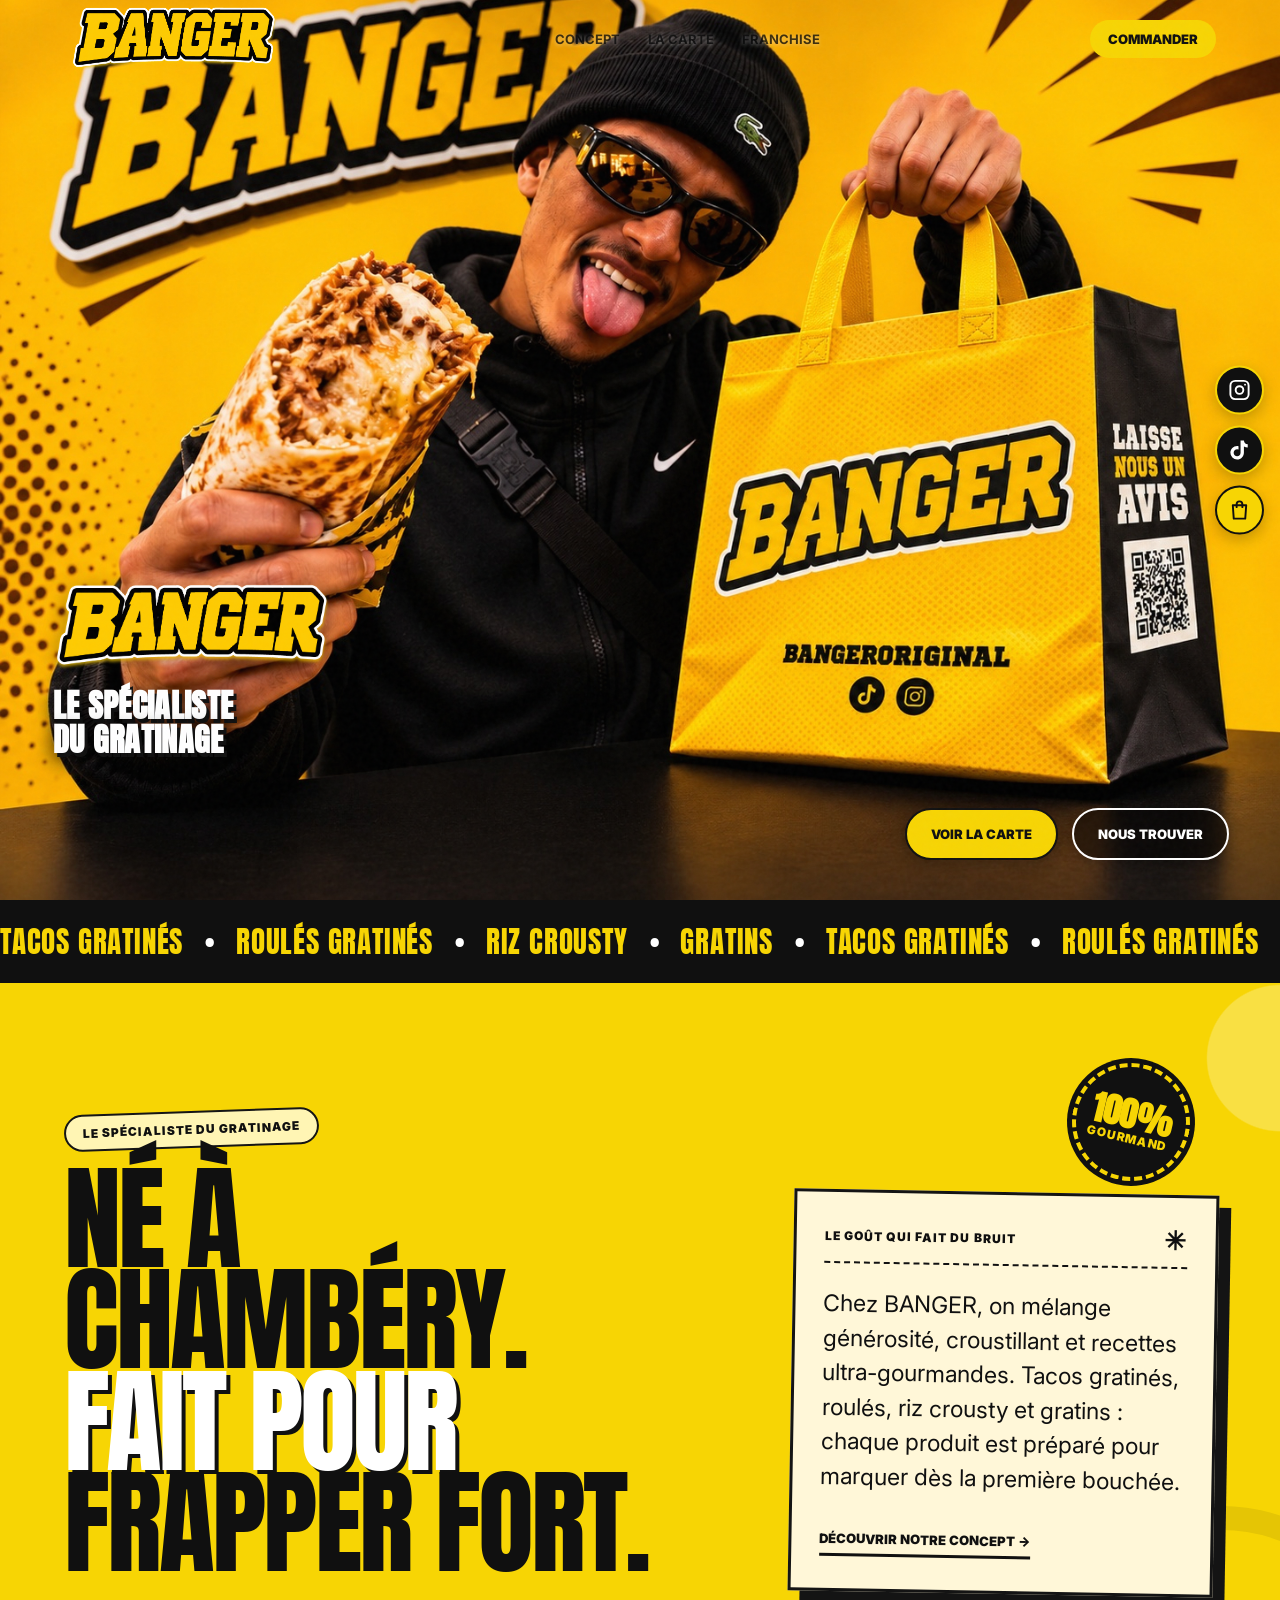
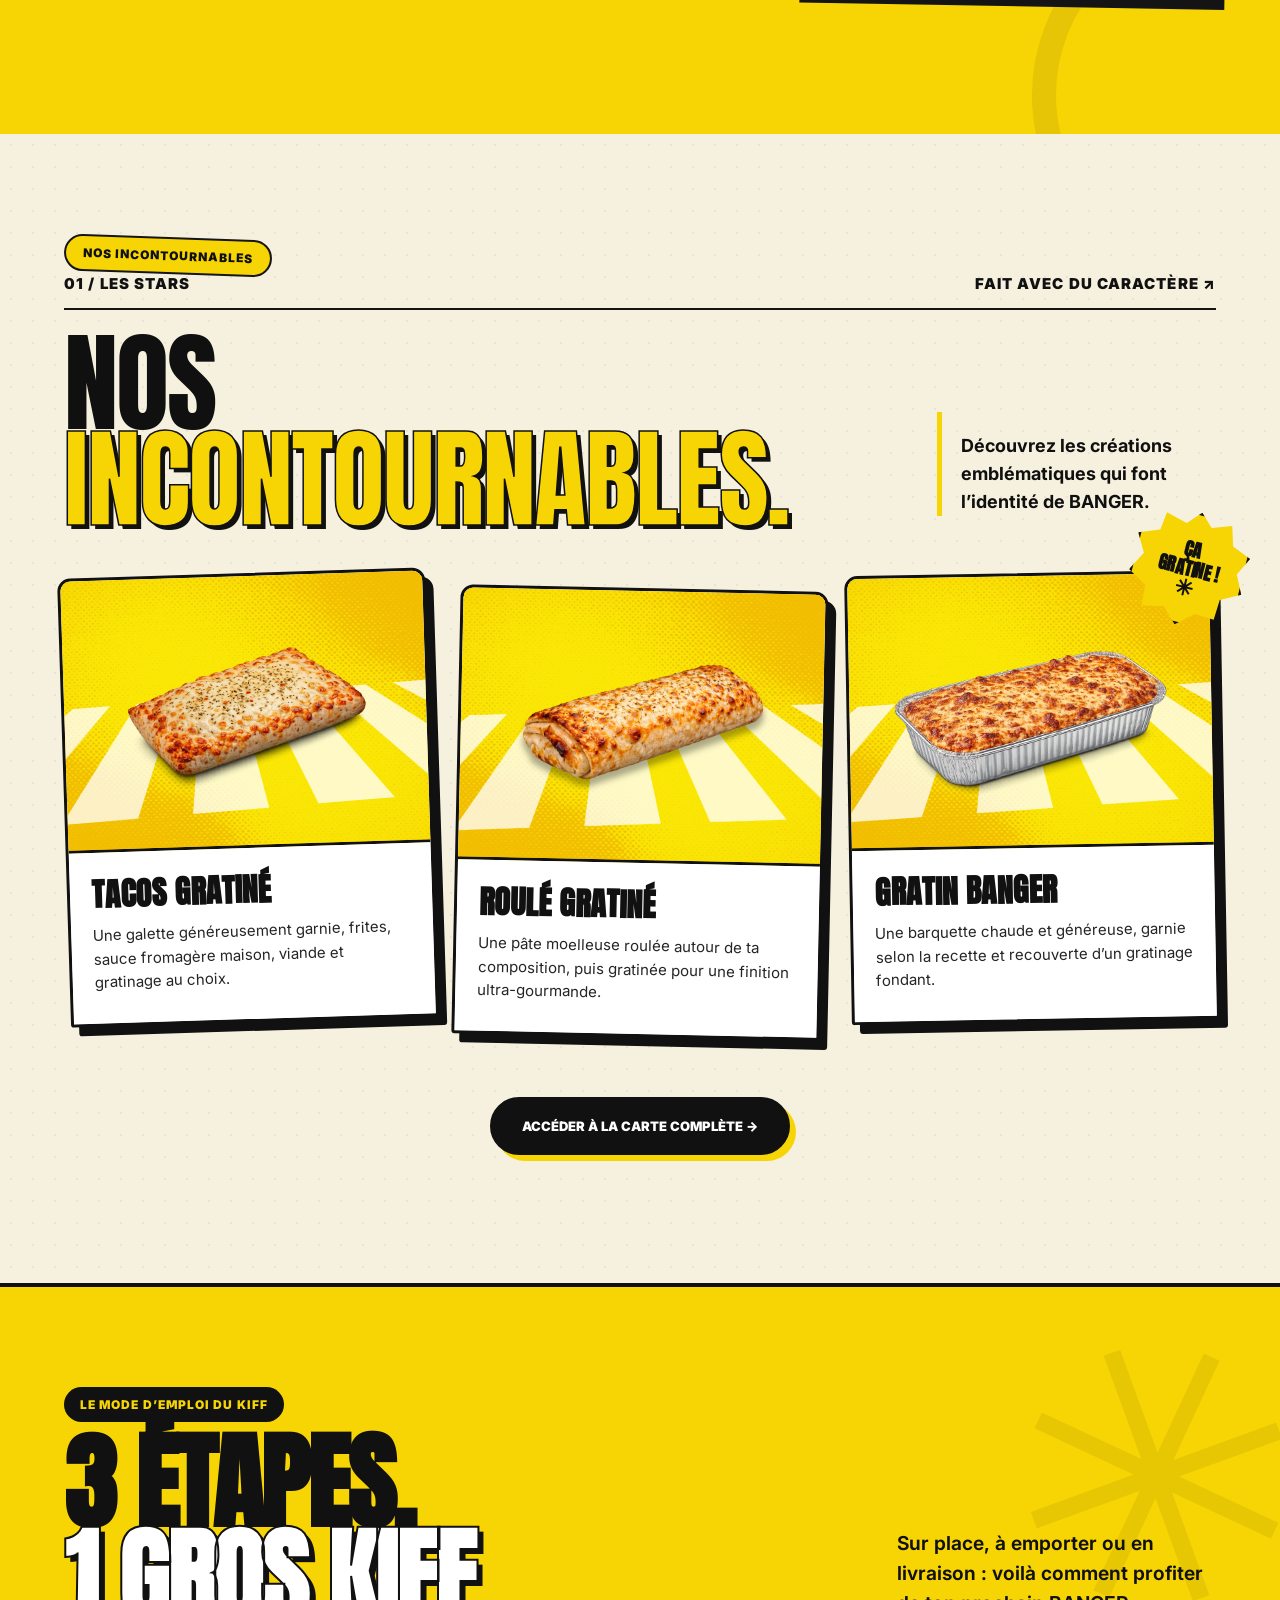
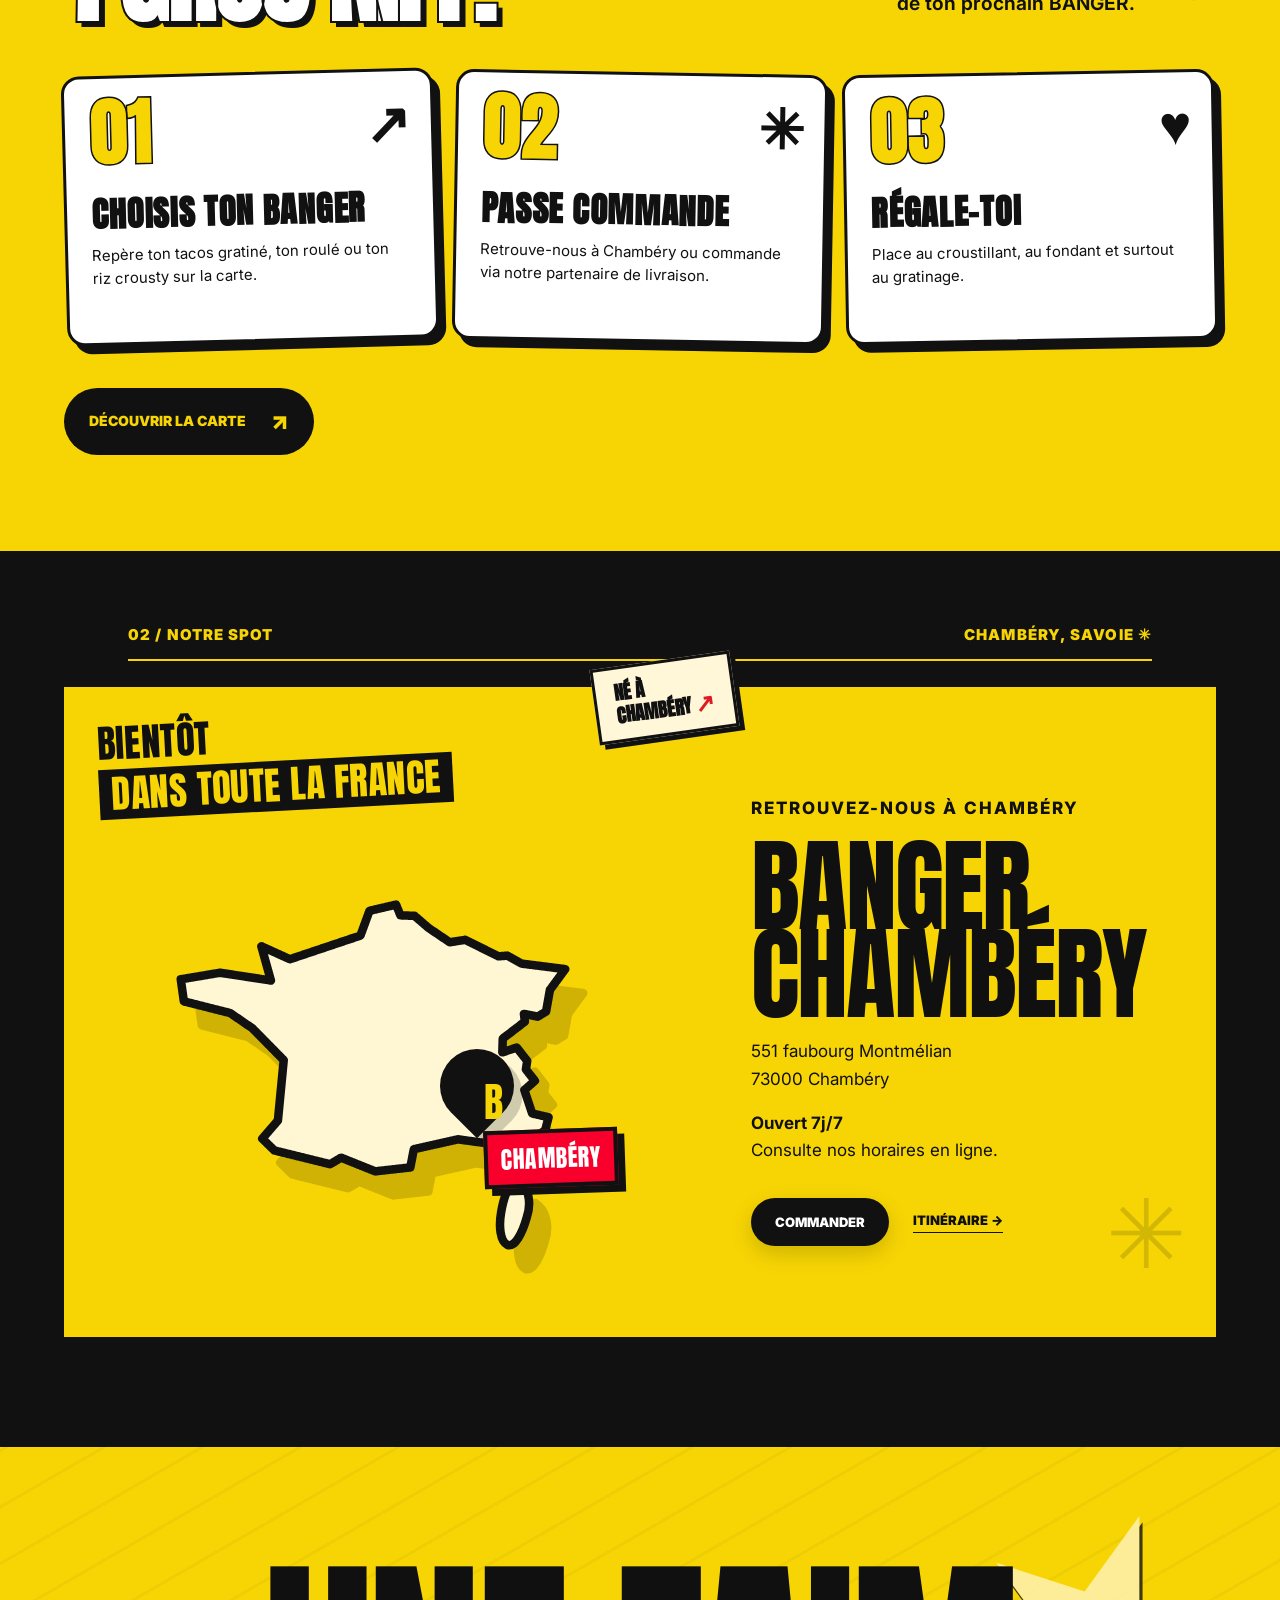
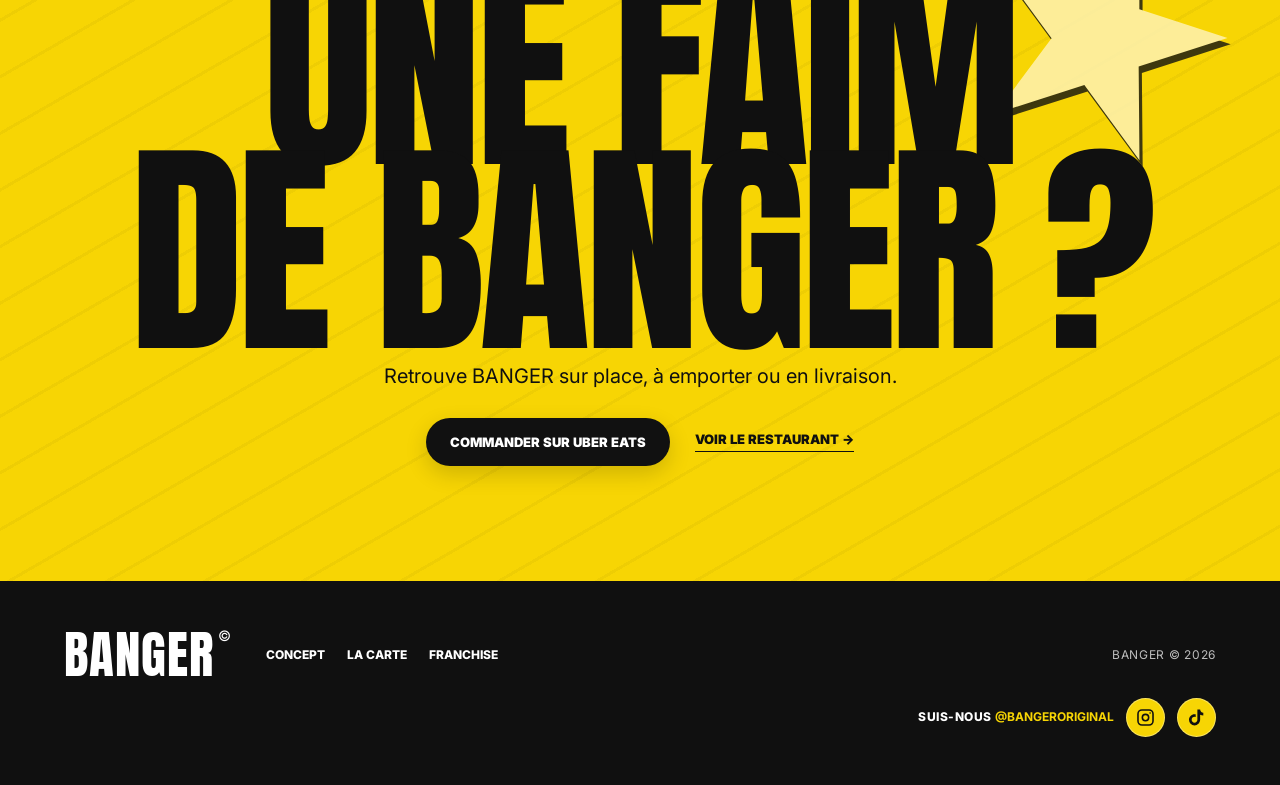
==== commit 193fa1ae: "Add files via upload" ====
--- a/index.html
+++ b/index.html
@@ -40,16 +40,17 @@
 
   <main>
     <section class="home-banner" aria-label="Les produits BANGER">
-      <img src="assets/hero-banger-fun.png" alt="Un client présente un tacos gratiné et un sac BANGER jaune et noir" fetchpriority="high">
+      <img src="assets/hero-banger-accueil.jpg" alt="Un client présente un tacos gratiné et un sac BANGER jaune et noir" fetchpriority="high">
       <div class="home-banner-shade"></div>
-      <div class="fun-hero-stamp" aria-hidden="true">FAIT POUR<br>RÉGALER <span>✳</span></div>
+      <div class="home-hero-brand" aria-label="BANGER, le spécialiste du gratinage">
+        <img src="assets/logo-banger.png" alt="BANGER">
+        <p>LE SPÉCIALISTE<br>DU GRATINAGE</p>
+      </div>
       <div class="home-banner-actions reveal">
         <a class="pill" href="carte.html">Voir la carte</a>
         <a class="pill pill-outline" href="#restaurant">Nous trouver</a>
       </div>
     </section>
-
-    <div class="fun-ticker" aria-label="Le gratinage, notre spécialité"><div class="fun-ticker-track" aria-hidden="true"><span>ÇA GRATINE !</span><b>✳</b><span>ÇA CROUSTILLE !</span><b>✳</b><span>ÇA VA ÊTRE BANGER !</span><b>✳</b><span>ÇA GRATINE !</span><b>✳</b><span>ÇA CROUSTILLE !</span><b>✳</b><span>ÇA VA ÊTRE BANGER !</span><b>✳</b><span>ÇA GRATINE !</span><b>✳</b><span>ÇA CROUSTILLE !</span><b>✳</b><span>ÇA VA ÊTRE BANGER !</span><b>✳</b><span>ÇA GRATINE !</span><b>✳</b><span>ÇA CROUSTILLE !</span><b>✳</b><span>ÇA VA ÊTRE BANGER !</span><b>✳</b></div></div>
 
     <div class="brand-marquee" aria-label="Les spécialités BANGER">
       <div class="brand-marquee-track">
--- a/styles.css
+++ b/styles.css
@@ -1070,3 +1070,205 @@
     background: #f7d504 !important;
   }
 }
+
+/* BANGER V7 — Nouvelle couverture JPG et signature desktop.
+   Conserve les réglages du menu transparent puis noir au scroll. */
+.banger-home-refresh .home-banner>img {
+  aspect-ratio:auto !important;
+  width:100%;
+  height:auto !important;
+  object-fit:contain;
+}
+.home-hero-brand {display:none}
+@media (min-width: 901px) {
+  .banger-home-refresh .home-banner {position:relative}
+  .banger-home-refresh .home-hero-brand {
+    display:flex;
+    position:absolute;
+    right:4.1%;
+    top:16%;
+    width:clamp(205px,21vw,342px);
+    z-index:4;
+    box-sizing:border-box;
+    padding:17px 15px 18px;
+    flex-direction:column;
+    align-items:center;
+    gap:7px;
+    background:rgba(16,16,16,.94);
+    border:2px solid #f7d504;
+    border-radius:16px;
+    box-shadow:7px 9px 0 rgba(0,0,0,.30);
+    transform:rotate(2deg);
+    pointer-events:none;
+  }
+  .banger-home-refresh .home-hero-brand img {
+    display:block;
+    width:100%;
+    height:auto;
+    max-height:125px;
+    object-fit:contain;
+  }
+  .banger-home-refresh .home-hero-brand p {
+    margin:0;
+    text-align:center;
+    color:#fff;
+    font:900 clamp(17px,2vw,27px)/1.07 Anton,Impact,sans-serif;
+    letter-spacing:.06em;
+    text-shadow:1px 2px 0 #000;
+  }
+}
+@media (min-width:901px) and (max-width:1199px) {
+  .banger-home-refresh .home-hero-brand {right:2%;top:13%;width:210px;padding:10px 13px}
+  .banger-home-refresh .home-hero-brand p {font-size:18px}
+}
+@media (max-width:900px) {
+  .banger-home-refresh .home-hero-brand {display:none !important}
+}
+
+/* V8 — Bloc signature bas gauche façon éditorial, sans encadré opaque. */
+@media (min-width: 901px) {
+  .banger-home-refresh .home-hero-brand {
+    display:flex !important;
+    top:auto !important;
+    bottom:17% !important;
+    left:5.2% !important;
+    right:auto !important;
+    width:clamp(250px,27vw,440px) !important;
+    max-width:37% !important;
+    padding:0 !important;
+    gap:10px !important;
+    background:transparent !important;
+    border:0 !important;
+    border-radius:0 !important;
+    box-shadow:none !important;
+    transform:none !important;
+    align-items:flex-start !important;
+    text-align:left !important;
+    filter:drop-shadow(0 4px 10px rgba(0,0,0,.35));
+  }
+  .banger-home-refresh .home-hero-brand img {
+    width:min(100%,380px) !important;
+    max-height:none !important;
+    object-fit:contain !important;
+    object-position:left center !important;
+  }
+  .banger-home-refresh .home-hero-brand p {
+    color:#fff !important;
+    text-align:left !important;
+    font-family:Anton,Impact,sans-serif !important;
+    font-size:clamp(24px,3.3vw,54px) !important;
+    line-height:1.04 !important;
+    letter-spacing:.01em !important;
+    text-shadow:3px 4px 0 #101010,0 6px 18px rgba(0,0,0,.65) !important;
+    padding-left:8px;
+  }
+}
+@media (min-width:901px) and (max-width:1199px) {
+  .banger-home-refresh .home-hero-brand{bottom:15% !important;width:clamp(230px,29vw,335px) !important}
+  .banger-home-refresh .home-hero-brand p{font-size:clamp(21px,3vw,34px) !important}
+}
+
+
+/* V9 — Bannière d'accueil contenue dans un écran sur ordinateur.
+   La photo reste entièrement visible, sans grossissement ni recadrage. */
+@media (min-width:901px) {
+  .banger-home-refresh .home-banner {
+    height:100svh !important;
+    min-height:580px !important;
+    max-height:100svh !important;
+    margin-top:0 !important;
+    position:relative !important;
+    display:block !important;
+    overflow:hidden !important;
+    background:#f9bd12 !important;
+  }
+  .banger-home-refresh .home-banner>img {
+    position:absolute !important;
+    inset:0 !important;
+    width:100% !important;
+    height:100% !important;
+    max-height:100% !important;
+    aspect-ratio:auto !important;
+    object-fit:contain !important;
+    object-position:center center !important;
+  }
+  .banger-home-refresh .home-hero-brand {
+    bottom:16% !important;
+    left:3.5% !important;
+    width:clamp(205px,23vw,345px) !important;
+    max-width:27% !important;
+  }
+  .banger-home-refresh .home-hero-brand img {max-width:310px !important}
+  .banger-home-refresh .home-hero-brand p {font-size:clamp(20px,2.5vw,38px) !important}
+  .banger-home-refresh .home-banner-actions {
+    position:absolute !important;
+    left:auto !important;
+    right:4% !important;
+    bottom:4.5% !important;
+    z-index:5 !important;
+    padding:0 !important;
+    background:transparent !important;
+    justify-content:flex-end !important;
+    flex-wrap:wrap !important;
+  }
+  .banger-home-refresh .home-banner-actions .pill {box-shadow:0 4px 15px rgba(0,0,0,.25) !important}
+}
+/* Les petits écrans conservent la bannière responsive existante. */
+
+/* V10 — On garde 100 % de la largeur de la photo : recadrage vertical uniquement. */
+@media (min-width:901px) {
+  .banger-home-refresh .home-banner > img {
+    position:absolute !important;
+    inset:auto auto auto 0 !important;
+    top:50% !important;
+    transform:translateY(-50%) !important;
+    display:block !important;
+    width:100% !important;
+    height:auto !important;
+    min-width:0 !important;
+    min-height:0 !important;
+    max-width:none !important;
+    max-height:none !important;
+    aspect-ratio:auto !important;
+    object-fit:initial !important;
+  }
+}
+
+
+/* V11 — Page LA CARTE : la photo commence sous le menu transparent. */
+.banger-menu-refresh .inner-page {
+  padding-top: 0;
+}
+.banger-menu-refresh .site-header {
+  background: transparent;
+  box-shadow: none;
+}
+.banger-menu-refresh .site-header.is-scrolled {
+  background: rgba(16, 16, 16, .97);
+  box-shadow: 0 8px 25px rgba(0, 0, 0, .24);
+  -webkit-backdrop-filter: blur(12px);
+  backdrop-filter: blur(12px);
+}
+.banger-menu-refresh .menu-page-hero {
+  min-height: calc(68vh + 76px);
+}
+
+/* V11 — Franchise : le fond noir prend bien le dessus après défilement. */
+.franchise-page .site-header.is-scrolled {
+  background: rgba(16, 16, 16, .97);
+  box-shadow: 0 8px 25px rgba(0, 0, 0, .24);
+  -webkit-backdrop-filter: blur(12px);
+  backdrop-filter: blur(12px);
+}
+
+/* On préserve le panneau hamburger mobile et son contraste. */
+@media (max-width: 900px) {
+  .banger-menu-refresh .site-header,
+  .franchise-page .site-header {
+    background: rgba(16, 16, 16, .8);
+  }
+  .banger-menu-refresh .site-header.is-scrolled,
+  .franchise-page .site-header.is-scrolled {
+    background: rgba(16, 16, 16, .97);
+  }
+}
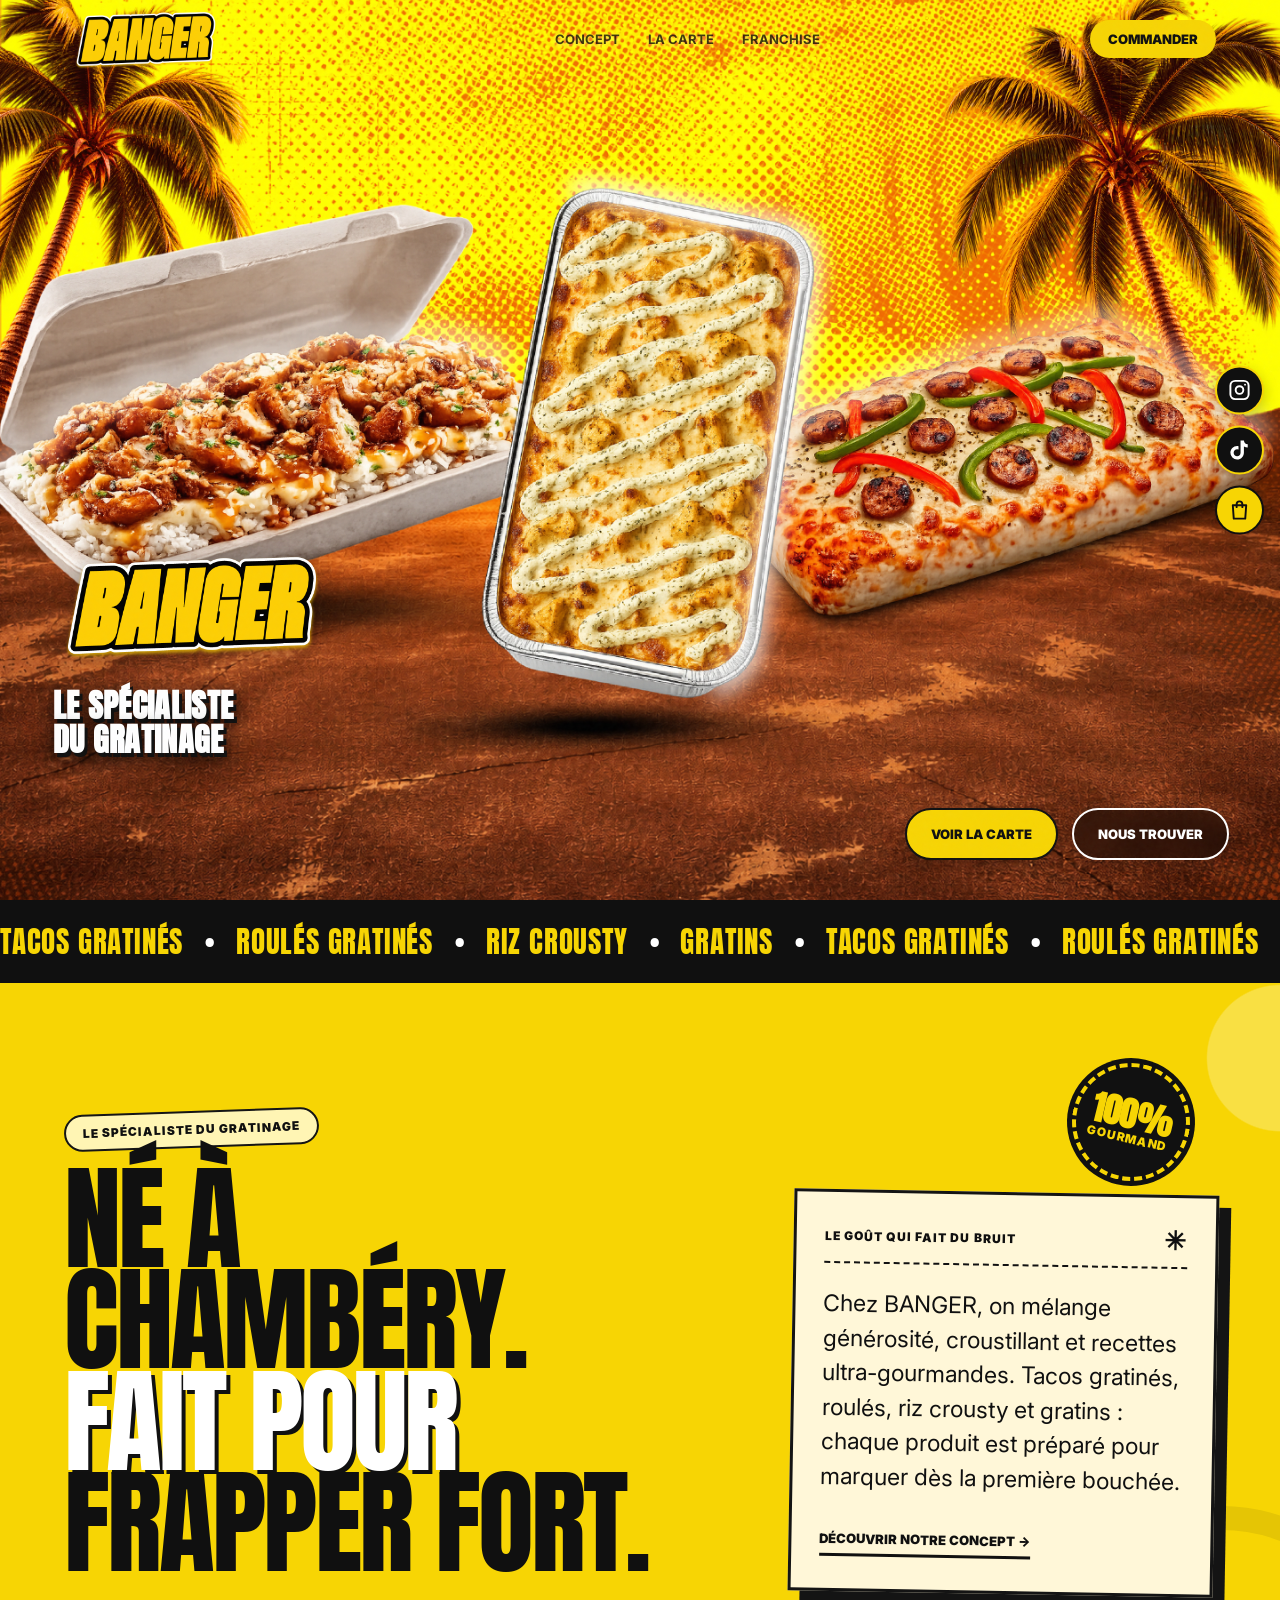
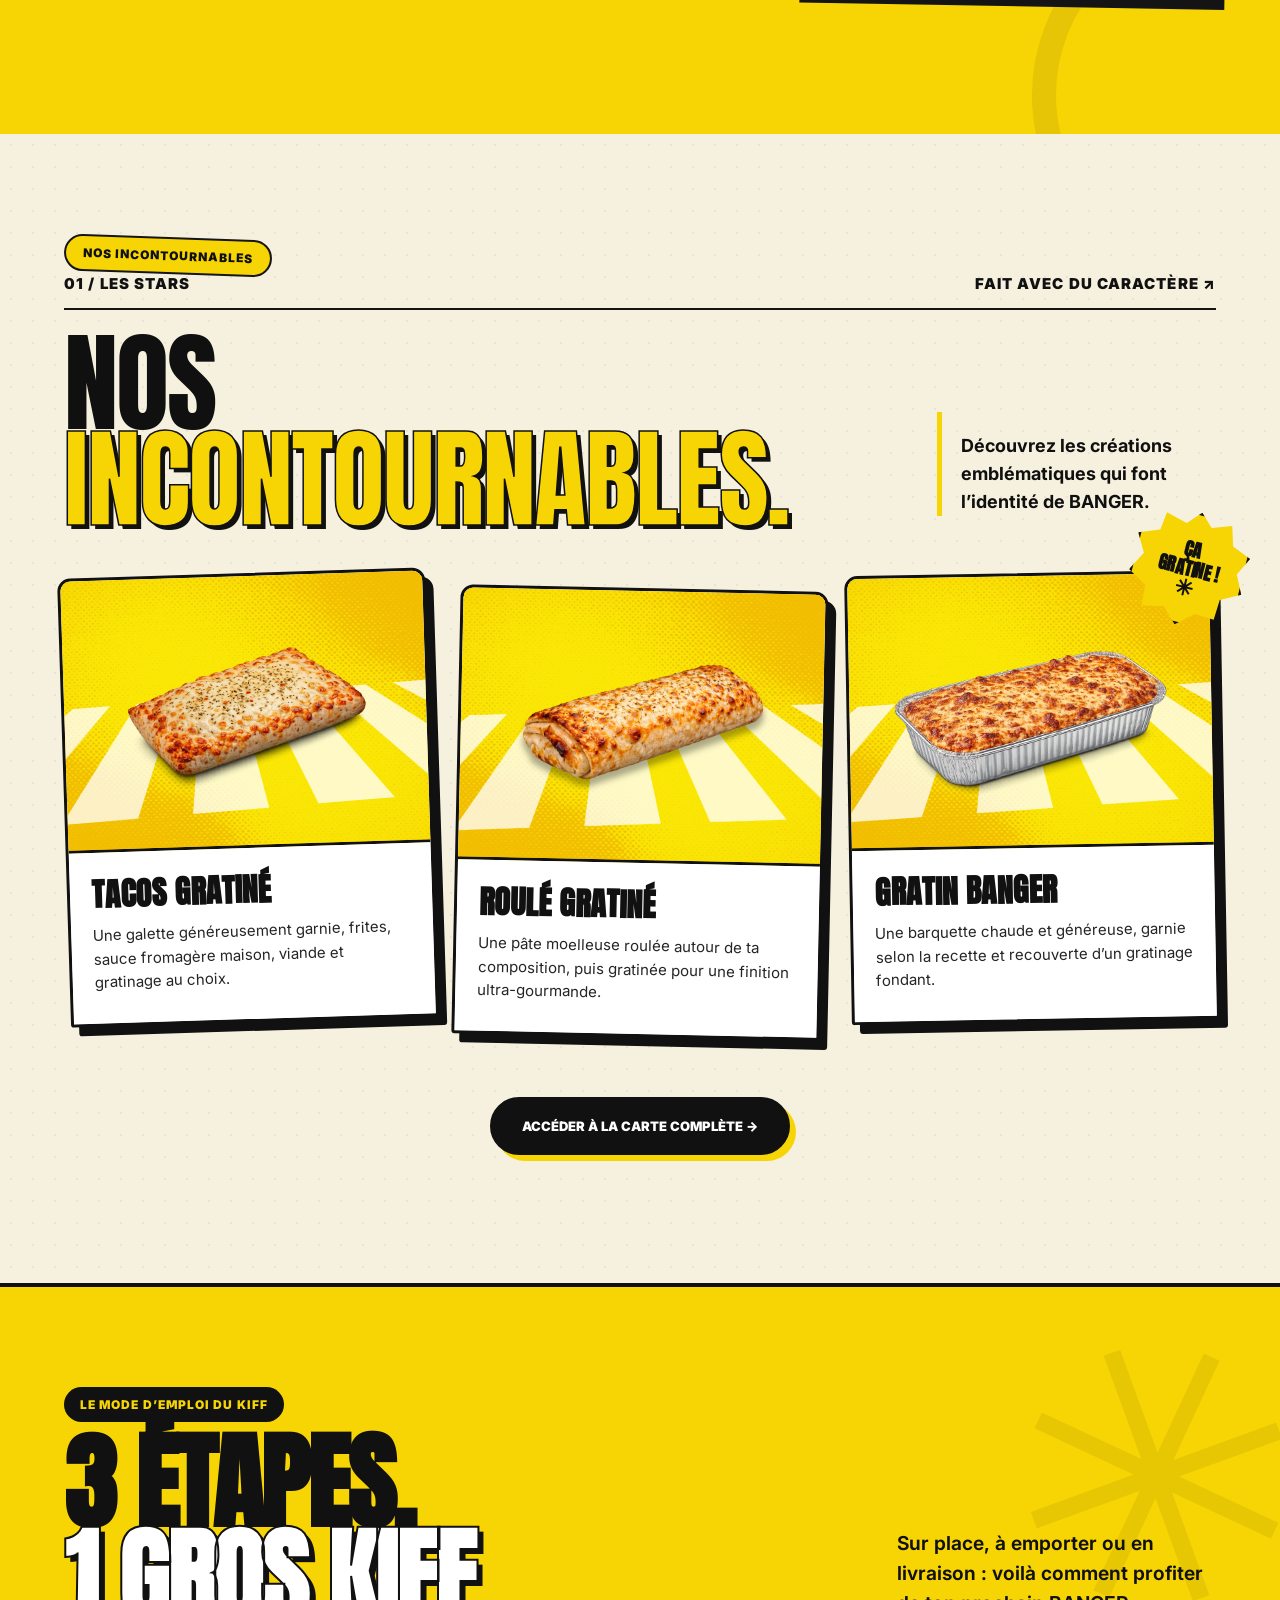
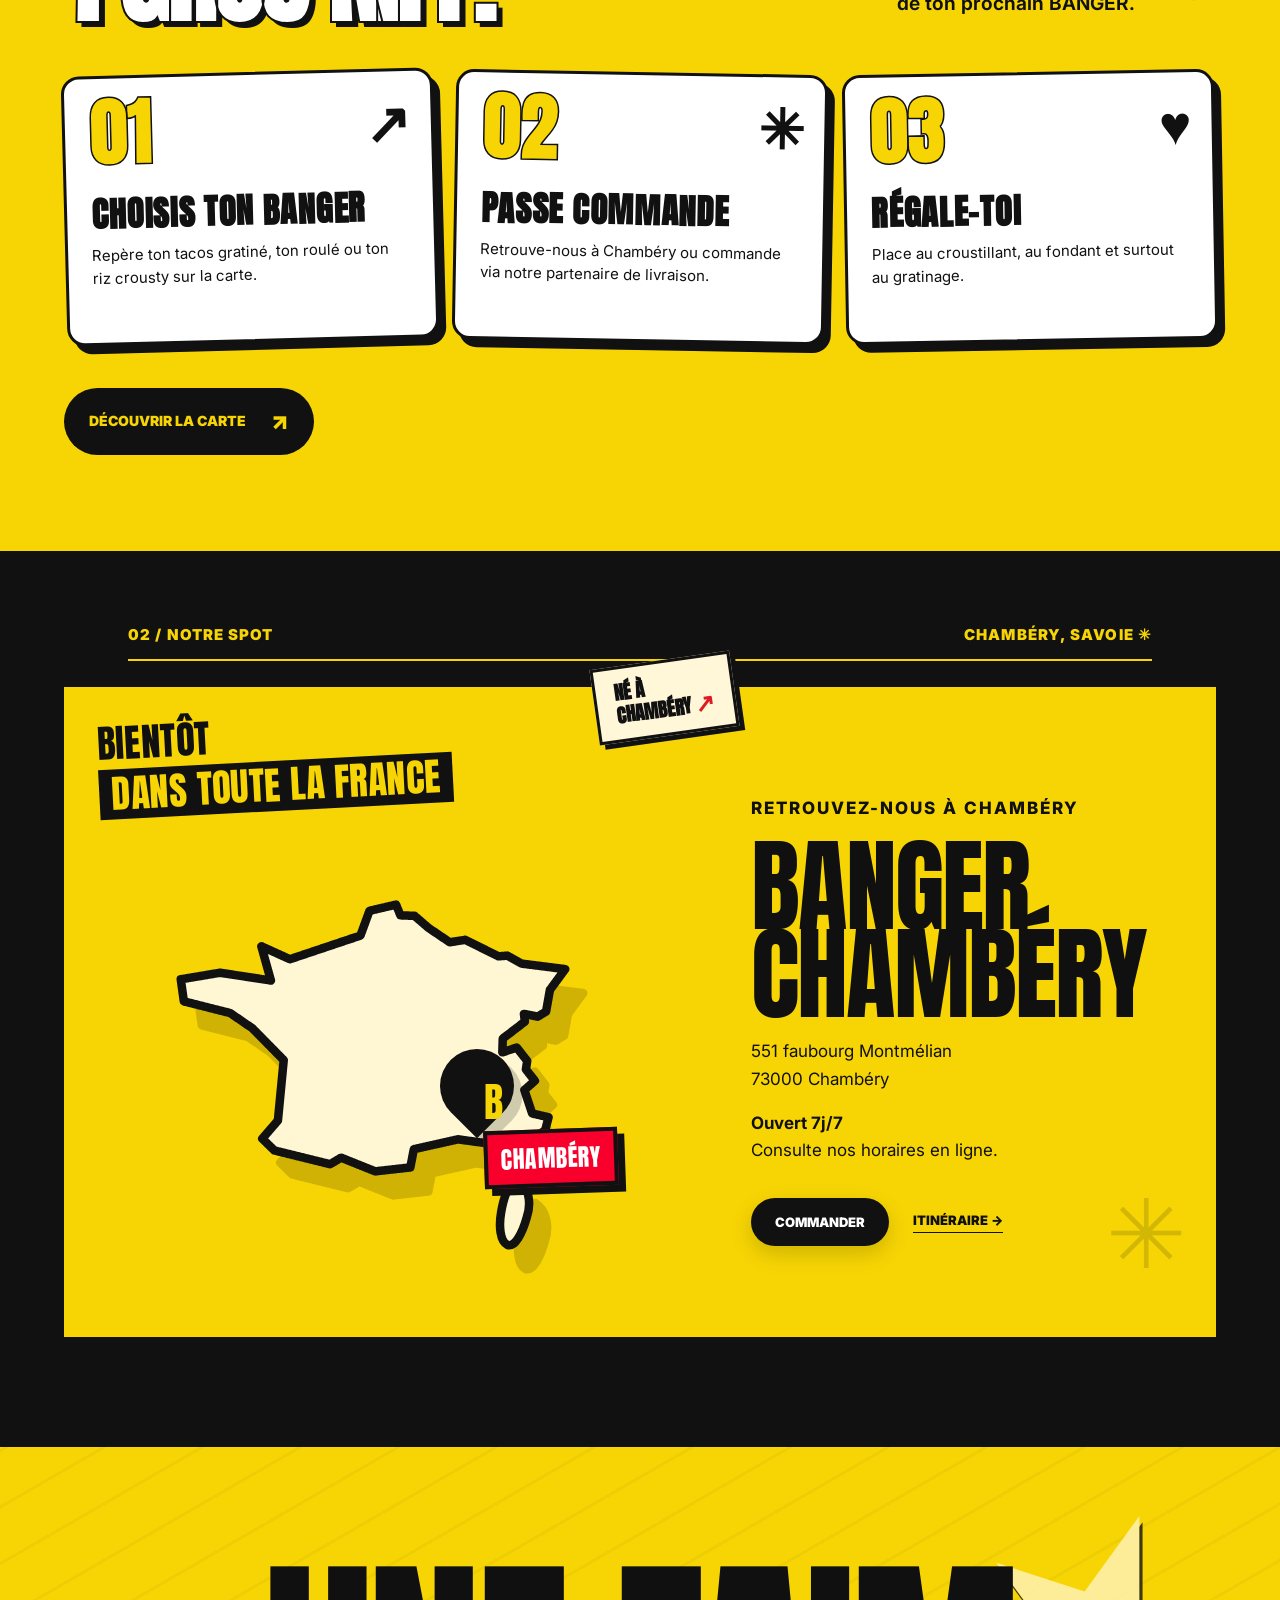
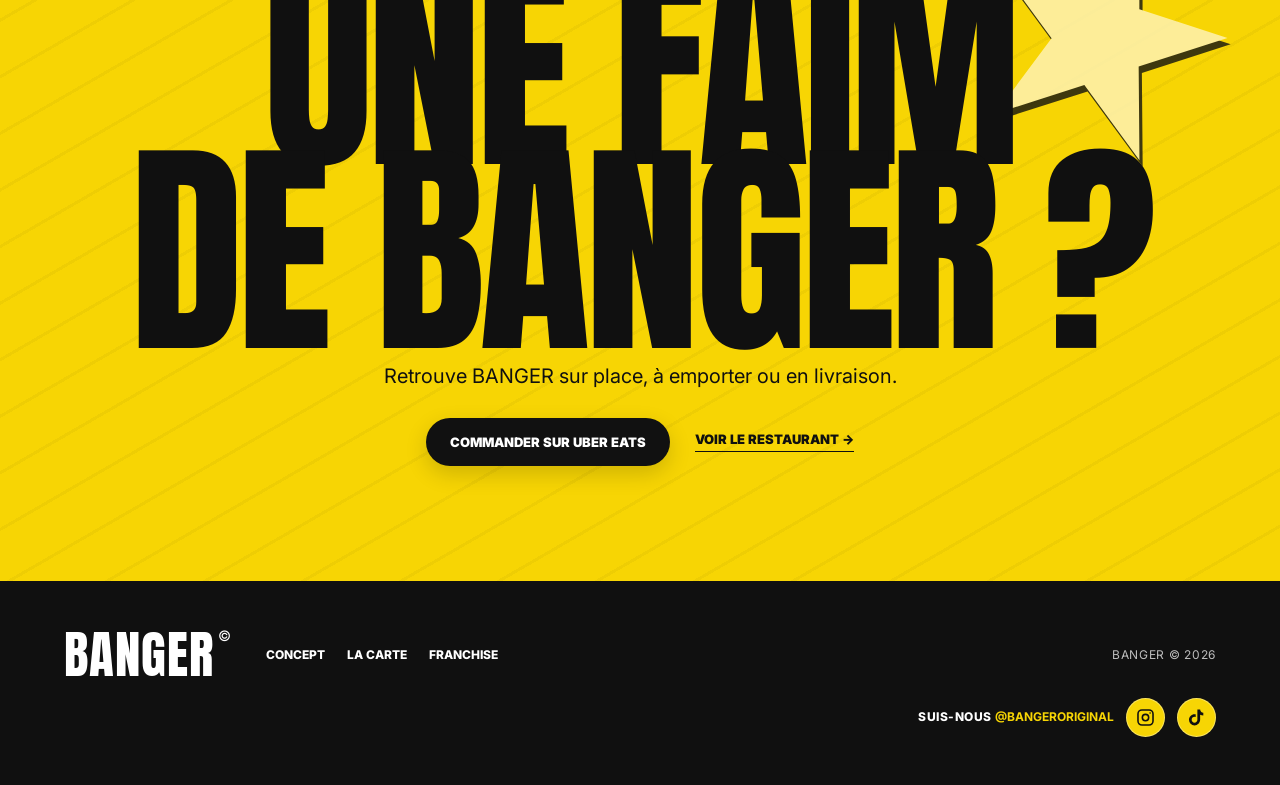
==== commit 4f693854: "Add files via upload" ====
--- a/index.html
+++ b/index.html
@@ -40,7 +40,7 @@
 
   <main>
     <section class="home-banner" aria-label="Les produits BANGER">
-      <img src="assets/hero-banger-accueil.jpg" alt="Un client présente un tacos gratiné et un sac BANGER jaune et noir" fetchpriority="high">
+      <img src="assets/hero-banger-accueil.png" alt="Un client présente un tacos gratiné et un sac BANGER jaune et noir" fetchpriority="high">
       <div class="home-banner-shade"></div>
       <div class="home-hero-brand" aria-label="BANGER, le spécialiste du gratinage">
         <img src="assets/logo-banger.png" alt="BANGER">
